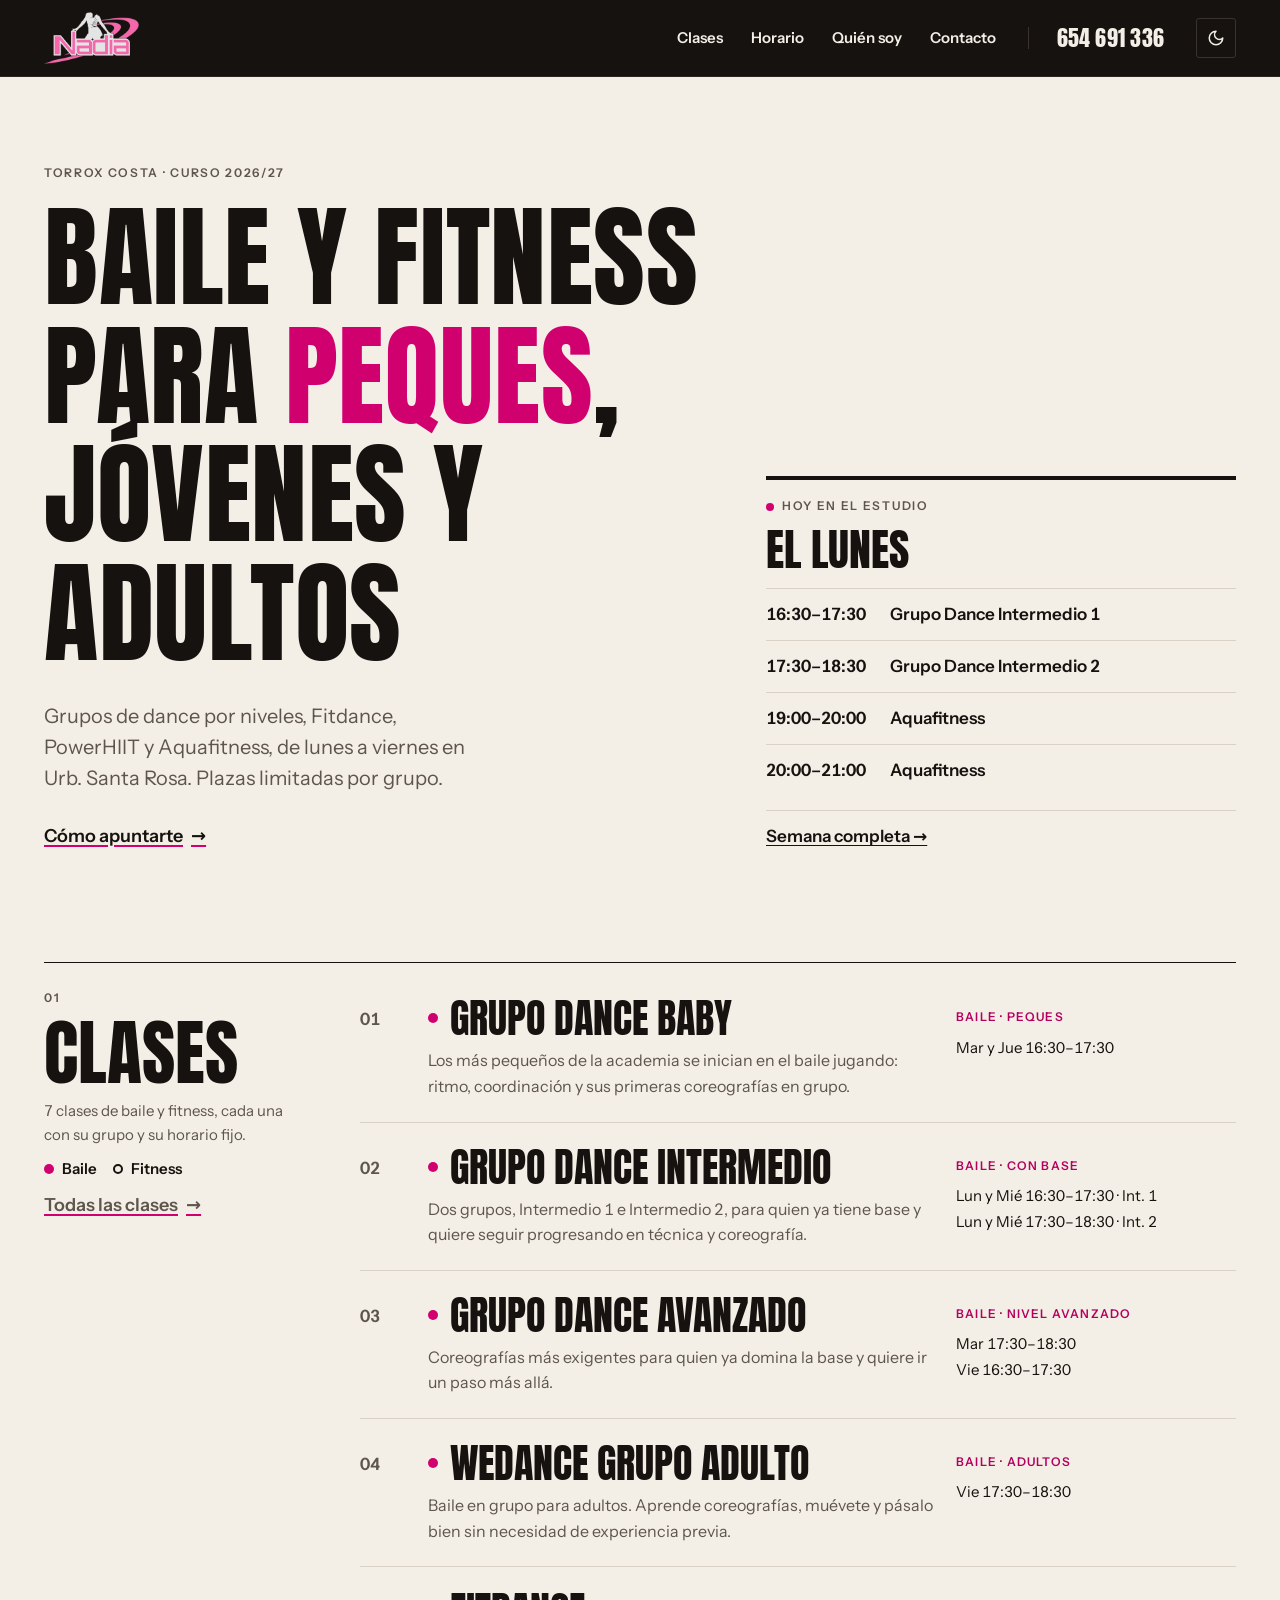
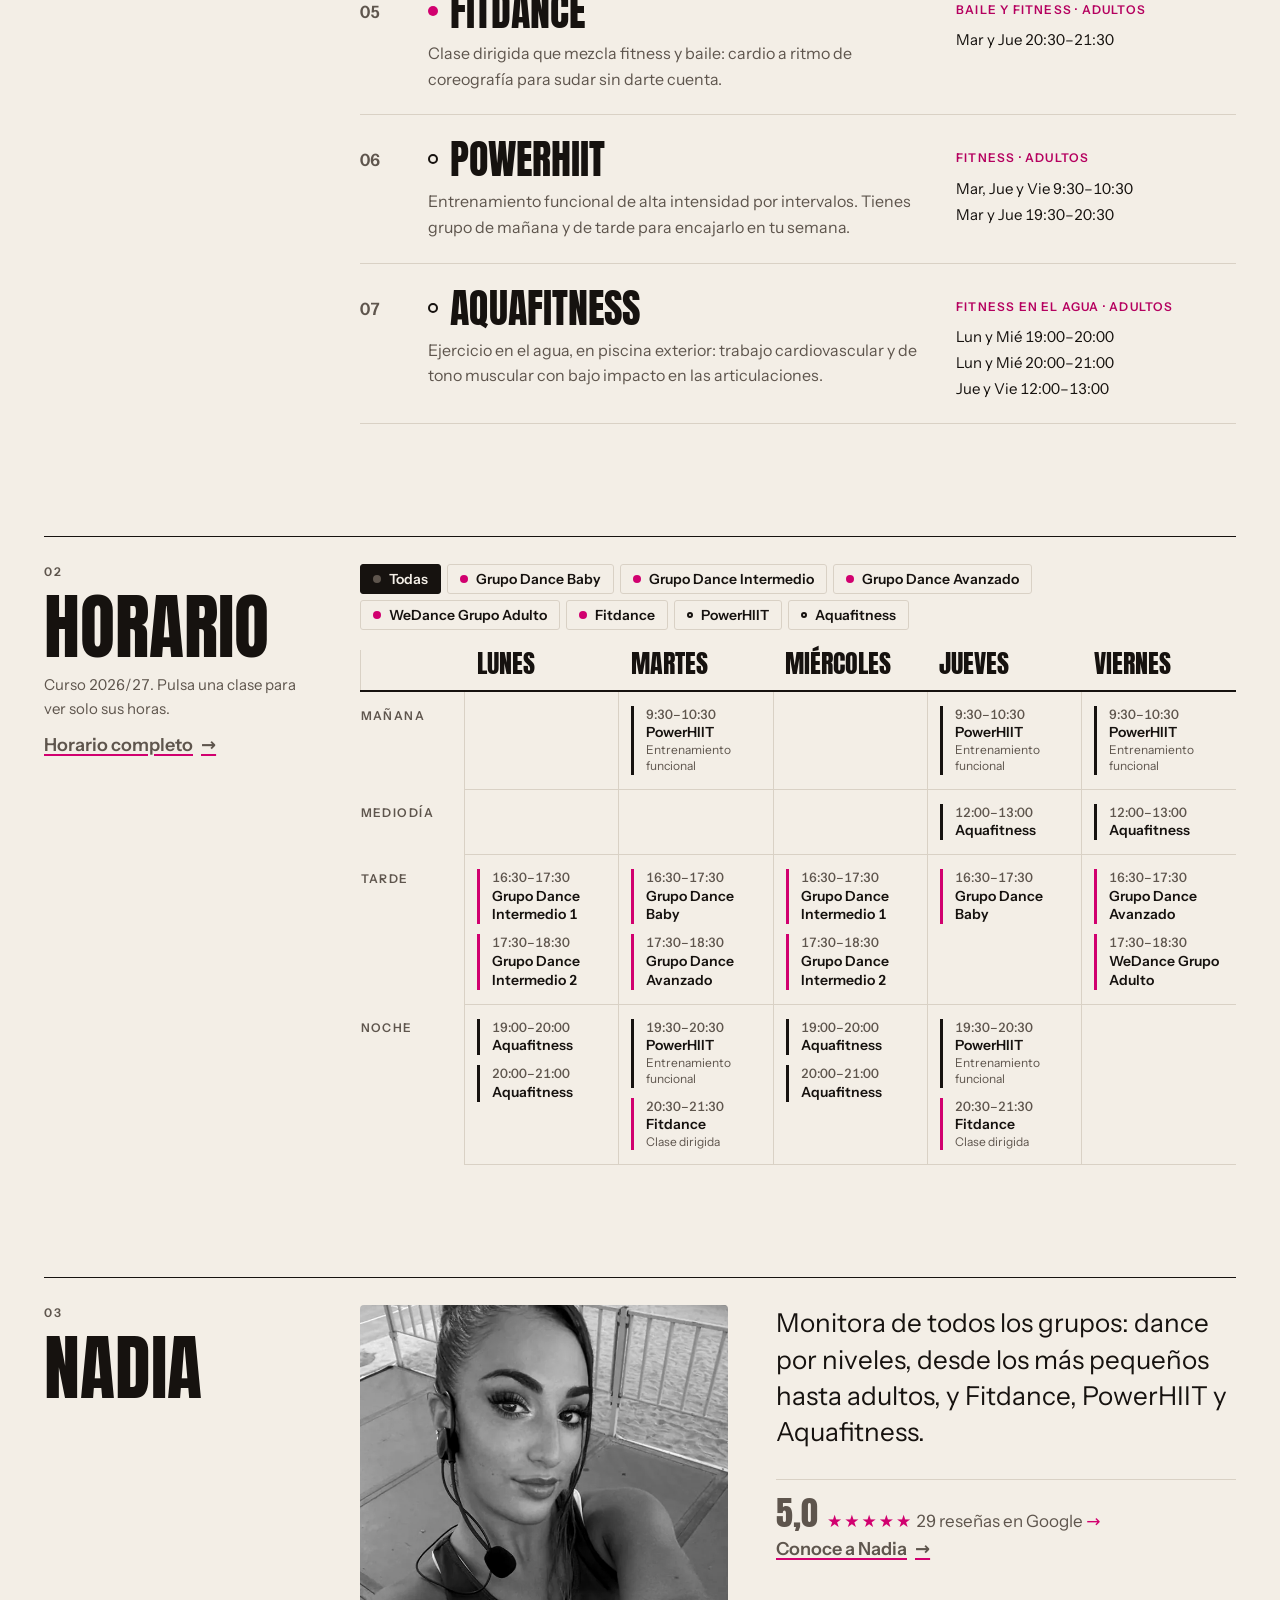
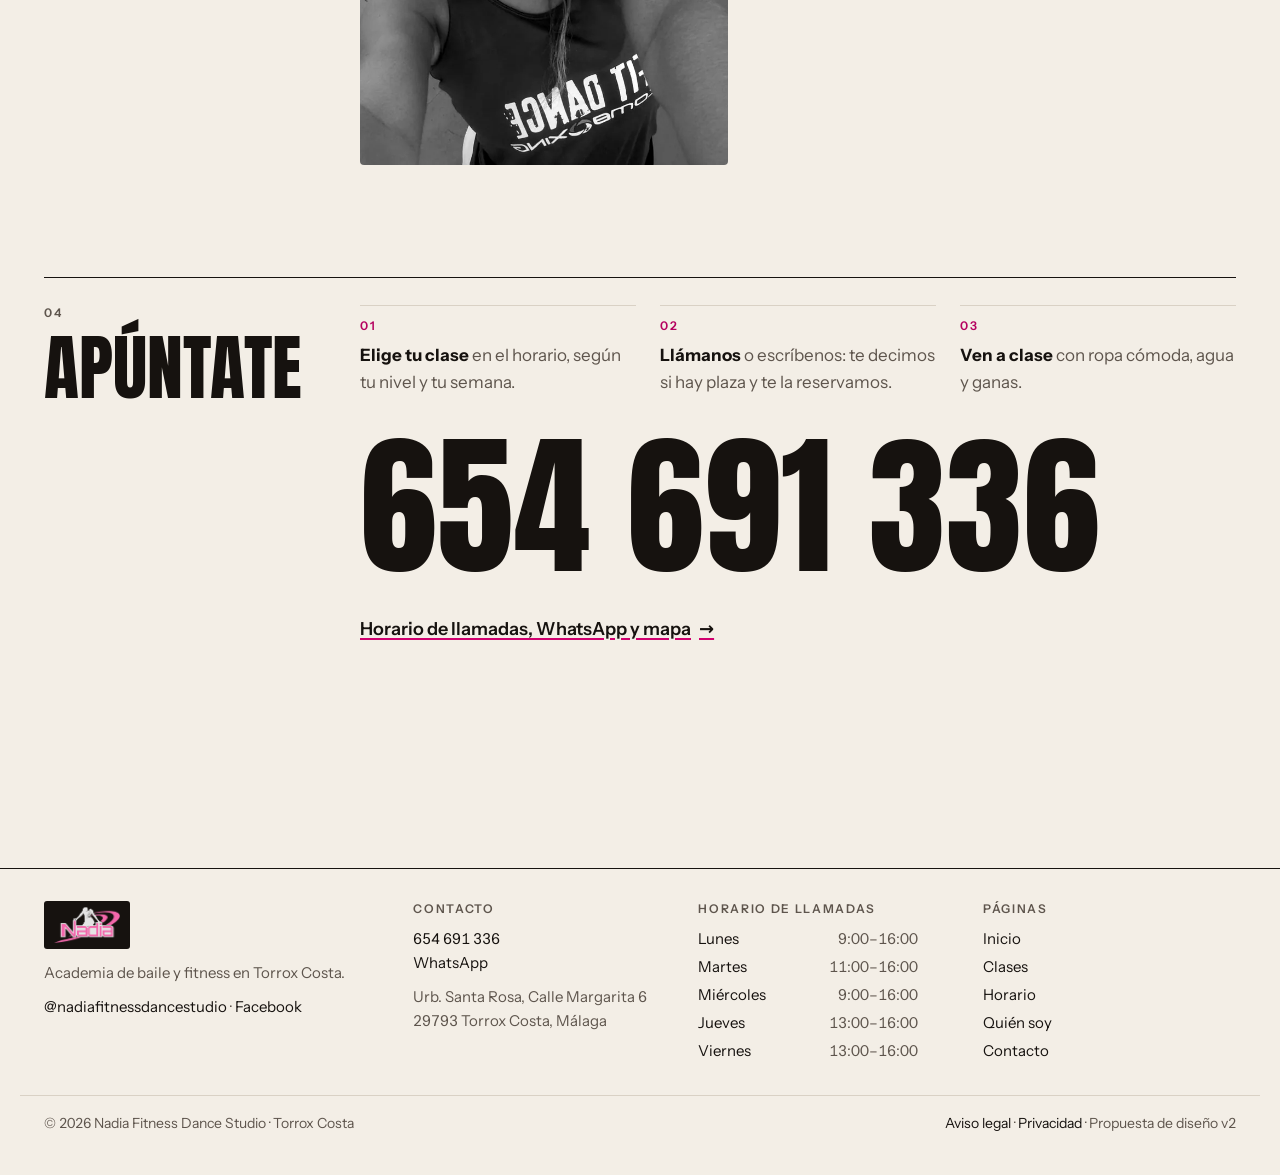
==== index.html @ d89edd84 "Center the N in the favicon Drawn as a path instead of text: it was 5px right of centre and depended" ====
<!doctype html>
<html lang="es">
<head>
<meta charset="utf-8">
<meta name="viewport" content="width=device-width, initial-scale=1">
<title>Nadia Fitness Dance Studio · Baile y fitness en Torrox Costa</title>
<meta name="description" content="Academia de baile y fitness en Torrox Costa (Málaga): grupos de dance por niveles para peques, jóvenes y adultos, Fitdance, PowerHIIT y Aquafitness, de lunes a viernes.">
<!-- Design proposal: remove this line when this site replaces the live one -->
<meta name="robots" content="noindex">
<link rel="canonical" href="https://negimaru.github.io/nadia-fitness-alt/">
<meta property="og:type" content="website">
<meta property="og:locale" content="es_ES">
<meta property="og:site_name" content="Nadia Fitness Dance Studio">
<meta property="og:title" content="Nadia Fitness Dance Studio · Baile y fitness en Torrox Costa">
<meta property="og:description" content="Academia de baile y fitness en Torrox Costa (Málaga): grupos de dance por niveles para peques, jóvenes y adultos, Fitdance, PowerHIIT y Aquafitness, de lunes a viernes.">
<meta property="og:url" content="https://negimaru.github.io/nadia-fitness-alt/">
<meta property="og:image" content="https://negimaru.github.io/nadia-fitness-alt/assets/img/og-nadia-fitness.jpg">
<meta property="og:image:width" content="1200">
<meta property="og:image:height" content="630">
<meta property="og:image:alt" content="Logotipo de Nadia Fitness Dance Studio sobre bailarines">
<meta name="twitter:card" content="summary_large_image">
<meta name="theme-color" content="#F3EEE6" media="(prefers-color-scheme: light)">
<meta name="theme-color" content="#16120F" media="(prefers-color-scheme: dark)">
<link rel="icon" href="assets/img/favicon.svg?v=2" type="image/svg+xml">
<link rel="apple-touch-icon" href="assets/img/apple-touch-icon.png">
<link rel="manifest" href="site.webmanifest">
<script>try{var t=localStorage.getItem("nf2-theme");if(t)document.documentElement.setAttribute("data-theme",t)}catch(e){}</script>
<link rel="preload" href="assets/fonts/anton-normal-latin.woff2" as="font" type="font/woff2" crossorigin>
<link rel="preload" href="assets/fonts/instrument-sans-normal-latin.woff2" as="font" type="font/woff2" crossorigin>
<link rel="stylesheet" href="assets/css/fonts.css?v=1">
<link rel="stylesheet" href="assets/css/site.css?v=4">
<script src="assets/js/data.js?v=1" defer></script>
<script src="assets/js/app.js?v=1" defer></script>
</head>
<body data-page="">
<a class="skip" href="#main">Saltar al contenido</a>
<header class="band" data-layout="header"></header>
<main id="main">
<section class="hero wrap">
<div class="hero-copy">
<p class="label">Torrox Costa · Curso <span data-bind="season"></span></p>
<h1>Baile y fitness para <em>peques</em>, jóvenes y adultos</h1>
<p class="lead">Grupos de dance por niveles, Fitdance, PowerHIIT y Aquafitness, de lunes a viernes en Urb. Santa Rosa. Plazas limitadas por grupo.</p>
<a class="link-cta" href="contacto/">Cómo apuntarte <span aria-hidden="true">→</span></a>
</div>
<aside class="today" data-render="today"></aside>
</section>
<section class="sec wrap" id="clases" aria-labelledby="clases-title">
<div class="sec-label"><span class="label">01</span><h2 id="clases-title">Clases</h2><p><span data-bind="classCount"></span> clases de baile y fitness, cada una con su grupo y su horario fijo.</p><p class="legend"><span><span class="dot dot-dance"></span>Baile</span><span><span class="dot dot-fit"></span>Fitness</span></p><p><a class="link-cta" href="clases/">Todas las clases <span aria-hidden="true">→</span></a></p></div>
<div class="sec-body">
<div data-render="class-list"></div>
</div>
</section>
<section class="sec wrap" id="horario" aria-labelledby="horario-title">
<div class="sec-label"><span class="label">02</span><h2 id="horario-title">Horario</h2><p>Curso <span data-bind="season"></span>. Pulsa una clase para ver solo sus horas.</p><p><a class="link-cta" href="horario/">Horario completo <span aria-hidden="true">→</span></a></p></div>
<div class="sec-body">
<div class="timetable" data-render="timetable" data-filters></div>
</div>
</section>
<section class="sec wrap" id="nadia" aria-labelledby="nadia-title">
<div class="sec-label"><span class="label">03</span><h2 id="nadia-title">Nadia</h2></div>
<div class="sec-body">
<div class="nadia">
<img class="nadia-photo" src="assets/img/monitora-fitdance.webp" alt="Nadia, monitora de Nadia Fitness Dance Studio, con micrófono antes de una clase" width="840" height="840" loading="lazy">
<div>
<p class="big">Monitora de todos los grupos: dance por niveles, desde los más pequeños hasta adultos, y Fitdance, PowerHIIT y Aquafitness.</p>
<p class="rating" data-render="rating"></p>
<p><a class="link-cta" href="quien-soy/">Conoce a Nadia <span aria-hidden="true">→</span></a></p>
</div>
</div>
</div>
</section>
<section class="sec wrap" id="apuntate" aria-labelledby="apuntate-title">
<div class="sec-label"><span class="label">04</span><h2 id="apuntate-title">Apúntate</h2></div>
<div class="sec-body">
<ol class="steps">
<li><b>Elige tu clase</b> en el horario, según tu nivel y tu semana.</li>
<li><b>Llámanos</b> o escríbenos: te decimos si hay plaza y te la reservamos.</li>
<li><b>Ven a clase</b> con ropa cómoda, agua y ganas.</li>
</ol>
<a class="phone-xl" data-href="tel" href="#"><span data-bind="phone"></span></a>
<p><a class="link-cta" href="contacto/">Horario de llamadas, WhatsApp y mapa <span aria-hidden="true">→</span></a></p>
</div>
</section>
</main>
<footer class="foot" data-layout="footer"></footer>
</body>
</html>
---- assets/css/fonts.css ----
/* Self-hosted Google Fonts (SIL Open Font License 1.1): Anton, Instrument Sans. Subsets: latin, latin-ext. */
/* latin-ext */
@font-face {
  font-family: 'Anton';
  font-style: normal;
  font-weight: 400;
  font-display: swap;
  src: url(../fonts/anton-normal-latin-ext.woff2) format('woff2');
  unicode-range: U+0100-02BA, U+02BD-02C5, U+02C7-02CC, U+02CE-02D7, U+02DD-02FF, U+0304, U+0308, U+0329, U+1D00-1DBF, U+1E00-1E9F, U+1EF2-1EFF, U+2020, U+20A0-20AB, U+20AD-20C4, U+2113, U+2C60-2C7F, U+A720-A7FF;
}
/* latin */
@font-face {
  font-family: 'Anton';
  font-style: normal;
  font-weight: 400;
  font-display: swap;
  src: url(../fonts/anton-normal-latin.woff2) format('woff2');
  unicode-range: U+0000-00FF, U+0131, U+0152-0153, U+02BB-02BC, U+02C6, U+02DA, U+02DC, U+0304, U+0308, U+0329, U+2000-206F, U+20AC, U+2122, U+2191, U+2193, U+2212, U+2215, U+FEFF, U+FFFD;
}
/* latin-ext */
@font-face {
  font-family: 'Instrument Sans';
  font-style: italic;
  font-weight: 400 700;
  font-stretch: 100%;
  font-display: swap;
  src: url(../fonts/instrument-sans-italic-latin-ext.woff2) format('woff2');
  unicode-range: U+0100-02BA, U+02BD-02C5, U+02C7-02CC, U+02CE-02D7, U+02DD-02FF, U+0304, U+0308, U+0329, U+1D00-1DBF, U+1E00-1E9F, U+1EF2-1EFF, U+2020, U+20A0-20AB, U+20AD-20C4, U+2113, U+2C60-2C7F, U+A720-A7FF;
}
/* latin */
@font-face {
  font-family: 'Instrument Sans';
  font-style: italic;
  font-weight: 400 700;
  font-stretch: 100%;
  font-display: swap;
  src: url(../fonts/instrument-sans-italic-latin.woff2) format('woff2');
  unicode-range: U+0000-00FF, U+0131, U+0152-0153, U+02BB-02BC, U+02C6, U+02DA, U+02DC, U+0304, U+0308, U+0329, U+2000-206F, U+20AC, U+2122, U+2191, U+2193, U+2212, U+2215, U+FEFF, U+FFFD;
}
/* latin-ext */
@font-face {
  font-family: 'Instrument Sans';
  font-style: normal;
  font-weight: 400 700;
  font-stretch: 100%;
  font-display: swap;
  src: url(../fonts/instrument-sans-normal-latin-ext.woff2) format('woff2');
  unicode-range: U+0100-02BA, U+02BD-02C5, U+02C7-02CC, U+02CE-02D7, U+02DD-02FF, U+0304, U+0308, U+0329, U+1D00-1DBF, U+1E00-1E9F, U+1EF2-1EFF, U+2020, U+20A0-20AB, U+20AD-20C4, U+2113, U+2C60-2C7F, U+A720-A7FF;
}
/* latin */
@font-face {
  font-family: 'Instrument Sans';
  font-style: normal;
  font-weight: 400 700;
  font-stretch: 100%;
  font-display: swap;
  src: url(../fonts/instrument-sans-normal-latin.woff2) format('woff2');
  unicode-range: U+0000-00FF, U+0131, U+0152-0153, U+02BB-02BC, U+02C6, U+02DA, U+02DC, U+0304, U+0308, U+0329, U+2000-206F, U+20AC, U+2122, U+2191, U+2193, U+2212, U+2215, U+FEFF, U+FFFD;
}
---- assets/css/site.css ----
/* Nadia Fitness Dance Studio — alternative proposal. Rules live in DESIGN.md. */

:root {
  --paper: #F3EEE6; --ink: #16120F; --muted: #5E554D; --rule: #D9D1C5;
  --pink: #D1006F; --pink-text: #B5005F; --on-pink: #FFFFFF;
  --band: #16120F; --band-ink: #F3EEE6;
  --display: "Anton", "Arial Narrow", sans-serif;
  --text: "Instrument Sans", system-ui, sans-serif;
  --wrap: 1240px; --gutter: 24px; --sec: 112px;
  color-scheme: light;
}
/* Dark: follows the OS unless light was chosen with the toggle, or when dark is chosen */
@media (prefers-color-scheme: dark) {
  :root:not([data-theme="light"]) {
    --paper: #16120F; --ink: #F3EEE6; --muted: #A89E93; --rule: #3A322C;
    --pink: #FF4FA3; --pink-text: #FF4FA3; --on-pink: #16120F;
    color-scheme: dark;
  }
}
:root[data-theme="dark"] {
  --paper: #16120F; --ink: #F3EEE6; --muted: #A89E93; --rule: #3A322C;
  --pink: #FF4FA3; --pink-text: #FF4FA3; --on-pink: #16120F;
  color-scheme: dark;
}

/* ---------- Base ---------- */
*, *::before, *::after { box-sizing: border-box; }
html { scroll-behavior: smooth; scroll-padding-top: 88px; }
body { margin: 0; background: var(--paper); color: var(--ink); font: 400 17px/1.6 var(--text); font-variant-numeric: tabular-nums; -webkit-font-smoothing: antialiased; }
img { max-width: 100%; height: auto; display: block; }
a { color: inherit; text-decoration-thickness: 1px; text-underline-offset: 3px; }
a:hover { color: var(--pink-text); }
:focus-visible { outline: 2px solid var(--pink); outline-offset: 3px; }
h1, h2, h3 { margin: 0; font-weight: 400; }
p { margin: 0; }
.sr-only { position: absolute; width: 1px; height: 1px; overflow: hidden; clip: rect(0 0 0 0); white-space: nowrap; }
.skip { position: absolute; left: -9999px; }
.skip:focus { left: 16px; top: 16px; z-index: 50; background: var(--pink); color: var(--on-pink); padding: 10px 14px; }
@media (prefers-reduced-motion: reduce) { html { scroll-behavior: auto; } .live { animation: none !important; } }

.wrap { max-width: var(--wrap); margin: 0 auto; padding: 0 var(--gutter); }
.label { font: 600 12px/1.4 var(--text); letter-spacing: .14em; text-transform: uppercase; color: var(--muted); }
.dot { display: inline-block; width: 10px; height: 10px; border-radius: 50%; flex: none; }
.dot-dance { background: var(--pink); }
.dot-fit { border: 2px solid var(--ink); }
.link-cta { display: inline-flex; gap: 8px; font-weight: 600; font-size: 18px; text-decoration: underline; text-decoration-color: var(--pink); text-decoration-thickness: 2px; }

/* ---------- Header band (always dark: the logo is drawn for black) ---------- */
.band { position: sticky; top: 0; z-index: 20; min-height: 77px; background: var(--band); color: var(--band-ink); border-bottom: 1px solid #2b241f; } /* min-height reserves space before app.js fills it */
.band-in { display: flex; align-items: center; gap: 32px; height: 76px; }
.brand img { height: 52px; width: auto; }
.band nav { margin-left: auto; }
.band .n, .menu-phone, .burger { display: none; }
.band ul { display: flex; gap: 28px; list-style: none; margin: 0; padding: 0; }
.band nav a, .band-phone { color: var(--band-ink); text-decoration: none; font-weight: 600; font-size: 15px; }
.band nav a:hover { color: #FF4FA3; }
.band-phone { font: 400 22px/1 var(--display); letter-spacing: .01em; padding-left: 28px; border-left: 1px solid #3a322c; }
.band-phone:hover { color: #FF4FA3; }
.band nav a[aria-current="page"] { color: #FF4FA3; }
.theme { width: 40px; height: 40px; display: grid; place-items: center; flex: none; background: transparent; color: var(--band-ink); border: 1px solid #3a322c; border-radius: 3px; cursor: pointer; }
.theme:hover { border-color: var(--band-ink); }
.theme svg { width: 18px; height: 18px; display: block; }
.theme .i-sun, [data-theme="dark"] .theme .i-moon { display: none; }
[data-theme="dark"] .theme .i-sun { display: block; }

/* ---------- Hero: headline left, live board right ---------- */
.hero { display: grid; grid-template-columns: minmax(0, 7fr) minmax(0, 5fr); gap: 64px; align-items: end; padding-top: 88px; padding-bottom: var(--sec); }
.hero h1 { font: 400 112px/1.06 var(--display); text-transform: uppercase; margin: 16px 0 28px; letter-spacing: .005em; }
.hero h1 em { font-style: normal; color: var(--pink); }
.lead { font-size: 20px; line-height: 1.55; color: var(--muted); max-width: 34ch; margin-bottom: 28px; }

.today { border-top: 4px solid var(--ink); padding-top: 18px; }
.today .label { display: flex; align-items: center; gap: 8px; }
.live { width: 8px; height: 8px; border-radius: 50%; background: var(--pink); animation: pulse 2s ease-in-out infinite; }
@keyframes pulse { 50% { opacity: .25; } }
.today-date { font: 400 44px/1.1 var(--display); text-transform: uppercase; margin: 10px 0 14px; }
.today-list { list-style: none; margin: 0; padding: 0; }
.today-list li { display: grid; grid-template-columns: 112px 1fr auto; gap: 12px; align-items: baseline; padding: 12px 0; border-top: 1px solid var(--rule); }
.today-list time { font-weight: 600; white-space: nowrap; }
.today-list .t-name { font-weight: 600; }
.today-list .t-note { display: block; font-size: 14px; color: var(--muted); font-weight: 400; }
.today-list .t-state { font: 600 11px/1 var(--text); letter-spacing: .12em; text-transform: uppercase; padding: 5px 8px; border: 1px solid var(--ink); border-radius: 3px; }
.today-list li.is-now .t-state { background: var(--pink); border-color: var(--pink); color: var(--on-pink); }
.today-list li.is-past { color: var(--muted); }
.today-list li.is-past .t-state { border-color: var(--rule); }
.today-list .today-fallback { display: block; color: var(--muted); }
.today-foot { margin-top: 14px; border-top: 1px solid var(--rule); padding-top: 12px; font-weight: 600; }

/* ---------- Numbered sections ---------- */
.sec { display: grid; grid-template-columns: minmax(0, 3fr) minmax(0, 9fr); gap: var(--gutter); padding-top: 28px; padding-bottom: var(--sec); position: relative; }
.sec::before { content: ""; position: absolute; left: var(--gutter); right: var(--gutter); top: 0; border-top: 1px solid var(--ink); }
.sec-label { position: sticky; top: 104px; align-self: start; display: grid; gap: 10px; padding-right: 24px; }
.sec-label h2 { font: 400 72px/1 var(--display); text-transform: uppercase; }
.sec-label p { color: var(--muted); font-size: 15px; max-width: 26ch; }
.sec-label .legend { display: flex; gap: 16px; font-weight: 600; color: var(--ink); }
.sec-label .legend > span { display: inline-flex; align-items: center; gap: 8px; }

/* Classes: ruled list */
.cl-list { list-style: none; margin: 0; padding: 0; }
.cl-row { display: grid; grid-template-columns: 48px minmax(0, 1fr) minmax(0, 280px); gap: 20px; align-items: start; padding: 22px 0; border-bottom: 1px solid var(--rule); }
.cl-row:first-child { padding-top: 6px; }
.cl-num { font-weight: 600; color: var(--muted); padding-top: 10px; }
.cl-name { font: 400 40px/1.1 var(--display); text-transform: uppercase; display: flex; align-items: center; gap: 12px; transition: color .15s; }
.cl-row:hover .cl-name { color: var(--pink-text); }
.cl-desc { color: var(--muted); margin-top: 8px; max-width: 52ch; font-size: 16px; }
.cl-meta { padding-top: 6px; }
.cl-aud { font: 600 12px/1.4 var(--text); letter-spacing: .1em; text-transform: uppercase; color: var(--pink-text); }
.cl-when { display: grid; gap: 2px; margin-top: 6px; font-size: 15px; }
.cl-when b { font-weight: 600; }
.cl-name a { text-decoration: none; }

/* Timetable */
.tt { width: 100%; border-collapse: collapse; table-layout: fixed; }
.tt thead th { font: 400 26px/1 var(--display); text-transform: uppercase; text-align: left; padding: 0 12px 14px; border-bottom: 2px solid var(--ink); }
.tt thead td { width: 104px; border-bottom: 2px solid var(--ink); }
.tt tbody th { text-align: left; vertical-align: top; font: 600 12px/1.4 var(--text); letter-spacing: .12em; text-transform: uppercase; color: var(--muted); padding: 16px 12px 16px 0; }
.tt td { vertical-align: top; padding: 14px 12px; border-bottom: 1px solid var(--rule); border-left: 1px solid var(--rule); }
.tt ul, .tt-day ul { list-style: none; margin: 0; padding: 0; display: grid; gap: 10px; }
.tt-item { font-size: 14px; line-height: 1.35; font-weight: 600; padding-left: 12px; border-left: 3px solid var(--pink); }
.tt-item.tt-fit { border-left-color: var(--ink); }
.tt-item time { display: block; font-weight: 500; color: var(--muted); font-size: 13px; }
.tt-item small { display: block; font-weight: 400; color: var(--muted); font-size: 12px; }
.tt-days { display: none; }

/* Nadia */
.nadia { display: grid; grid-template-columns: minmax(0, 4fr) minmax(0, 5fr); gap: 48px; align-items: start; }
.nadia-photo { border-radius: 4px; filter: grayscale(1) contrast(1.05); aspect-ratio: 4 / 5; object-fit: cover; object-position: 50% 20%; width: 100%; }
.nadia .big { font-size: 26px; line-height: 1.4; margin-bottom: 18px; }
.nadia p:not(.big) { color: var(--muted); }
.rating { margin-top: 28px; padding-top: 16px; border-top: 1px solid var(--rule); font-size: 17px; }
.rating a { text-decoration: none; }
.rating b { font: 400 34px/1 var(--display); margin-right: 6px; }
.rating span[aria-hidden] { color: var(--pink); letter-spacing: 2px; }

/* Join */
.steps { list-style: none; counter-reset: s; margin: 0 0 40px; padding: 0; display: grid; grid-template-columns: repeat(3, minmax(0, 1fr)); gap: 24px; }
.steps li { counter-increment: s; border-top: 1px solid var(--rule); padding-top: 14px; color: var(--muted); }
.steps li::before { content: "0" counter(s); display: block; font: 600 12px/1 var(--text); letter-spacing: .14em; color: var(--pink-text); margin-bottom: 10px; }
.steps b { color: var(--ink); }
.phone-xl { display: block; font: 400 clamp(64px, 12vw, 168px)/.9 var(--display); letter-spacing: .005em; text-decoration: none; color: var(--ink); margin: 0 0 40px; }
.phone-xl:hover { color: var(--pink); }
.join-grid { display: grid; grid-template-columns: 1fr 1fr; gap: 48px; margin-bottom: 40px; }
.join-grid .label { margin: 0 0 10px; }
.join-grid .label:not(:first-child) { margin-top: 24px; }
.calls { border-collapse: collapse; width: 100%; max-width: 360px; }
.calls th, .calls td { text-align: left; padding: 8px 0; border-bottom: 1px solid var(--rule); font-weight: 400; }
.calls th { font-weight: 600; }
address { font-style: normal; }
.map { position: relative; margin: 0; aspect-ratio: 16 / 7; border-radius: 4px; overflow: hidden; border: 1px solid var(--rule); }
.map a { position: absolute; inset: 0; text-decoration: none; }
.map img { width: 100%; height: 100%; object-fit: cover; filter: grayscale(1) contrast(1.05); }
.map-pin { position: absolute; left: 50%; top: 50%; width: 22px; height: 22px; margin: -22px 0 0 -11px; background: var(--pink); border: 3px solid #fff; border-radius: 50% 50% 50% 0; transform: rotate(-45deg); }
.map-go { position: absolute; right: 16px; bottom: 16px; background: var(--band); color: var(--band-ink); padding: 8px 14px; font-weight: 600; border-radius: 3px; }
.map figcaption { position: absolute; left: 0; bottom: 0; font-size: 11px; padding: 2px 8px; background: rgba(255,255,255,.8); color: #333; }

/* Footer */
.foot { border-top: 1px solid var(--ink); margin-top: var(--sec); font-size: 15px; color: var(--muted); }
.foot-grid { display: grid; grid-template-columns: minmax(0, 4fr) repeat(3, minmax(0, 3fr)); gap: 32px; padding-top: 32px; padding-bottom: 32px; }
.foot-grid .label { margin-bottom: 10px; }
.foot-grid p + p { margin-top: 10px; }
.foot-logo { height: 48px; width: auto; background: var(--band); padding: 6px 10px; border-radius: 3px; margin-bottom: 12px; }
.foot-calls, .foot-pages { list-style: none; margin: 0; padding: 0; display: grid; gap: 4px; }
.foot-calls li { display: flex; justify-content: space-between; gap: 12px; max-width: 220px; }
.foot-calls li span:first-child { color: var(--ink); }
.foot a { color: var(--ink); text-decoration: none; }
.foot a:hover { color: var(--pink-text); }
.foot-legal { display: flex; flex-wrap: wrap; justify-content: space-between; gap: 8px 24px; padding-top: 16px; padding-bottom: 40px; border-top: 1px solid var(--rule); font-size: 14px; }

/* ---------- Inner pages ---------- */
.page-hero { padding-top: 72px; padding-bottom: 48px; border-bottom: 1px solid var(--ink); }
.page-hero h1 { font: 400 96px/1.06 var(--display); text-transform: uppercase; margin: 14px 0 20px; max-width: 14ch; }
.page-hero h1 em { font-style: normal; color: var(--pink); }
.page-hero .lead { max-width: 52ch; }
.page-hero .legend { display: flex; gap: 16px; font-weight: 600; }
.page-hero .legend > span { display: inline-flex; align-items: center; gap: 8px; }
.page-hero-split { display: grid; grid-template-columns: minmax(0, 7fr) minmax(0, 5fr); gap: 64px; align-items: end; }
.sec-plain { padding-top: 48px; }
.link-quiet { text-decoration-color: var(--rule); }

/* Class detail */
.cd-list { padding-top: 8px; }
.cd { display: grid; grid-template-columns: 48px minmax(0, 1fr) minmax(0, 420px); gap: 28px; align-items: start; padding: 40px 0; border-bottom: 1px solid var(--rule); scroll-margin-top: 96px; }
.cd-num { font-weight: 600; color: var(--muted); padding-top: 6px; }
.cd-name { font: 400 56px/1.06 var(--display); text-transform: uppercase; display: flex; align-items: center; gap: 14px; margin: 8px 0 14px; }
.cd-desc { color: var(--muted); max-width: 56ch; }
.cd-when { list-style: none; margin: 18px 0 0; padding: 0; display: grid; gap: 4px; font-weight: 600; }
.cd-actions { display: flex; flex-wrap: wrap; gap: 24px; margin-top: 22px; }
.cd-photo { width: 100%; aspect-ratio: 8 / 5; object-fit: cover; object-position: 50% 25%; border-radius: 4px; filter: grayscale(1) contrast(1.05); }
.cd-photo.is-placeholder { filter: none; border: 1px solid var(--rule); }

/* About: plain list */
.nadia-sub { margin-top: 36px; }
.plain-list { list-style: none; margin: 10px 0 0; padding: 0; }
.plain-list li { display: flex; justify-content: space-between; gap: 16px; padding: 10px 0; border-top: 1px solid var(--rule); }
.plain-list a { font-weight: 600; text-decoration: none; }
.plain-list span { color: var(--muted); font-size: 15px; text-align: right; }

/* Timetable filters */
.filters { display: flex; flex-wrap: wrap; gap: 6px; margin-bottom: 20px; }
.filter { appearance: none; cursor: pointer; display: inline-flex; align-items: center; gap: 8px; padding: 7px 12px; background: transparent; color: var(--ink); border: 1px solid var(--rule); border-radius: 3px; font: 600 14px/1 var(--text); }
.filter::before { content: ""; width: 8px; height: 8px; border-radius: 50%; background: var(--muted); }
.filter.f-dance::before { background: var(--pink); }
.filter.f-fit::before { background: transparent; border: 2px solid var(--ink); width: 6px; height: 6px; }
.filter:hover { border-color: var(--ink); }
.filter[aria-pressed="true"] { background: var(--ink); color: var(--paper); border-color: var(--ink); }
.filter[aria-pressed="true"].f-fit::before { border-color: var(--paper); }
.timetable .tt-item { transition: opacity .15s; }
.timetable.is-filtering .tt-item:not(.is-on) { opacity: .2; }

/* Contact */
.join-grid > div .label, .form .label { margin-bottom: 12px; }
.form { display: grid; gap: 14px; align-content: start; }
.field { display: grid; gap: 4px; }
.field label { font-weight: 600; font-size: 15px; }
.opt { font-weight: 400; color: var(--muted); }
.field input, .field select, .field textarea { min-height: 44px; padding: 8px 12px; background: transparent; color: var(--ink); border: 1px solid var(--muted); border-radius: 3px; font: 400 16px/1.4 var(--text); }
.field select option { color: #16120F; }
.field input:focus, .field select:focus, .field textarea:focus { border-color: var(--ink); outline: 2px solid var(--pink); outline-offset: 1px; }
.btn { justify-self: start; display: inline-flex; align-items: center; min-height: 46px; padding: 0 20px; background: var(--ink); color: var(--paper); border: 0; border-radius: 3px; font: 400 20px/1 var(--display); text-transform: uppercase; letter-spacing: .02em; cursor: pointer; }
.btn:hover { background: var(--pink); color: var(--on-pink); }
.note { font-size: 14px; color: var(--muted); }
.where { display: grid; grid-template-columns: minmax(0, 3fr) minmax(0, 9fr); gap: 32px; margin-bottom: 48px; padding-top: 24px; border-top: 1px solid var(--rule); }
.where .label { margin-bottom: 10px; }

/* Legal */
.prose > * { max-width: 68ch; }
.prose h2 { font: 400 32px/1.1 var(--display); text-transform: uppercase; margin: 40px 0 10px; }
.prose h2:first-child { margin-top: 0; }
.prose p, .prose li { color: var(--muted); }
.prose p + p { margin-top: 10px; }
.prose b { color: var(--ink); }
.prose ul { padding-left: 20px; display: grid; gap: 6px; margin: 10px 0 0; }
.prose .small { margin-top: 40px; font-size: 14px; }
.ph-mark { background: transparent; color: var(--pink-text); border: 1px dashed var(--pink); border-radius: 3px; padding: 0 6px; font-weight: 600; }

/* Mobile call bar: the only pink fill on the page */
.callbar { display: none; }

/* ---------- Mobile ---------- */
@media (max-width: 860px) {
  :root { --gutter: 16px; --sec: 64px; }
  html { scroll-padding-top: 72px; }
  .band-in { height: 64px; gap: 10px; }
  .brand img { height: 42px; }
  .band-phone { display: none; }
  /* Burger menu: a full-width programme list under the band */
  .burger { display: grid; align-content: center; gap: 5px; width: 44px; height: 44px; padding: 0 11px; background: transparent; border: 1px solid #3a322c; border-radius: 3px; cursor: pointer; }
  .burger span { display: block; height: 2px; background: var(--band-ink); transition: transform .2s, opacity .2s; }
  .burger[aria-expanded="true"] span:nth-child(1) { transform: translateY(7px) rotate(45deg); }
  .burger[aria-expanded="true"] span:nth-child(2) { opacity: 0; }
  .burger[aria-expanded="true"] span:nth-child(3) { transform: translateY(-7px) rotate(-45deg); }
  .band ul { display: none; }
  .band ul.is-open { display: block; position: absolute; top: 64px; left: 0; right: 0; max-height: calc(100vh - 64px); overflow-y: auto; padding: 8px var(--gutter) 24px; background: var(--band); border-bottom: 1px solid #2b241f; }
  .band ul.is-open li { border-bottom: 1px solid #2b241f; }
  .band ul.is-open a { display: flex; align-items: baseline; gap: 14px; padding: 14px 0; font: 400 40px/1.1 var(--display); text-transform: uppercase; }
  .band ul.is-open .n { display: inline; font: 600 12px/1 var(--text); letter-spacing: .14em; color: #A89E93; }
  .band ul.is-open .menu-phone { display: block; border-bottom: 0; margin-top: 12px; }
  .band ul.is-open .menu-phone a { color: #FF4FA3; font-size: 44px; }
  .hero { grid-template-columns: 1fr; gap: 40px; padding-top: 40px; }
  .hero h1 { font-size: 60px; }
  .today-date { font-size: 36px; }
  .today-list li { grid-template-columns: 104px 1fr auto; gap: 8px; }
  .today-list time { font-size: 15px; }
  .sec { grid-template-columns: 1fr; gap: 20px; padding-top: 20px; }
  .sec-label { position: static; padding-right: 0; }
  .sec-label h2 { font-size: 44px; }
  .cl-row { grid-template-columns: 32px minmax(0, 1fr); gap: 4px 12px; }
  .cl-main, .cl-meta { grid-column: 2; }
  .cl-num { grid-row: 1; padding-top: 6px; }
  .cl-name { font-size: 30px; }
  .cl-photo { grid-column: 2; width: 100%; height: 180px; margin-top: 8px; }
  .tt { display: none; }
  .tt-days { display: grid; gap: 28px; }
  .tt-day h3 { font: 400 28px/1.1 var(--display); text-transform: uppercase; padding-bottom: 10px; margin-bottom: 12px; border-bottom: 2px solid var(--ink); }
  .tt-item { font-size: 16px; }
  .nadia { grid-template-columns: 1fr; gap: 24px; }
  .nadia .big { font-size: 21px; }
  .steps, .join-grid { grid-template-columns: 1fr; gap: 20px; }
  .map { aspect-ratio: 4 / 3; }
  .foot-grid { grid-template-columns: 1fr; gap: 24px; }
  .foot-legal { padding-bottom: calc(96px + env(safe-area-inset-bottom)); }
  .band { min-height: 65px; }
  .theme { width: 44px; height: 44px; }
  .band nav { margin-left: auto; }
  .page-hero { padding-top: 40px; padding-bottom: 32px; }
  .page-hero h1 { font-size: 56px; }
  .page-hero-split, .where { grid-template-columns: 1fr; gap: 32px; }
  .cd { grid-template-columns: 32px minmax(0, 1fr); gap: 4px 12px; padding: 32px 0; }
  .cd-main, .cd-photo { grid-column: 2; }
  .cd-photo { margin-top: 18px; }
  .cd-name { font-size: 36px; }
  .filters { flex-wrap: nowrap; overflow-x: auto; margin: 0 calc(var(--gutter) * -1) 16px; padding: 2px var(--gutter) 6px; scrollbar-width: none; }
  .filters::-webkit-scrollbar { display: none; }
  .filter { flex: none; }
  .callbar { display: grid; grid-template-columns: 1fr 1fr; gap: 8px; position: fixed; left: 0; right: 0; bottom: 0; z-index: 30; padding: 10px 16px calc(10px + env(safe-area-inset-bottom)); background: var(--band); }
  .callbar a { display: flex; align-items: center; justify-content: center; gap: 8px; height: 48px; border-radius: 3px; font: 400 20px/1 var(--display); text-transform: uppercase; letter-spacing: .02em; text-decoration: none; }
  .callbar svg { width: 18px; height: 18px; }
  .callbar-call { background: #D1006F; color: #fff; }
  .callbar-wa { border: 1px solid #F3EEE6; color: #F3EEE6; }
  .callbar a:hover { color: inherit; }
}
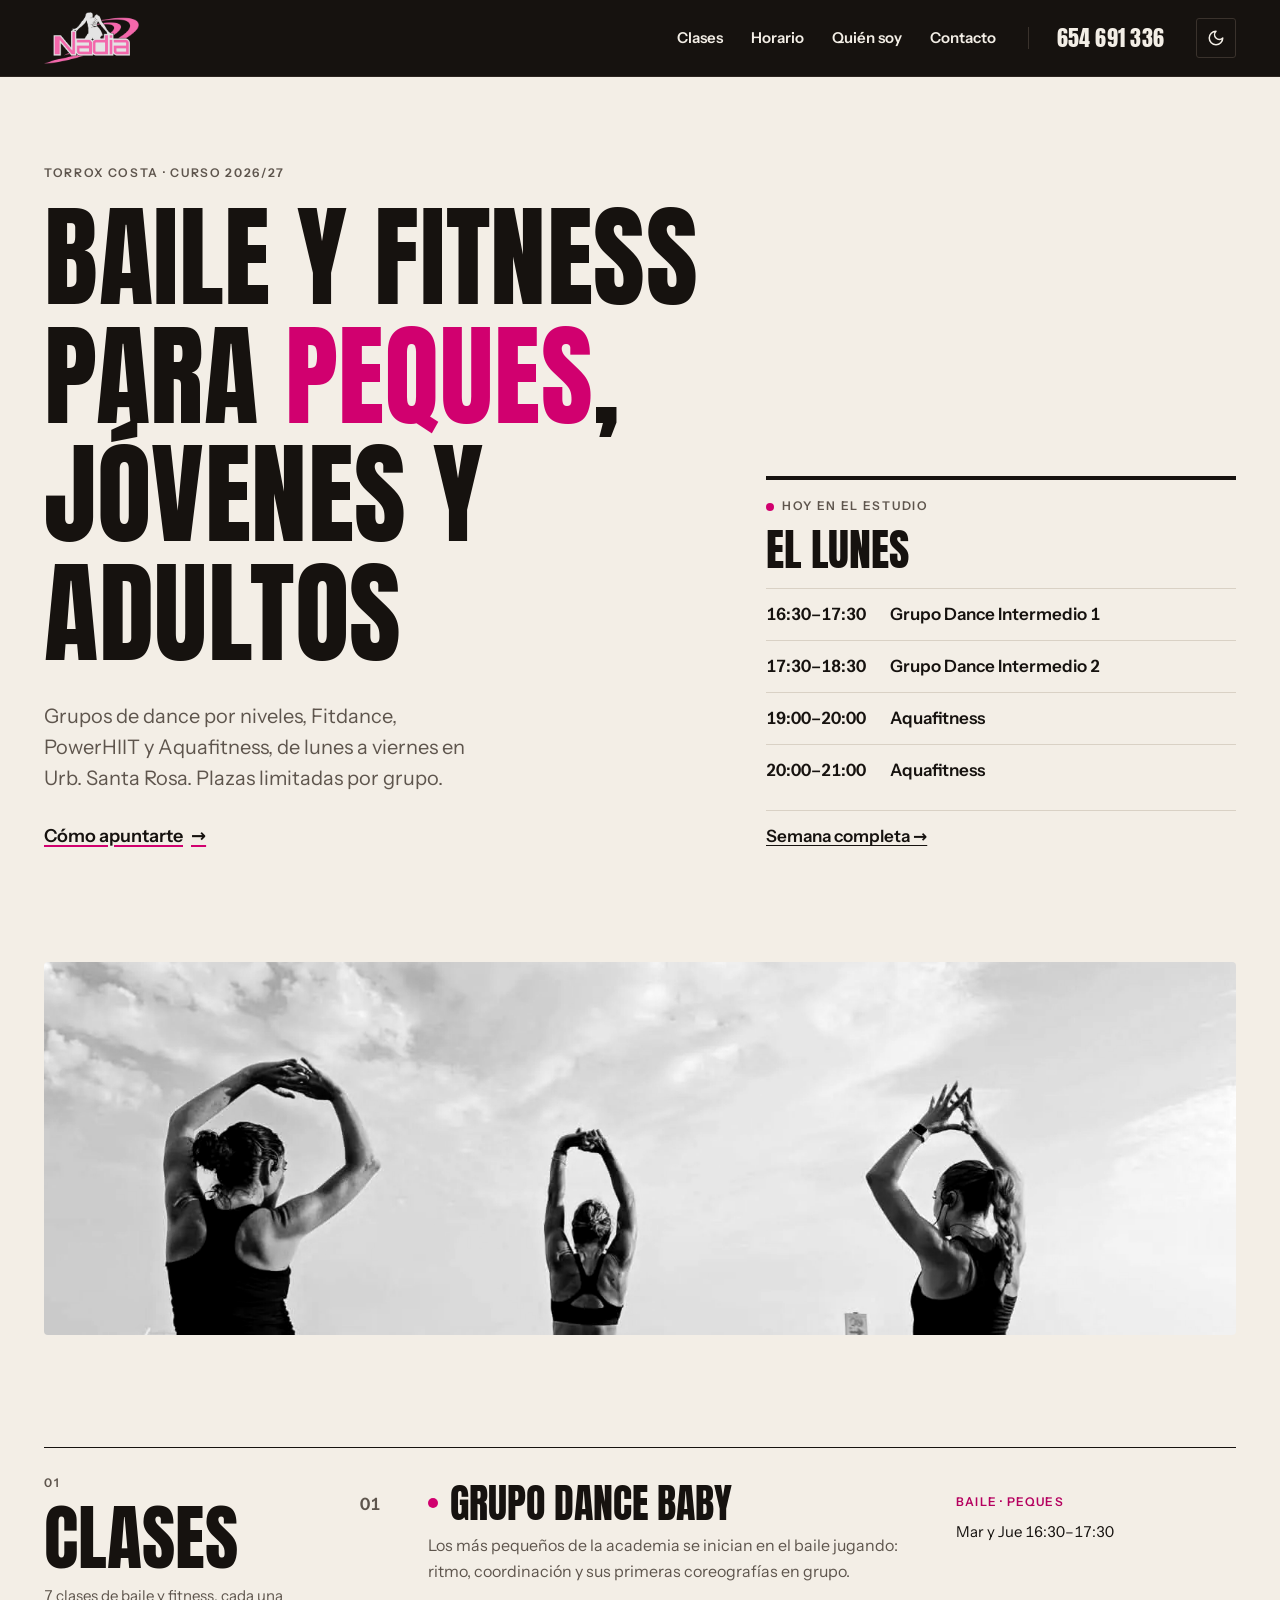
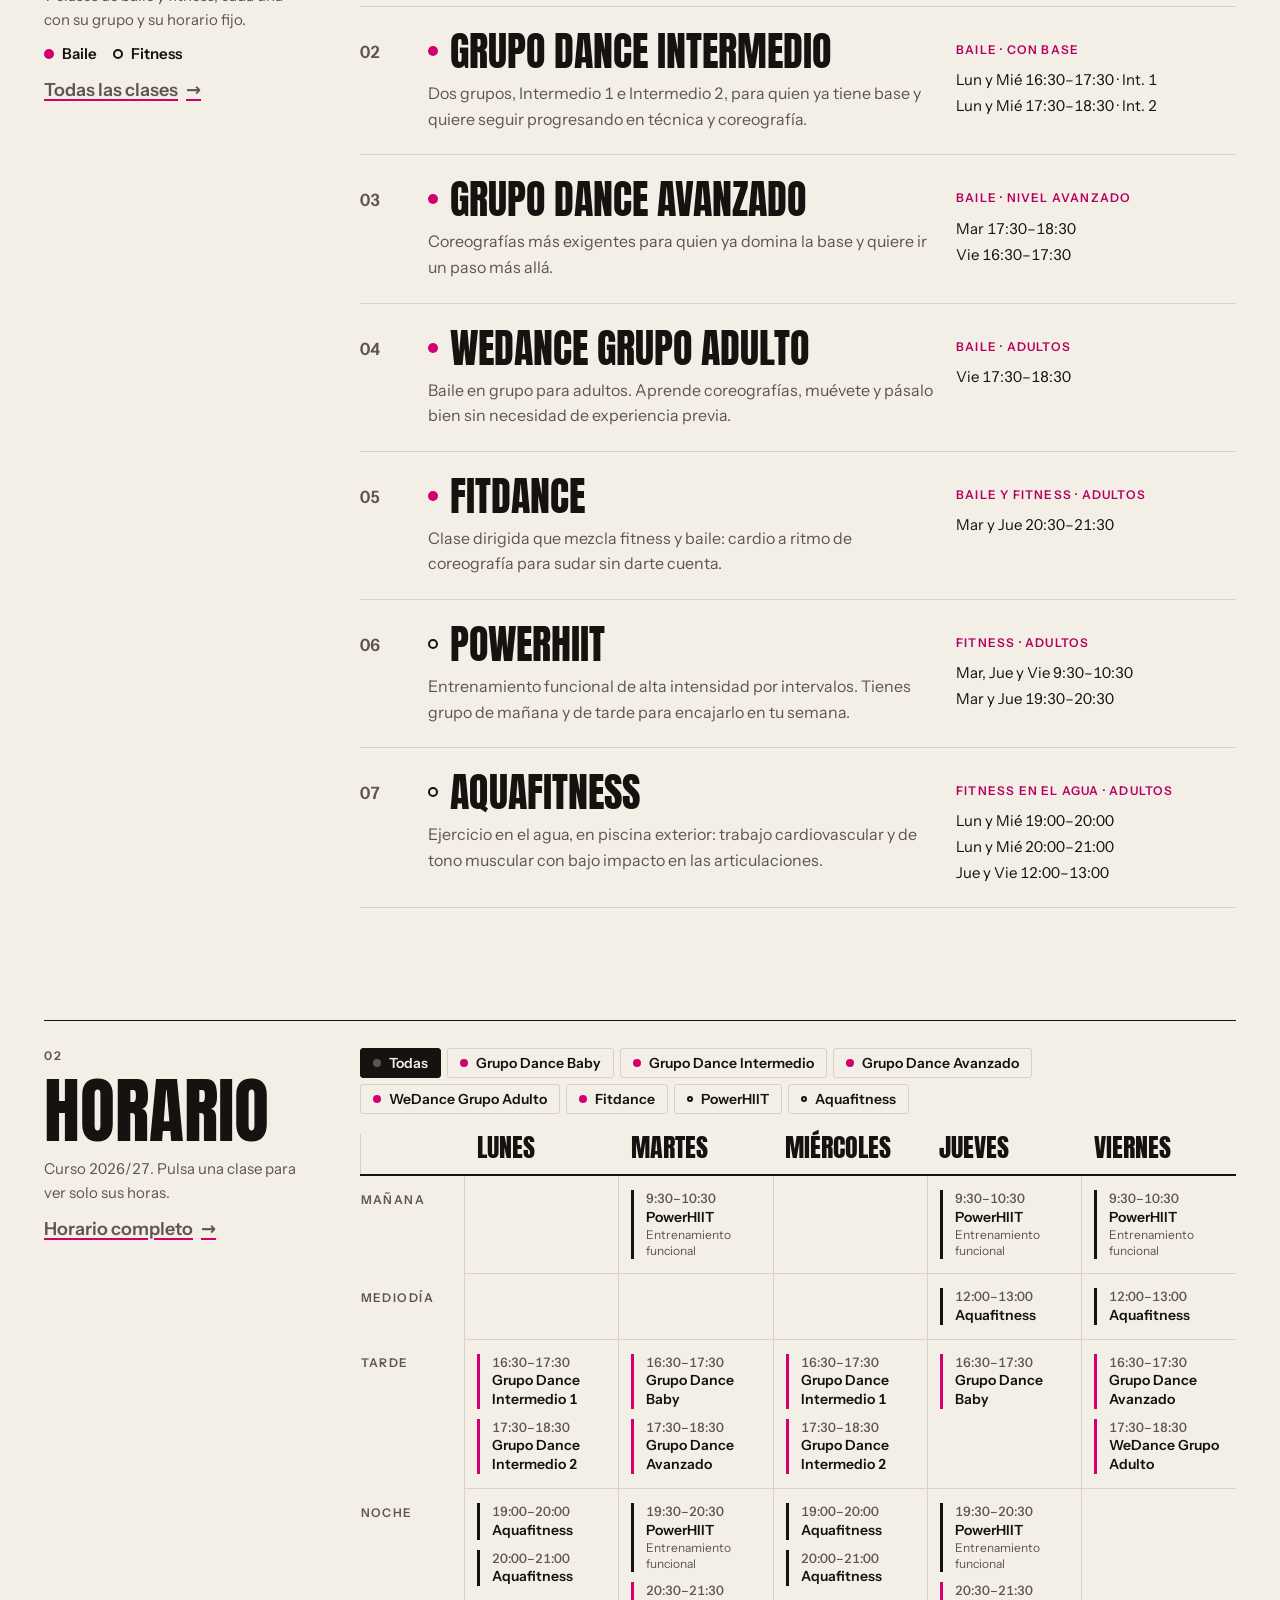
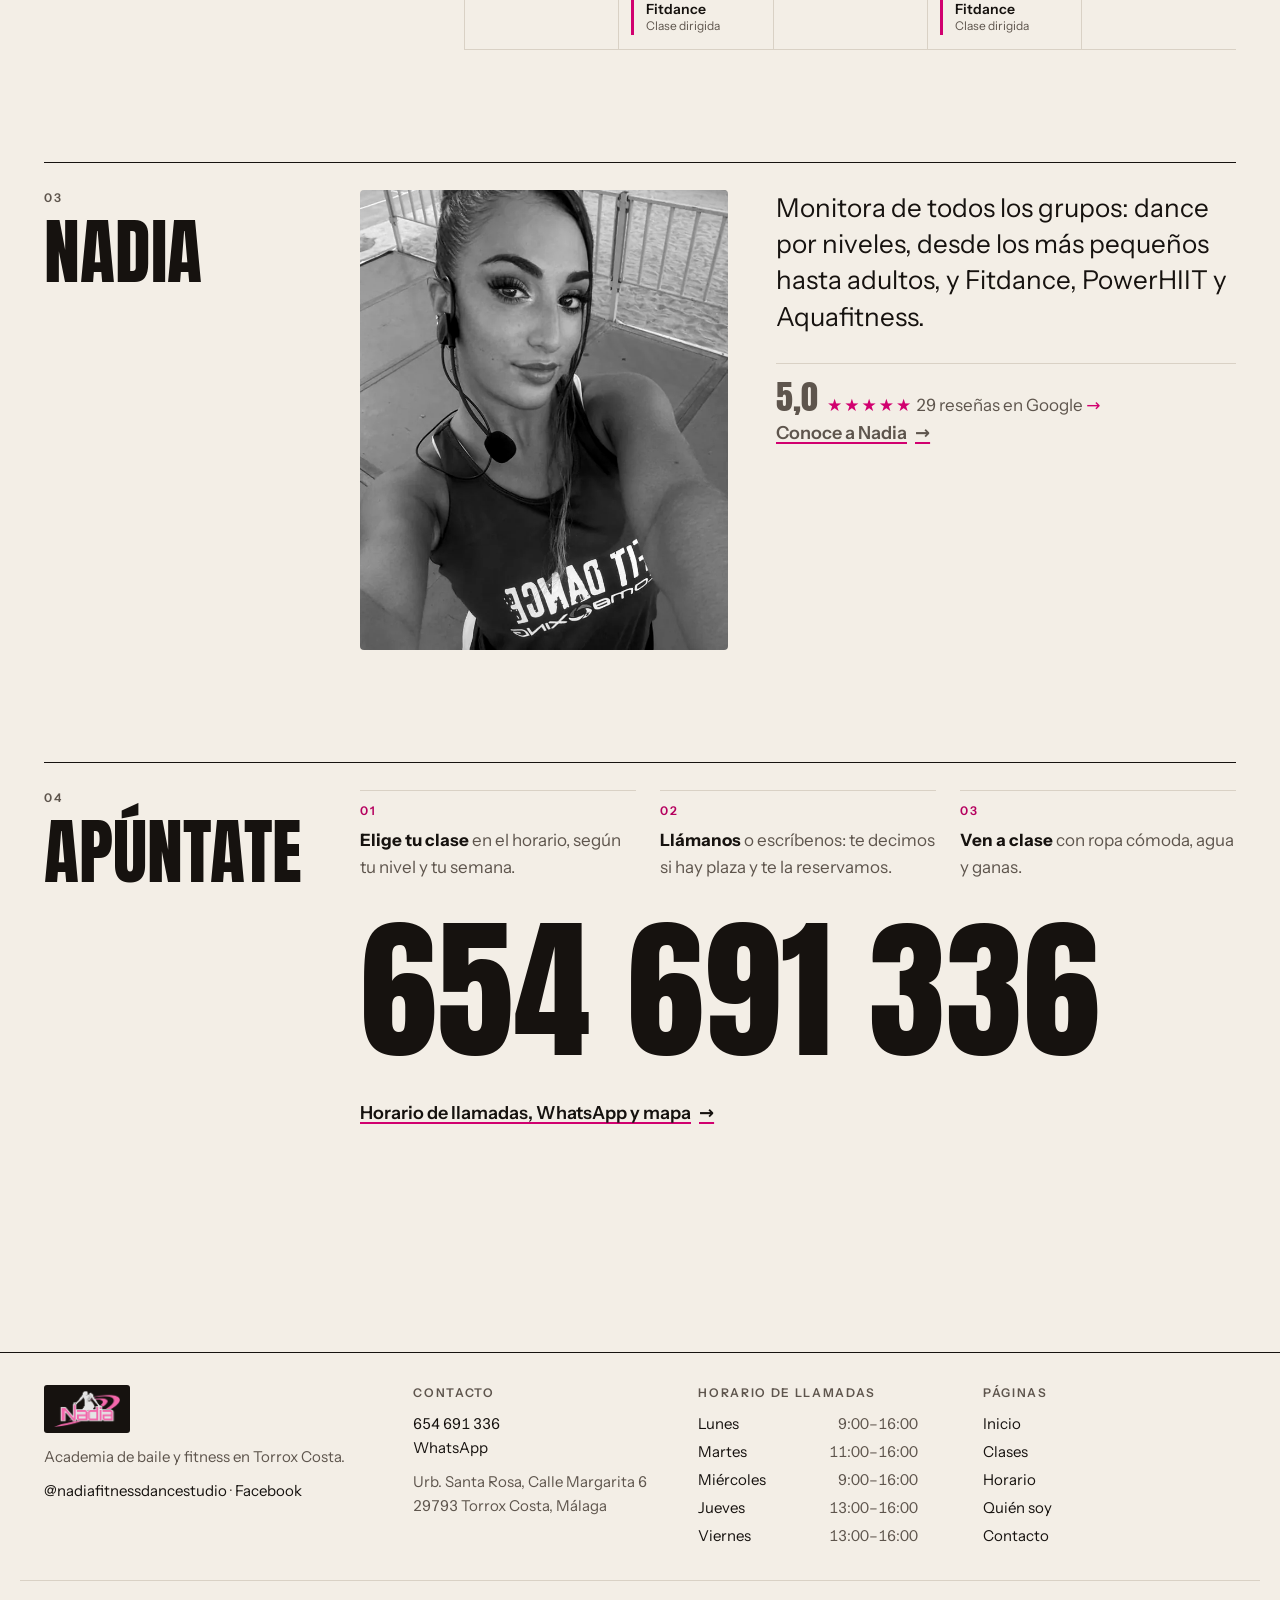
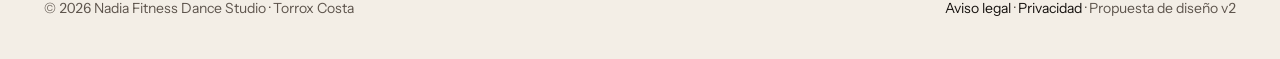
==== commit c38e7d8c: "Add outdoor class photos (cropped above the audience) Only the instructors, sky and sea: the origina" ====
--- a/index.html
+++ b/index.html
@@ -28,7 +28,7 @@
 <link rel="preload" href="assets/fonts/anton-normal-latin.woff2" as="font" type="font/woff2" crossorigin>
 <link rel="preload" href="assets/fonts/instrument-sans-normal-latin.woff2" as="font" type="font/woff2" crossorigin>
 <link rel="stylesheet" href="assets/css/fonts.css?v=1">
-<link rel="stylesheet" href="assets/css/site.css?v=4">
+<link rel="stylesheet" href="assets/css/site.css?v=5">
 <script src="assets/js/data.js?v=1" defer></script>
 <script src="assets/js/app.js?v=1" defer></script>
 </head>
@@ -45,6 +45,7 @@
 </div>
 <aside class="today" data-render="today"></aside>
 </section>
+<figure class="wrap banner"><img src="assets/img/clase-aire-libre-1.webp" alt="Tres monitoras de espaldas, con los brazos en alto, dirigen una clase de baile al aire libre junto al mar" width="1600" height="500" loading="lazy"></figure>
 <section class="sec wrap" id="clases" aria-labelledby="clases-title">
 <div class="sec-label"><span class="label">01</span><h2 id="clases-title">Clases</h2><p><span data-bind="classCount"></span> clases de baile y fitness, cada una con su grupo y su horario fijo.</p><p class="legend"><span><span class="dot dot-dance"></span>Baile</span><span><span class="dot dot-fit"></span>Fitness</span></p><p><a class="link-cta" href="clases/">Todas las clases <span aria-hidden="true">→</span></a></p></div>
 <div class="sec-body">
--- a/assets/css/site.css
+++ b/assets/css/site.css
@@ -85,6 +85,12 @@
 .today-list li.is-past .t-state { border-color: var(--rule); }
 .today-list .today-fallback { display: block; color: var(--muted); }
 .today-foot { margin-top: 14px; border-top: 1px solid var(--rule); padding-top: 12px; font-weight: 600; }
+
+/* Wide photo plate between sections (photos are grayscale, per DESIGN.md) */
+.banner { margin: 0 auto var(--sec); }
+.banner img { width: 100%; aspect-ratio: 16 / 5; object-fit: cover; object-position: 50% 40%; border-radius: 4px; filter: grayscale(1) contrast(1.05); }
+.banner-end { margin-top: var(--sec); margin-bottom: 0; }
+@media (max-width: 860px) { .banner img { aspect-ratio: auto; } }
 
 /* ---------- Numbered sections ---------- */
 .sec { display: grid; grid-template-columns: minmax(0, 3fr) minmax(0, 9fr); gap: var(--gutter); padding-top: 28px; padding-bottom: var(--sec); position: relative; }
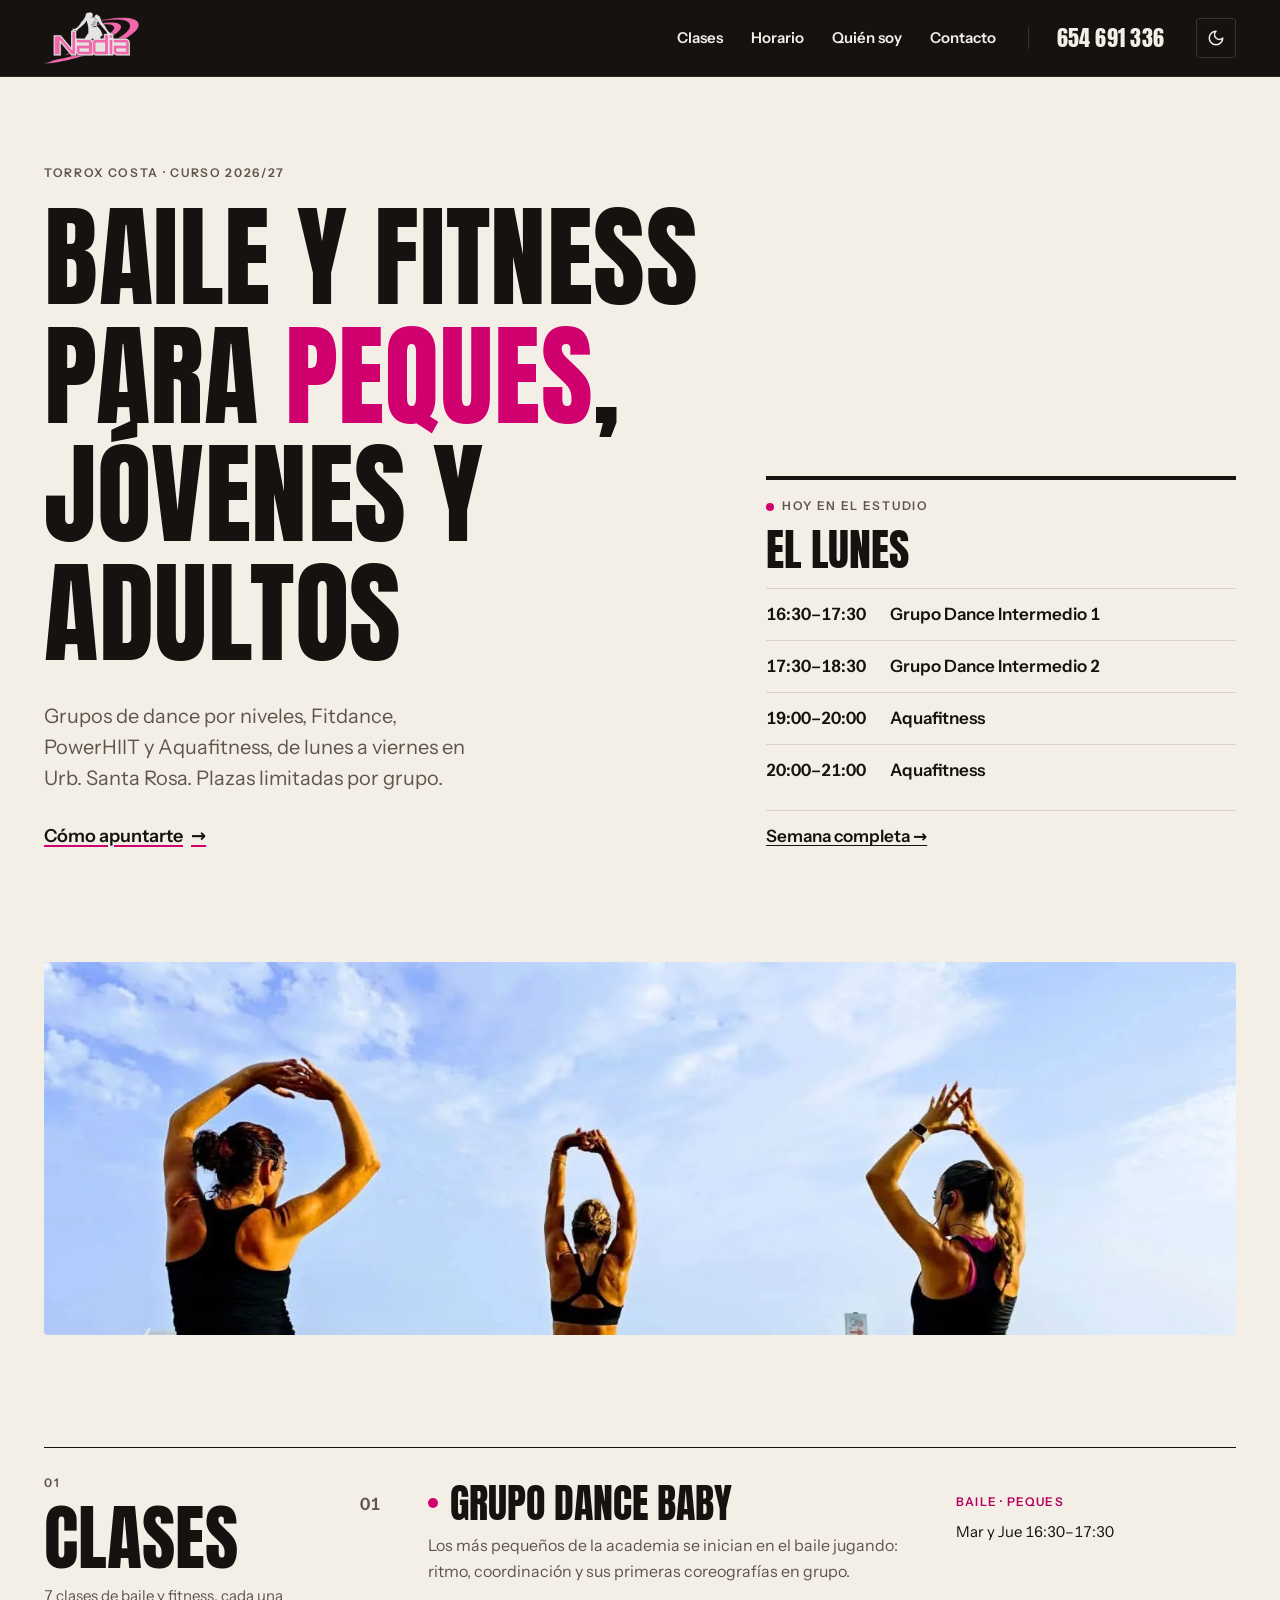
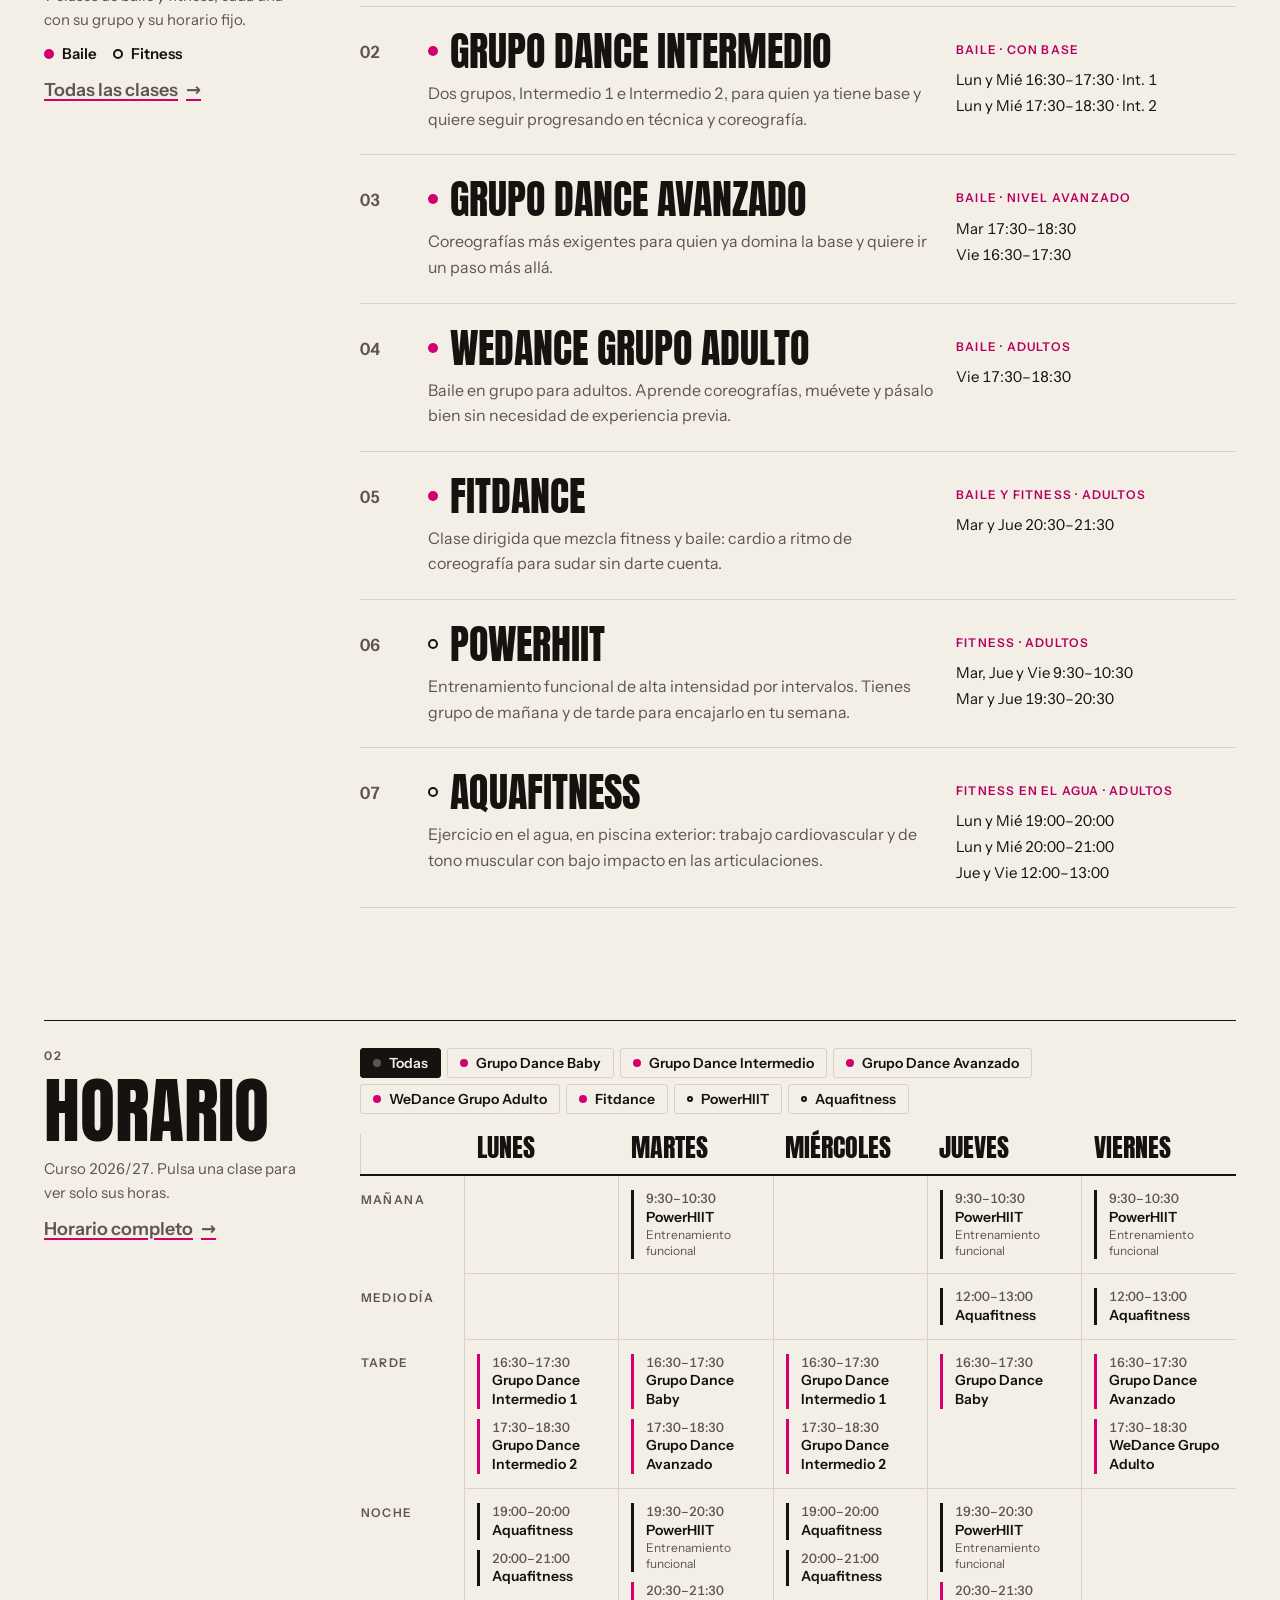
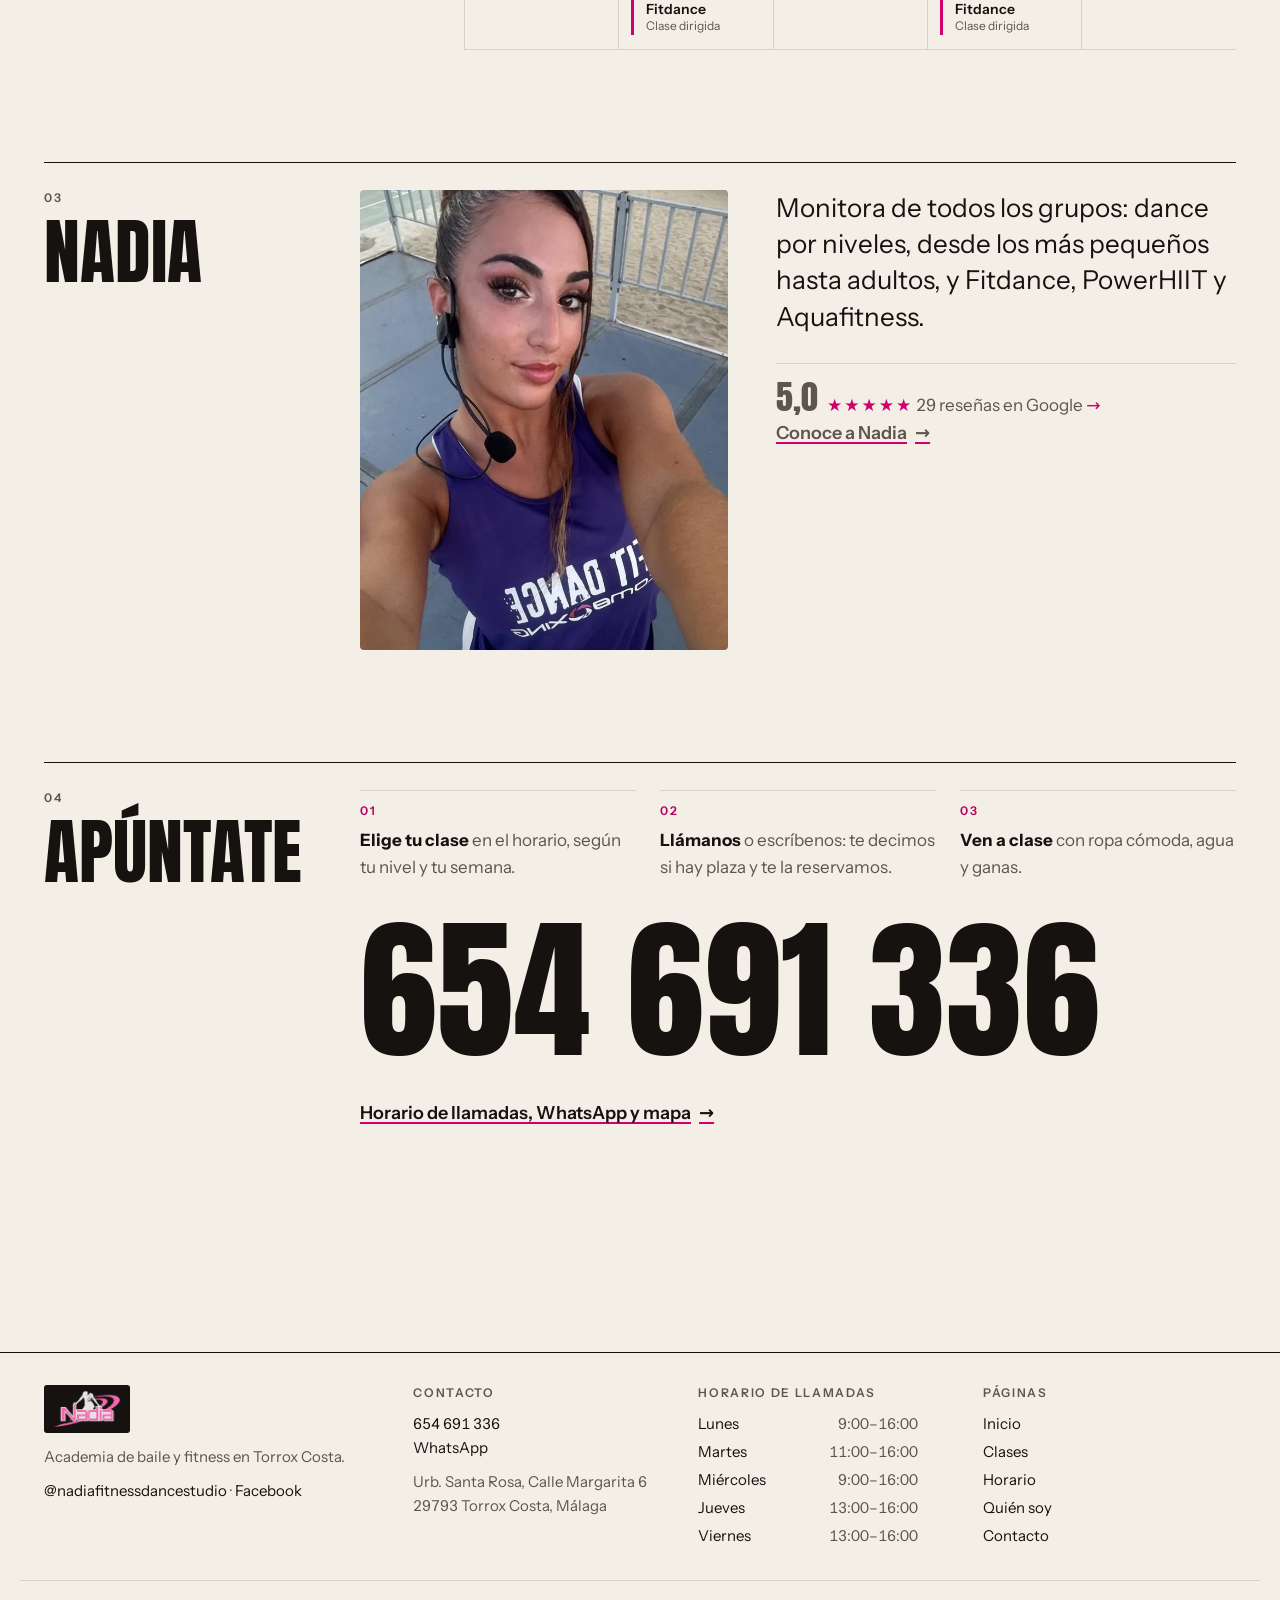
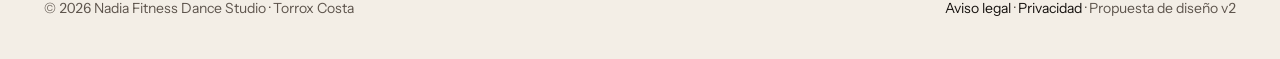
==== commit 85d47335: "Show photos in colour A grayscale portrait next to a big name read like an obituary (feedback). Only" ====
--- a/index.html
+++ b/index.html
@@ -28,7 +28,7 @@
 <link rel="preload" href="assets/fonts/anton-normal-latin.woff2" as="font" type="font/woff2" crossorigin>
 <link rel="preload" href="assets/fonts/instrument-sans-normal-latin.woff2" as="font" type="font/woff2" crossorigin>
 <link rel="stylesheet" href="assets/css/fonts.css?v=1">
-<link rel="stylesheet" href="assets/css/site.css?v=5">
+<link rel="stylesheet" href="assets/css/site.css?v=6">
 <script src="assets/js/data.js?v=1" defer></script>
 <script src="assets/js/app.js?v=1" defer></script>
 </head>
--- a/assets/css/site.css
+++ b/assets/css/site.css
@@ -86,9 +86,9 @@
 .today-list .today-fallback { display: block; color: var(--muted); }
 .today-foot { margin-top: 14px; border-top: 1px solid var(--rule); padding-top: 12px; font-weight: 600; }
 
-/* Wide photo plate between sections (photos are grayscale, per DESIGN.md) */
+/* Wide photo plate between sections */
 .banner { margin: 0 auto var(--sec); }
-.banner img { width: 100%; aspect-ratio: 16 / 5; object-fit: cover; object-position: 50% 40%; border-radius: 4px; filter: grayscale(1) contrast(1.05); }
+.banner img { width: 100%; aspect-ratio: 16 / 5; object-fit: cover; object-position: 50% 40%; border-radius: 4px; }
 .banner-end { margin-top: var(--sec); margin-bottom: 0; }
 @media (max-width: 860px) { .banner img { aspect-ratio: auto; } }
 
@@ -130,7 +130,7 @@
 
 /* Nadia */
 .nadia { display: grid; grid-template-columns: minmax(0, 4fr) minmax(0, 5fr); gap: 48px; align-items: start; }
-.nadia-photo { border-radius: 4px; filter: grayscale(1) contrast(1.05); aspect-ratio: 4 / 5; object-fit: cover; object-position: 50% 20%; width: 100%; }
+.nadia-photo { border-radius: 4px; aspect-ratio: 4 / 5; object-fit: cover; object-position: 50% 20%; width: 100%; }
 .nadia .big { font-size: 26px; line-height: 1.4; margin-bottom: 18px; }
 .nadia p:not(.big) { color: var(--muted); }
 .rating { margin-top: 28px; padding-top: 16px; border-top: 1px solid var(--rule); font-size: 17px; }
@@ -191,7 +191,7 @@
 .cd-desc { color: var(--muted); max-width: 56ch; }
 .cd-when { list-style: none; margin: 18px 0 0; padding: 0; display: grid; gap: 4px; font-weight: 600; }
 .cd-actions { display: flex; flex-wrap: wrap; gap: 24px; margin-top: 22px; }
-.cd-photo { width: 100%; aspect-ratio: 8 / 5; object-fit: cover; object-position: 50% 25%; border-radius: 4px; filter: grayscale(1) contrast(1.05); }
+.cd-photo { width: 100%; aspect-ratio: 8 / 5; object-fit: cover; object-position: 50% 25%; border-radius: 4px; }
 .cd-photo.is-placeholder { filter: none; border: 1px solid var(--rule); }
 
 /* About: plain list */
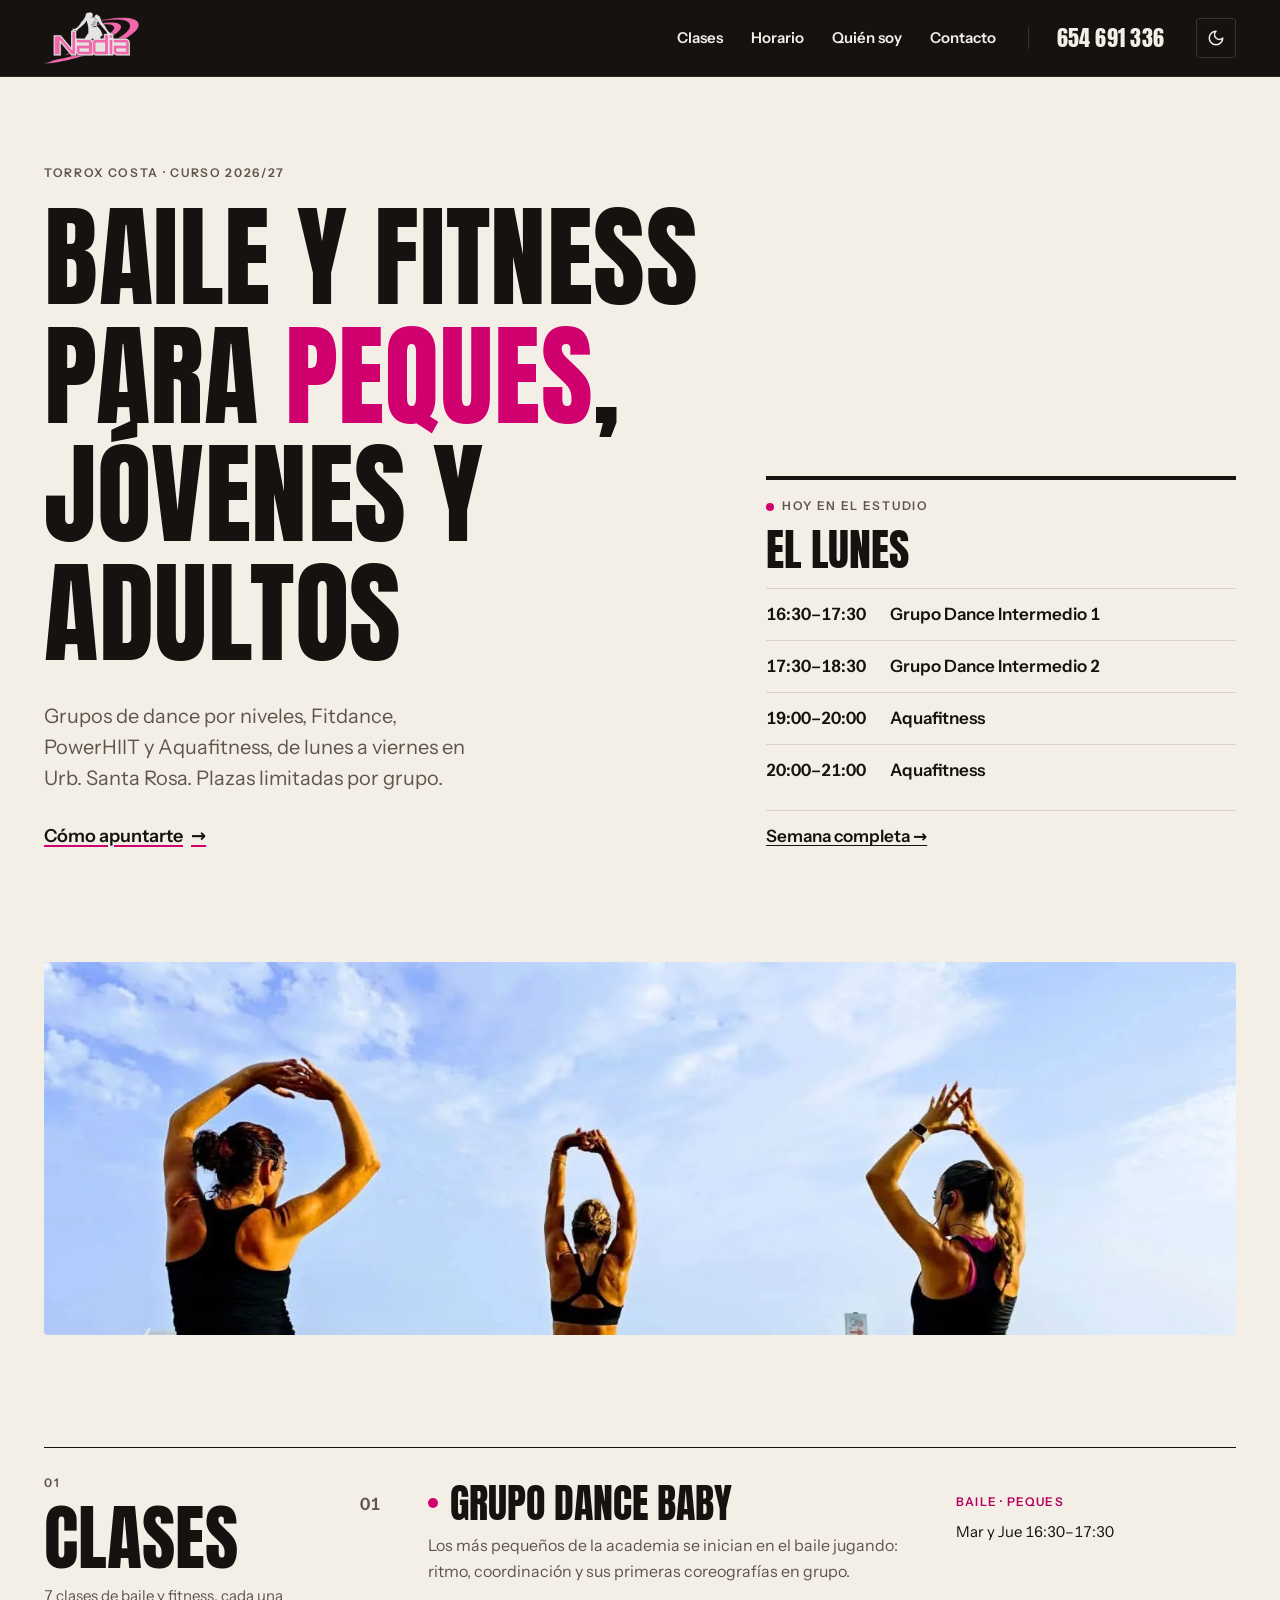
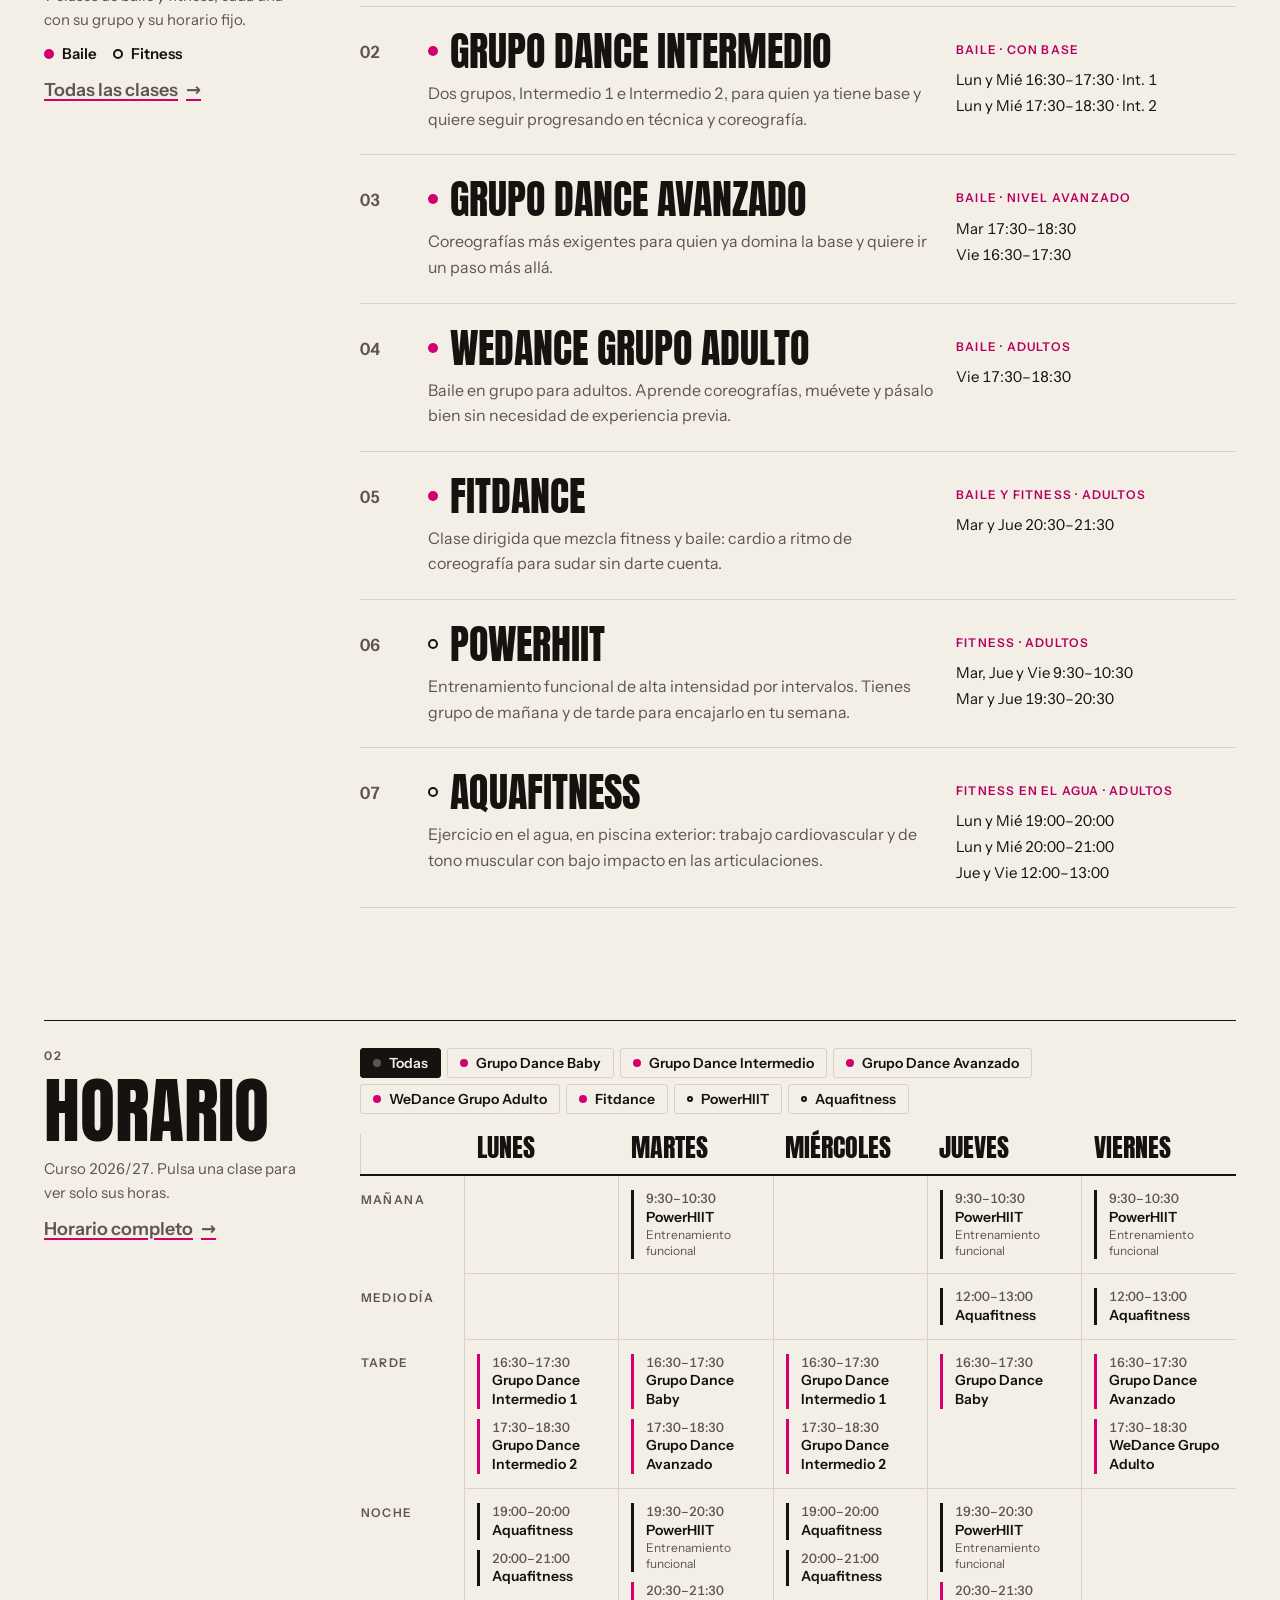
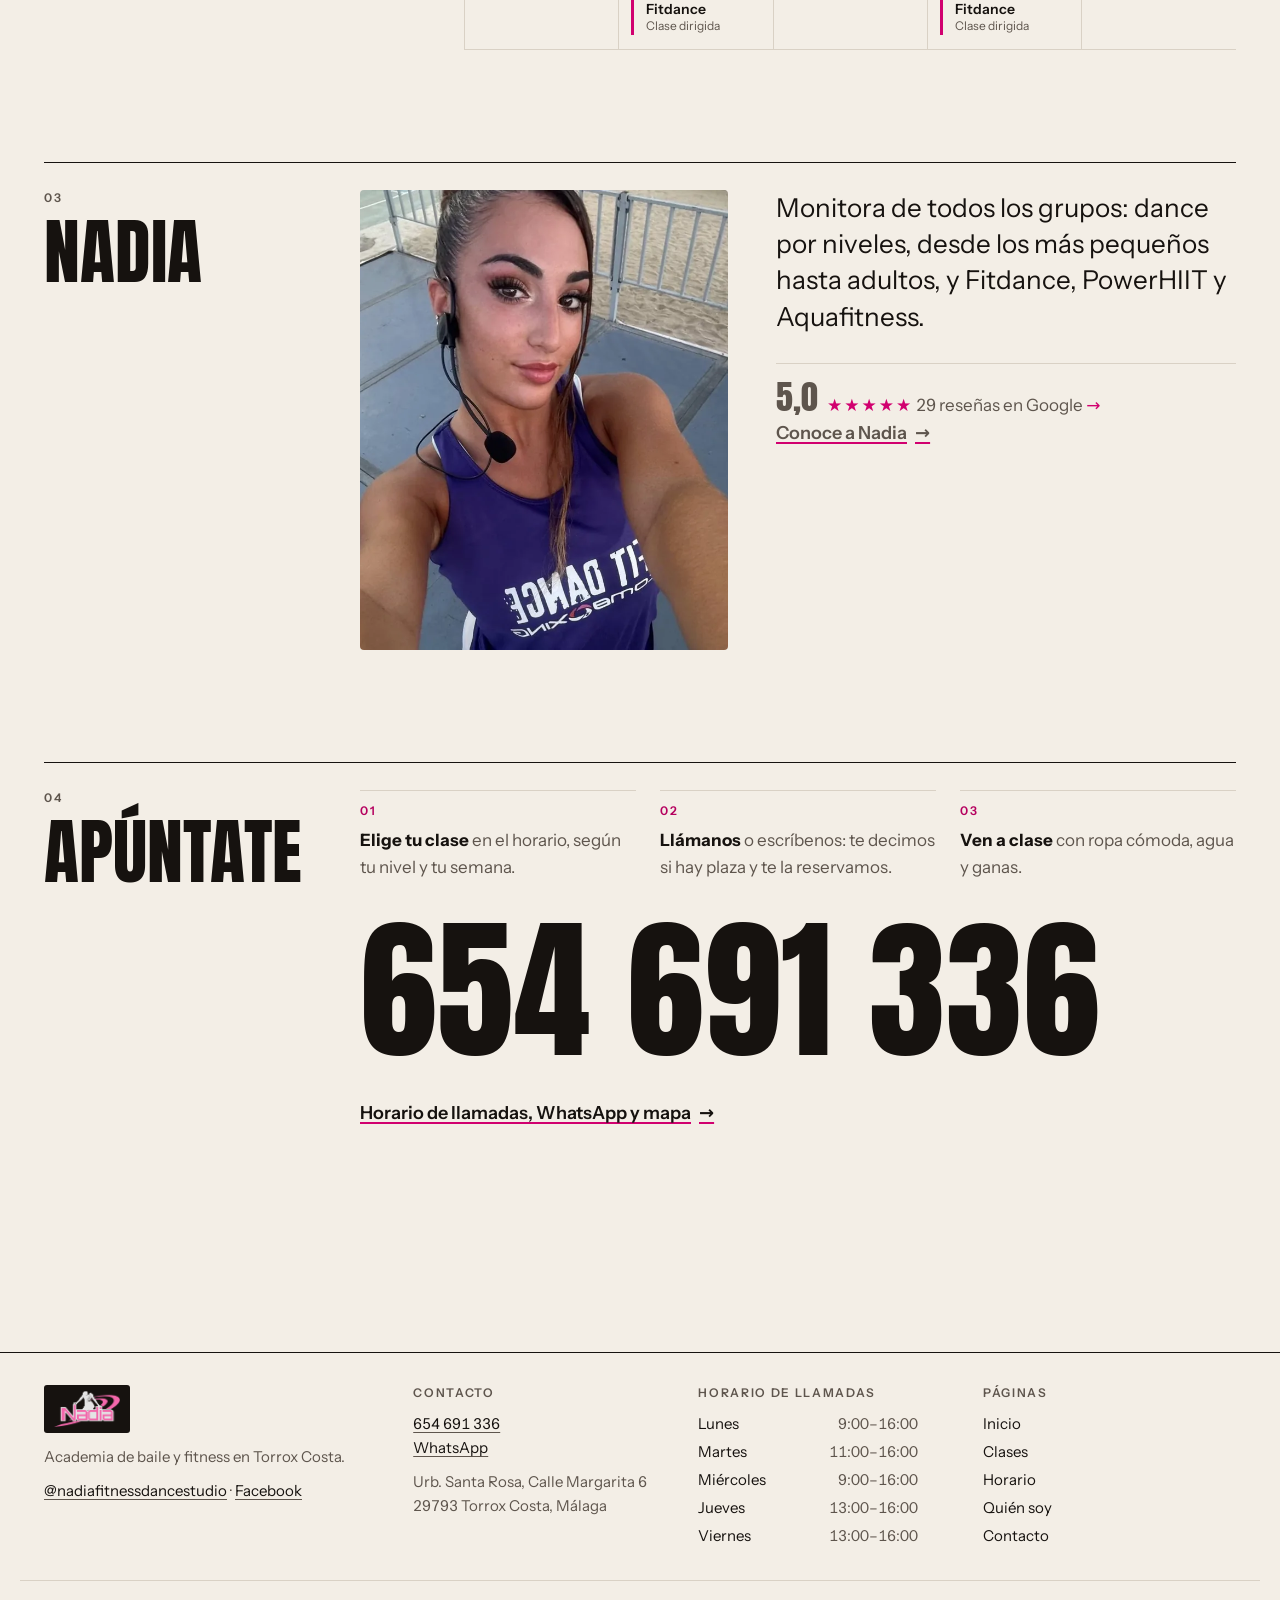
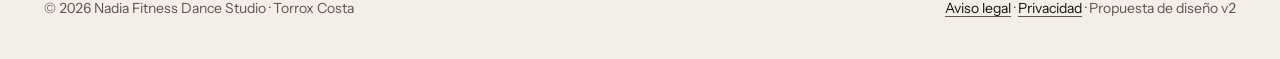
==== commit 167231a4: "Accessibility fixes (WCAG 2.2 AA review) - Focused elements are no longer hidden under the fixed mob" ====
--- a/index.html
+++ b/index.html
@@ -28,13 +28,13 @@
 <link rel="preload" href="assets/fonts/anton-normal-latin.woff2" as="font" type="font/woff2" crossorigin>
 <link rel="preload" href="assets/fonts/instrument-sans-normal-latin.woff2" as="font" type="font/woff2" crossorigin>
 <link rel="stylesheet" href="assets/css/fonts.css?v=1">
-<link rel="stylesheet" href="assets/css/site.css?v=6">
+<link rel="stylesheet" href="assets/css/site.css?v=8">
 <script src="assets/js/data.js?v=1" defer></script>
-<script src="assets/js/app.js?v=1" defer></script>
+<script src="assets/js/app.js?v=3" defer></script>
 </head>
 <body data-page="">
 <a class="skip" href="#main">Saltar al contenido</a>
-<header class="band" data-layout="header"></header>
+<header class="band" data-layout="header"><div class="wrap band-in"><a class="brand" href="./"><img src="assets/img/logo.png" alt="Nadia Fitness Dance Studio, inicio" width="110" height="60"></a><nav class="nav-fallback" aria-label="Principal"><a href="clases/">Clases</a><a href="horario/">Horario</a><a href="quien-soy/">Quién soy</a><a href="contacto/">Contacto</a></nav></div></header>
 <main id="main">
 <section class="hero wrap">
 <div class="hero-copy">
@@ -84,6 +84,6 @@
 </div>
 </section>
 </main>
-<footer class="foot" data-layout="footer"></footer>
+<footer class="foot" data-layout="footer"><div class="wrap foot-fallback"><p><a href="contacto/">Contacto</a> · <a href="aviso-legal/">Aviso legal</a> · <a href="privacidad/">Privacidad</a></p></div></footer>
 </body>
 </html>
--- a/assets/css/site.css
+++ b/assets/css/site.css
@@ -71,7 +71,7 @@
 
 .today { border-top: 4px solid var(--ink); padding-top: 18px; }
 .today .label { display: flex; align-items: center; gap: 8px; }
-.live { width: 8px; height: 8px; border-radius: 50%; background: var(--pink); animation: pulse 2s ease-in-out infinite; }
+.live { width: 8px; height: 8px; border-radius: 50%; background: var(--pink); animation: pulse 2s ease-in-out 2; } /* stops after 4s (WCAG 2.2.2) */
 @keyframes pulse { 50% { opacity: .25; } }
 .today-date { font: 400 44px/1.1 var(--display); text-transform: uppercase; margin: 10px 0 14px; }
 .today-list { list-style: none; margin: 0; padding: 0; }
@@ -169,6 +169,7 @@
 .foot-calls li { display: flex; justify-content: space-between; gap: 12px; max-width: 220px; }
 .foot-calls li span:first-child { color: var(--ink); }
 .foot a { color: var(--ink); text-decoration: none; }
+.foot p a { text-decoration: underline; text-decoration-color: var(--muted); text-underline-offset: 3px; } /* links inside text must not rely on colour */
 .foot a:hover { color: var(--pink-text); }
 .foot-legal { display: flex; flex-wrap: wrap; justify-content: space-between; gap: 8px 24px; padding-top: 16px; padding-bottom: 40px; border-top: 1px solid var(--rule); font-size: 14px; }
 
@@ -218,6 +219,12 @@
 .form { display: grid; gap: 14px; align-content: start; }
 .field { display: grid; gap: 4px; }
 .field label { font-weight: 600; font-size: 15px; }
+.field-error { margin: 0; font-weight: 600; font-size: 14px; color: var(--pink-text); }
+.field input[aria-invalid="true"] { border-color: var(--pink); border-width: 2px; }
+/* Fallback header/footer shown until (or if) app.js renders the real ones */
+.nav-fallback { margin-left: auto; display: flex; flex-wrap: wrap; gap: 6px 18px; }
+.nav-fallback a { color: var(--band-ink); font-weight: 600; }
+.foot-fallback { padding-top: 24px; padding-bottom: 40px; }
 .opt { font-weight: 400; color: var(--muted); }
 .field input, .field select, .field textarea { min-height: 44px; padding: 8px 12px; background: transparent; color: var(--ink); border: 1px solid var(--muted); border-radius: 3px; font: 400 16px/1.4 var(--text); }
 .field select option { color: #16120F; }
@@ -229,6 +236,9 @@
 .where .label { margin-bottom: 10px; }
 
 /* Legal */
+.back { margin: 0 0 18px; }
+.back-end { margin: 48px 0 0; padding-top: 20px; border-top: 1px solid var(--rule); max-width: none; }
+.back-link { display: inline-flex; gap: 8px; font-weight: 600; text-decoration: underline; text-decoration-color: var(--pink); text-decoration-thickness: 2px; }
 .prose > * { max-width: 68ch; }
 .prose h2 { font: 400 32px/1.1 var(--display); text-transform: uppercase; margin: 40px 0 10px; }
 .prose h2:first-child { margin-top: 0; }
@@ -245,7 +255,7 @@
 /* ---------- Mobile ---------- */
 @media (max-width: 860px) {
   :root { --gutter: 16px; --sec: 64px; }
-  html { scroll-padding-top: 72px; }
+  html { scroll-padding-top: 72px; scroll-padding-bottom: calc(84px + env(safe-area-inset-bottom)); }
   .band-in { height: 64px; gap: 10px; }
   .brand img { height: 42px; }
   .band-phone { display: none; }
@@ -267,7 +277,7 @@
   .today-date { font-size: 36px; }
   .today-list li { grid-template-columns: 104px 1fr auto; gap: 8px; }
   .today-list time { font-size: 15px; }
-  .sec { grid-template-columns: 1fr; gap: 20px; padding-top: 20px; }
+  .sec { grid-template-columns: minmax(0, 1fr); gap: 20px; padding-top: 20px; }
   .sec-label { position: static; padding-right: 0; }
   .sec-label h2 { font-size: 44px; }
   .cl-row { grid-template-columns: 32px minmax(0, 1fr); gap: 4px 12px; }
@@ -281,7 +291,7 @@
   .tt-item { font-size: 16px; }
   .nadia { grid-template-columns: 1fr; gap: 24px; }
   .nadia .big { font-size: 21px; }
-  .steps, .join-grid { grid-template-columns: 1fr; gap: 20px; }
+  .steps, .join-grid { grid-template-columns: minmax(0, 1fr); gap: 20px; }
   .map { aspect-ratio: 4 / 3; }
   .foot-grid { grid-template-columns: 1fr; gap: 24px; }
   .foot-legal { padding-bottom: calc(96px + env(safe-area-inset-bottom)); }
@@ -290,7 +300,7 @@
   .band nav { margin-left: auto; }
   .page-hero { padding-top: 40px; padding-bottom: 32px; }
   .page-hero h1 { font-size: 56px; }
-  .page-hero-split, .where { grid-template-columns: 1fr; gap: 32px; }
+  .page-hero-split, .where { grid-template-columns: minmax(0, 1fr); gap: 32px; }
   .cd { grid-template-columns: 32px minmax(0, 1fr); gap: 4px 12px; padding: 32px 0; }
   .cd-main, .cd-photo { grid-column: 2; }
   .cd-photo { margin-top: 18px; }
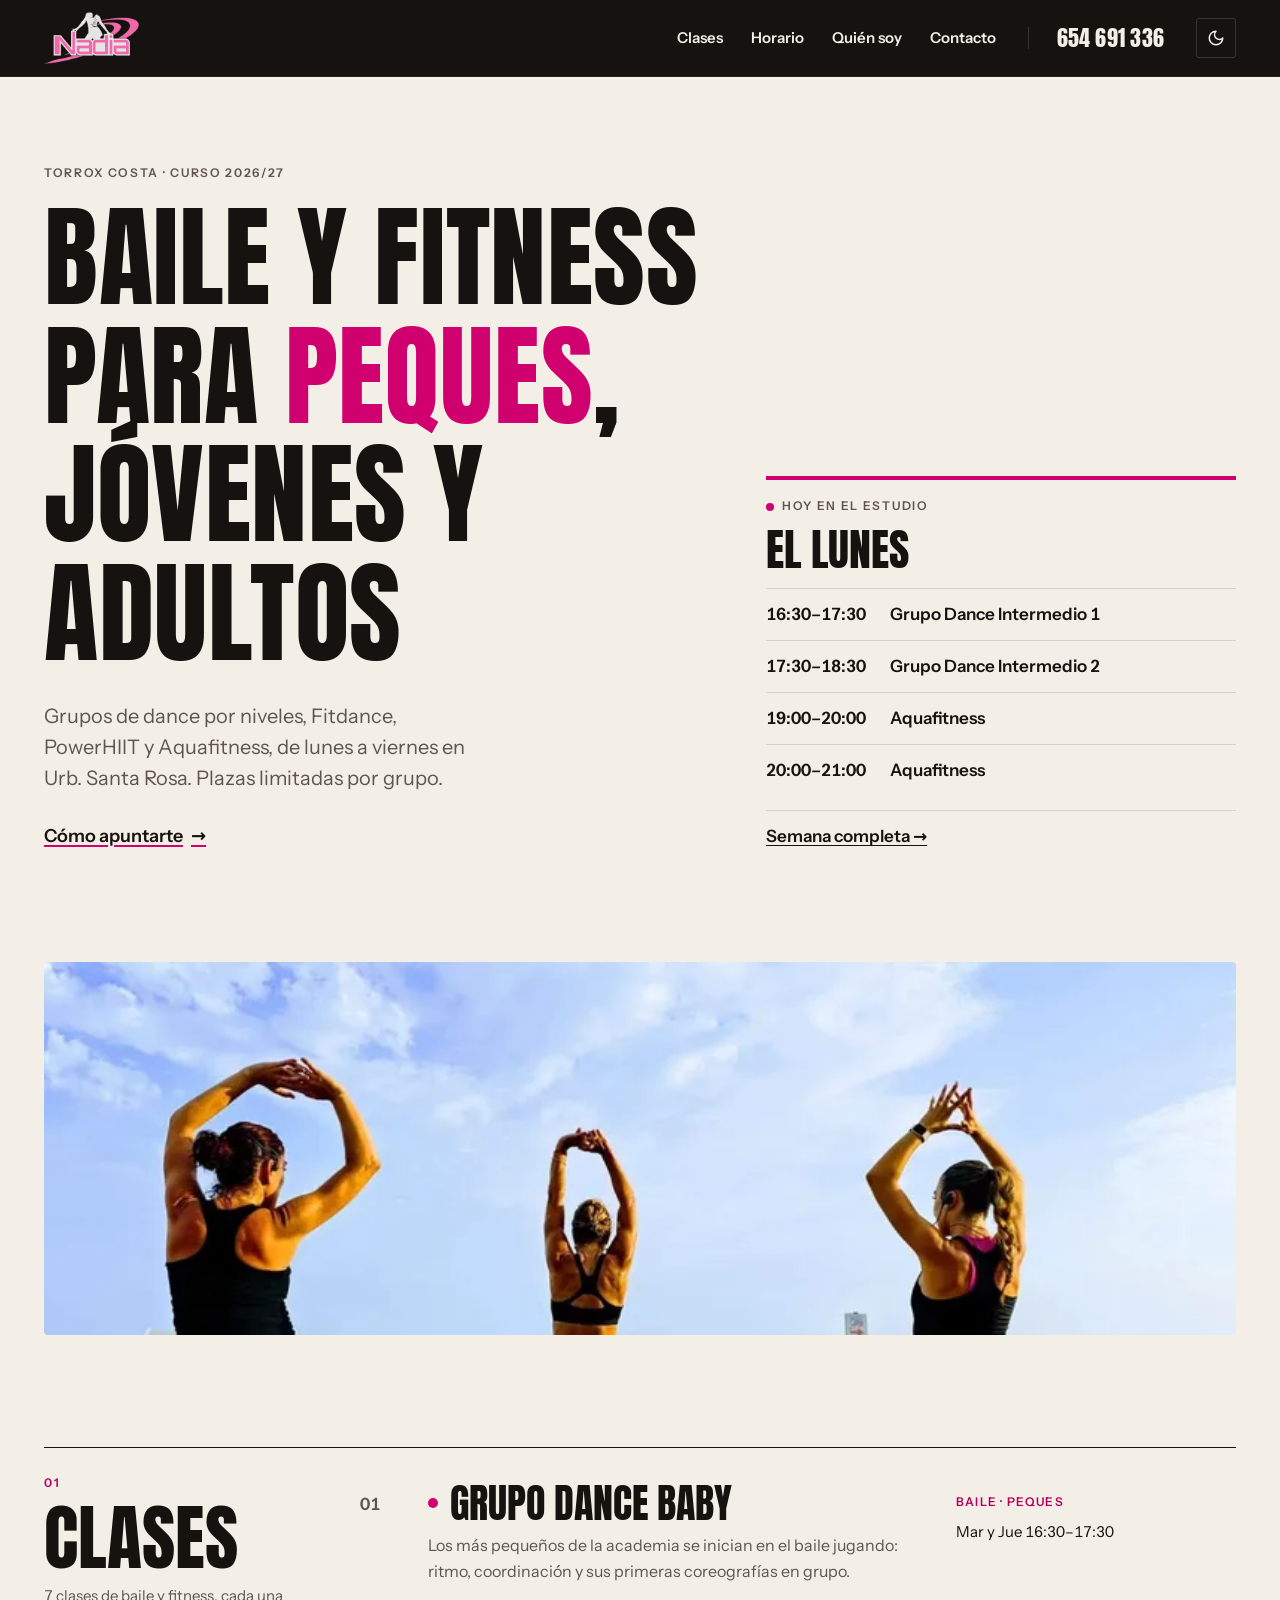
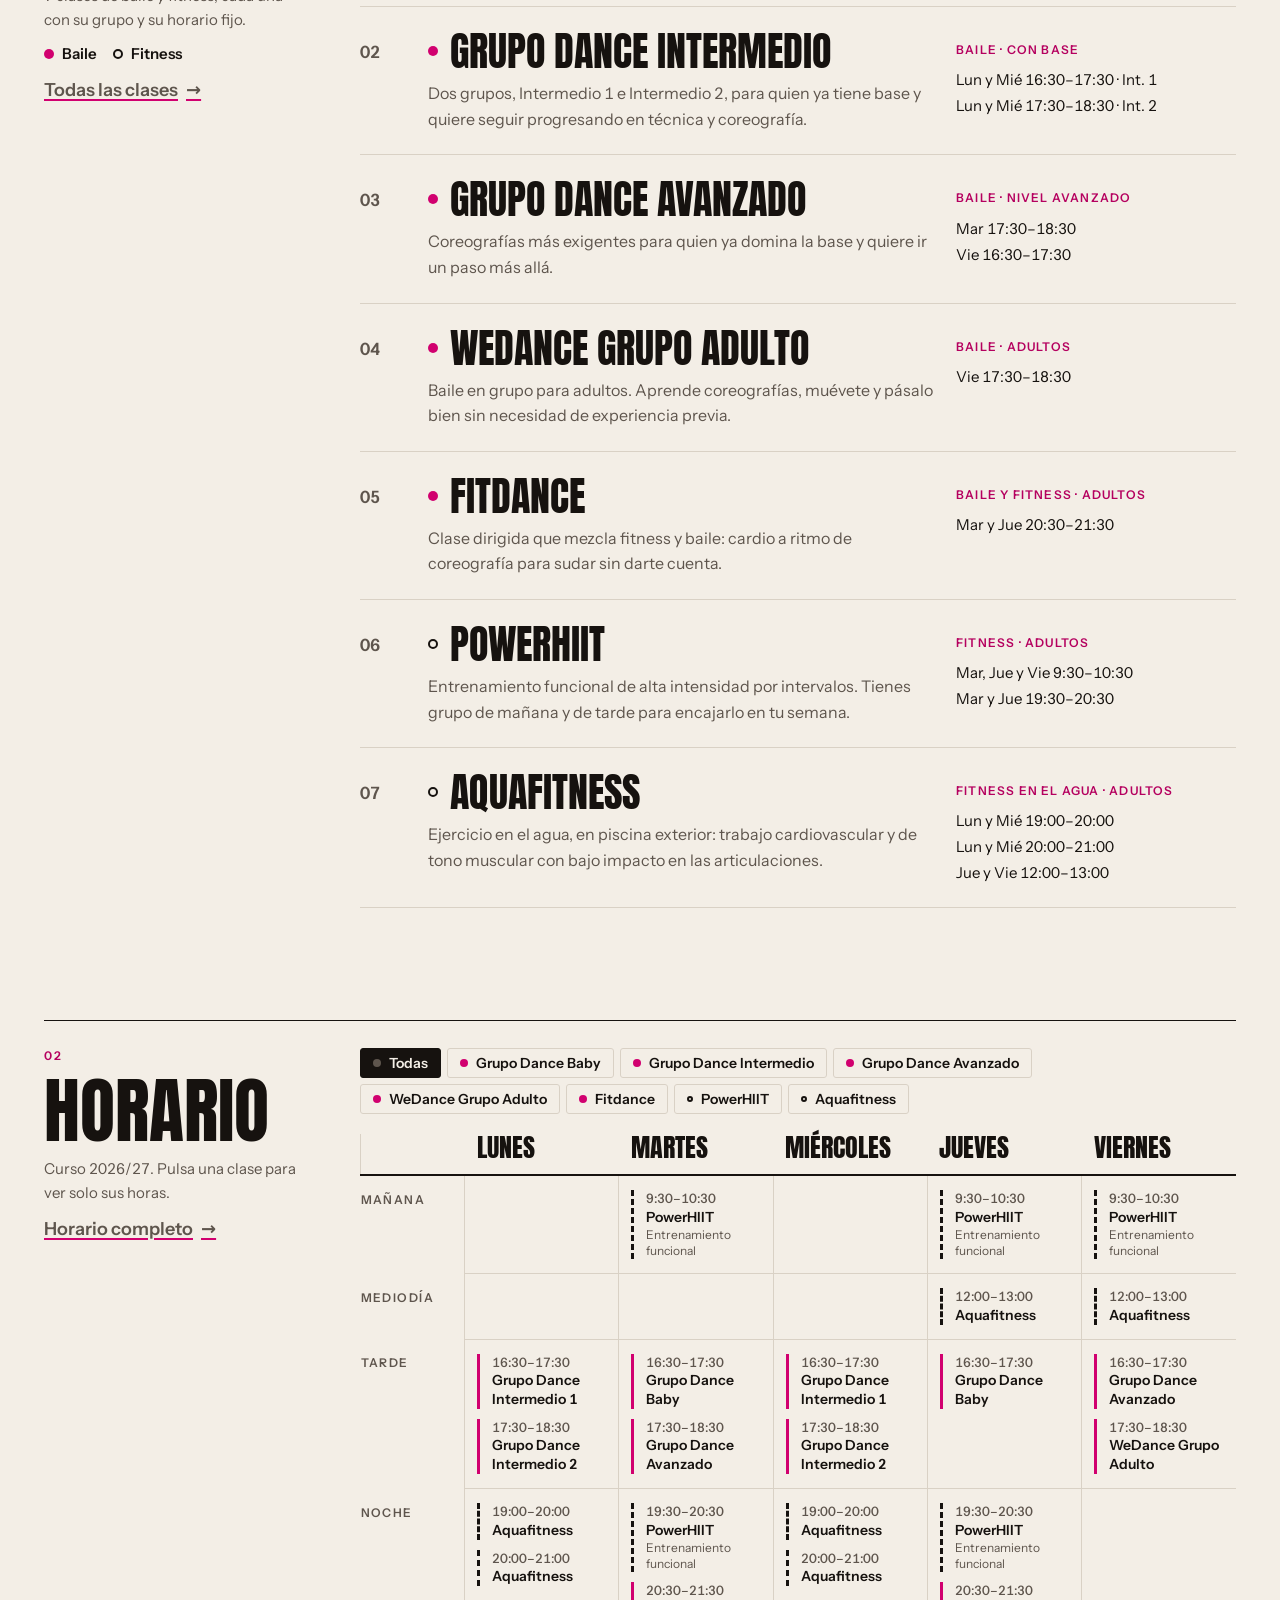
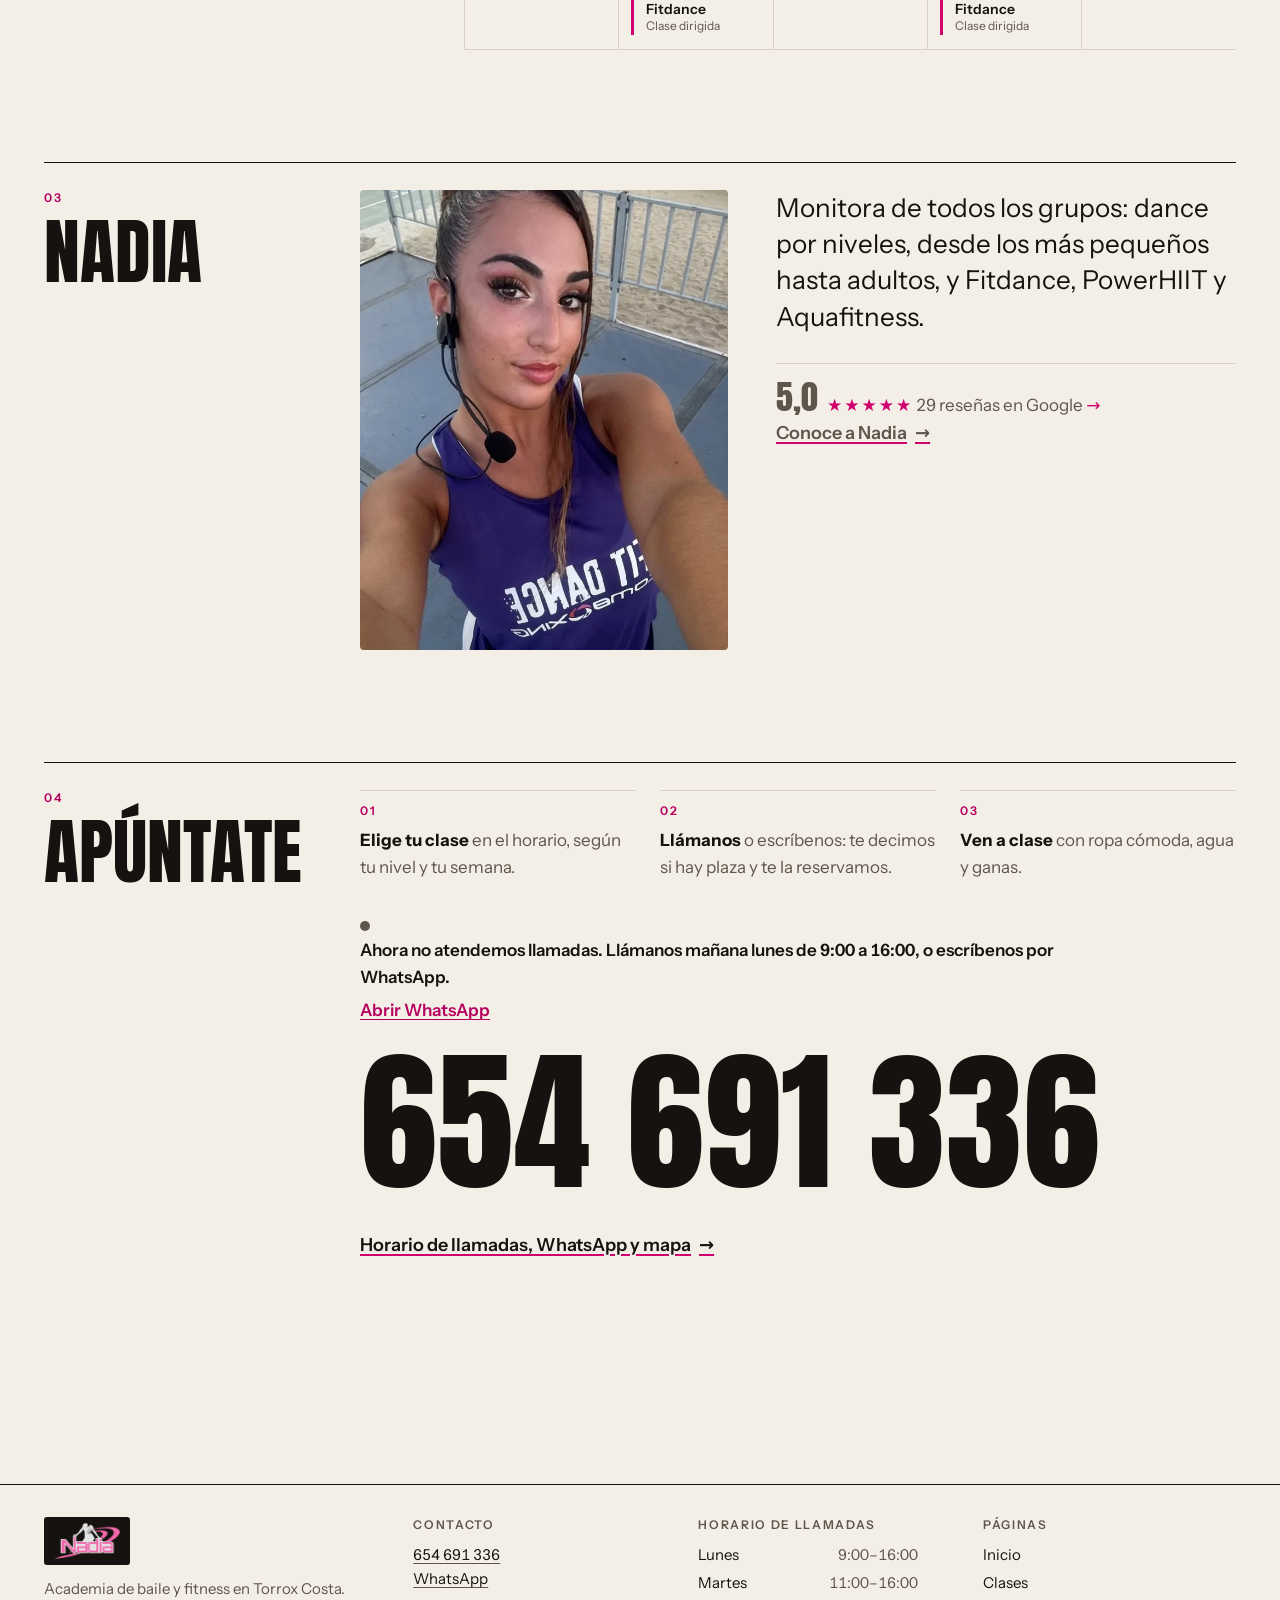
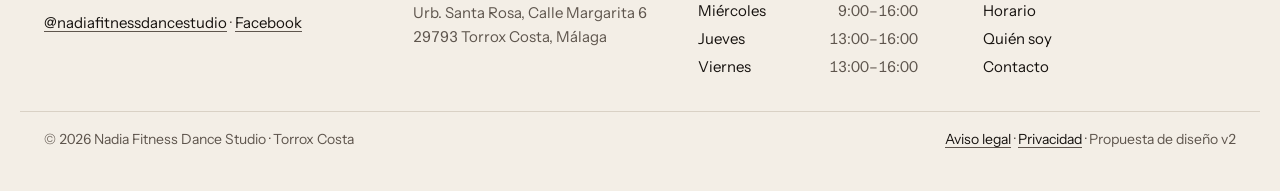
==== commit f9c63f7f: "Usability, design and performance round - Call status next to the phone (is it answered now? otherwi" ====
--- a/index.html
+++ b/index.html
@@ -1,6 +1,5 @@
 <!doctype html>
-<html lang="es">
-<head>
+<html lang="es"><head>
 <meta charset="utf-8">
 <meta name="viewport" content="width=device-width, initial-scale=1">
 <title>Nadia Fitness Dance Studio · Baile y fitness en Torrox Costa</title>
@@ -24,48 +23,48 @@
 <link rel="icon" href="assets/img/favicon.svg?v=2" type="image/svg+xml">
 <link rel="apple-touch-icon" href="assets/img/apple-touch-icon.png">
 <link rel="manifest" href="site.webmanifest">
-<script>try{var t=localStorage.getItem("nf2-theme");if(t)document.documentElement.setAttribute("data-theme",t)}catch(e){}</script>
-<link rel="preload" href="assets/fonts/anton-normal-latin.woff2" as="font" type="font/woff2" crossorigin>
-<link rel="preload" href="assets/fonts/instrument-sans-normal-latin.woff2" as="font" type="font/woff2" crossorigin>
+<script>document.documentElement.classList.add("js");try{var t=localStorage.getItem("nf2-theme");if(t)document.documentElement.setAttribute("data-theme",t)}catch(e){}</script>
+<link rel="preload" href="assets/fonts/anton-normal-latin.woff2" as="font" type="font/woff2" crossorigin="">
+<link rel="preload" href="assets/fonts/instrument-sans-normal-latin.woff2" as="font" type="font/woff2" crossorigin="">
 <link rel="stylesheet" href="assets/css/fonts.css?v=1">
-<link rel="stylesheet" href="assets/css/site.css?v=8">
-<script src="assets/js/data.js?v=1" defer></script>
-<script src="assets/js/app.js?v=3" defer></script>
-</head>
+<link rel="stylesheet" href="assets/css/site.css?v=10">
+<script src="assets/js/data.js?v=1" defer=""></script>
+<script src="assets/js/app.js?v=4" defer=""></script>
+<script type="application/ld+json">{"@context":"https://schema.org","@type":"SportsActivityLocation","name":"Nadia Fitness Dance Studio","description":"Academia de baile y fitness en Torrox Costa: grupos de dance por niveles, Fitdance, PowerHIIT y Aquafitness.","url":"https://negimaru.github.io/nadia-fitness-alt/","telephone":"+34654691336","image":"https://negimaru.github.io/nadia-fitness-alt/assets/img/og-nadia-fitness.jpg","address":{"@type":"PostalAddress","streetAddress":"Urb. Santa Rosa, Calle Margarita 6","postalCode":"29793","addressLocality":"Torrox Costa","addressRegion":"Málaga","addressCountry":"ES"},"geo":{"@type":"GeoCoordinates","latitude":36.734952643097586,"longitude":-3.973681796403784},"hasMap":"https://maps.app.goo.gl/jp69zpacG6Zni4Du5","areaServed":["Torrox","Torrox Costa","Nerja","Algarrobo"],"sameAs":["https://www.instagram.com/nadiafitnessdancestudio/","https://www.facebook.com/profile.php?id=61571423443783"],"openingHoursSpecification":[{"@type":"OpeningHoursSpecification","dayOfWeek":["Monday","Tuesday","Wednesday","Thursday","Friday"],"opens":"09:30","closes":"21:30"}],"makesOffer":[{"@type":"Offer","itemOffered":{"@type":"Service","name":"Grupo Dance Baby","description":"Los más pequeños de la academia se inician en el baile jugando: ritmo, coordinación y sus primeras coreografías en grupo."}},{"@type":"Offer","itemOffered":{"@type":"Service","name":"Grupo Dance Intermedio","description":"Dos grupos, Intermedio 1 e Intermedio 2, para quien ya tiene base y quiere seguir progresando en técnica y coreografía."}},{"@type":"Offer","itemOffered":{"@type":"Service","name":"Grupo Dance Avanzado","description":"Coreografías más exigentes para quien ya domina la base y quiere ir un paso más allá."}},{"@type":"Offer","itemOffered":{"@type":"Service","name":"WeDance Grupo Adulto","description":"Baile en grupo para adultos. Aprende coreografías, muévete y pásalo bien sin necesidad de experiencia previa."}},{"@type":"Offer","itemOffered":{"@type":"Service","name":"Fitdance","description":"Clase dirigida que mezcla fitness y baile: cardio a ritmo de coreografía para sudar sin darte cuenta."}},{"@type":"Offer","itemOffered":{"@type":"Service","name":"PowerHIIT","description":"Entrenamiento funcional de alta intensidad por intervalos. Tienes grupo de mañana y de tarde para encajarlo en tu semana."}},{"@type":"Offer","itemOffered":{"@type":"Service","name":"Aquafitness","description":"Ejercicio en el agua, en piscina exterior: trabajo cardiovascular y de tono muscular con bajo impacto en las articulaciones."}}]}</script></head>
 <body data-page="">
 <a class="skip" href="#main">Saltar al contenido</a>
-<header class="band" data-layout="header"><div class="wrap band-in"><a class="brand" href="./"><img src="assets/img/logo.png" alt="Nadia Fitness Dance Studio, inicio" width="110" height="60"></a><nav class="nav-fallback" aria-label="Principal"><a href="clases/">Clases</a><a href="horario/">Horario</a><a href="quien-soy/">Quién soy</a><a href="contacto/">Contacto</a></nav></div></header>
+<header class="band" data-layout="header"><div class="wrap band-in"><a class="brand" href="./"><img src="./assets/img/logo.png" alt="Nadia Fitness Dance Studio, inicio" width="110" height="60"></a><nav class="nav" aria-label="Principal"><button class="burger" type="button" aria-expanded="false" aria-controls="menu" aria-label="Abrir menú"><span></span><span></span><span></span></button><ul id="menu"><li><a href="./clases/"><span class="n" aria-hidden="true">01</span>Clases</a></li><li><a href="./horario/"><span class="n" aria-hidden="true">02</span>Horario</a></li><li><a href="./quien-soy/"><span class="n" aria-hidden="true">03</span>Quién soy</a></li><li><a href="./contacto/"><span class="n" aria-hidden="true">04</span>Contacto</a></li><li class="menu-phone"><a href="tel:+34654691336">654 691 336</a></li></ul></nav><a class="band-phone" href="tel:+34654691336">654 691 336</a><button class="theme" type="button" aria-label="Cambiar a modo oscuro"><span class="i-moon"><svg viewBox="0 0 24 24" fill="none" stroke="currentColor" stroke-width="2" stroke-linecap="round" stroke-linejoin="round" aria-hidden="true"><path d="M12 3a6 6 0 0 0 9 9 9 9 0 1 1-9-9Z"></path></svg></span><span class="i-sun"><svg viewBox="0 0 24 24" fill="none" stroke="currentColor" stroke-width="2" stroke-linecap="round" stroke-linejoin="round" aria-hidden="true"><circle cx="12" cy="12" r="4"></circle><path d="M12 2v2M12 20v2M4.93 4.93l1.41 1.41M17.66 17.66l1.41 1.41M2 12h2M20 12h2M6.34 17.66l-1.41 1.41M19.07 4.93l-1.41 1.41"></path></svg></span></button></div></header>
 <main id="main">
 <section class="hero wrap">
 <div class="hero-copy">
-<p class="label">Torrox Costa · Curso <span data-bind="season"></span></p>
+<p class="label">Torrox Costa · Curso <span data-bind="season">2026/27</span></p>
 <h1>Baile y fitness para <em>peques</em>, jóvenes y adultos</h1>
 <p class="lead">Grupos de dance por niveles, Fitdance, PowerHIIT y Aquafitness, de lunes a viernes en Urb. Santa Rosa. Plazas limitadas por grupo.</p>
 <a class="link-cta" href="contacto/">Cómo apuntarte <span aria-hidden="true">→</span></a>
 </div>
 <aside class="today" data-render="today"></aside>
 </section>
-<figure class="wrap banner"><img src="assets/img/clase-aire-libre-1.webp" alt="Tres monitoras de espaldas, con los brazos en alto, dirigen una clase de baile al aire libre junto al mar" width="1600" height="500" loading="lazy"></figure>
+<figure class="wrap banner"><img src="assets/img/clase-aire-libre-1.webp" srcset="assets/img/clase-aire-libre-1-800.webp 800w, assets/img/clase-aire-libre-1.webp 1600w" sizes="(max-width: 860px) 100vw, 50vw" alt="Tres monitoras de espaldas, con los brazos en alto, dirigen una clase de baile al aire libre junto al mar" width="1600" height="500" loading="lazy"></figure>
 <section class="sec wrap" id="clases" aria-labelledby="clases-title">
-<div class="sec-label"><span class="label">01</span><h2 id="clases-title">Clases</h2><p><span data-bind="classCount"></span> clases de baile y fitness, cada una con su grupo y su horario fijo.</p><p class="legend"><span><span class="dot dot-dance"></span>Baile</span><span><span class="dot dot-fit"></span>Fitness</span></p><p><a class="link-cta" href="clases/">Todas las clases <span aria-hidden="true">→</span></a></p></div>
+<div class="sec-label"><span class="label">01</span><h2 id="clases-title">Clases</h2><p><span data-bind="classCount">7</span> clases de baile y fitness, cada una con su grupo y su horario fijo.</p><p class="legend"><span><span class="dot dot-dance"></span>Baile</span><span><span class="dot dot-fit"></span>Fitness</span></p><p><a class="link-cta" href="clases/">Todas las clases <span aria-hidden="true">→</span></a></p></div>
 <div class="sec-body">
-<div data-render="class-list"></div>
+<div data-render="class-list"><ol class="cl-list"><li class="cl-row"><span class="cl-num">01</span><div class="cl-main"><h3 class="cl-name"><span class="dot dot-dance" aria-hidden="true"></span><a href="./clases/#dance-baby">Grupo Dance Baby</a></h3><p class="cl-desc">Los más pequeños de la academia se inician en el baile jugando: ritmo, coordinación y sus primeras coreografías en grupo.</p></div><div class="cl-meta"><span class="cl-aud">Baile · Peques</span><p class="cl-when"><span>Mar y Jue 16:30–17:30</span></p></div></li><li class="cl-row"><span class="cl-num">02</span><div class="cl-main"><h3 class="cl-name"><span class="dot dot-dance" aria-hidden="true"></span><a href="./clases/#dance-intermedio">Grupo Dance Intermedio</a></h3><p class="cl-desc">Dos grupos, Intermedio 1 e Intermedio 2, para quien ya tiene base y quiere seguir progresando en técnica y coreografía.</p></div><div class="cl-meta"><span class="cl-aud">Baile · Con base</span><p class="cl-when"><span>Lun y Mié 16:30–17:30 · Int. 1</span><span>Lun y Mié 17:30–18:30 · Int. 2</span></p></div></li><li class="cl-row"><span class="cl-num">03</span><div class="cl-main"><h3 class="cl-name"><span class="dot dot-dance" aria-hidden="true"></span><a href="./clases/#dance-avanzado">Grupo Dance Avanzado</a></h3><p class="cl-desc">Coreografías más exigentes para quien ya domina la base y quiere ir un paso más allá.</p></div><div class="cl-meta"><span class="cl-aud">Baile · Nivel avanzado</span><p class="cl-when"><span>Mar 17:30–18:30</span><span>Vie 16:30–17:30</span></p></div></li><li class="cl-row"><span class="cl-num">04</span><div class="cl-main"><h3 class="cl-name"><span class="dot dot-dance" aria-hidden="true"></span><a href="./clases/#wedance-adultos">WeDance Grupo Adulto</a></h3><p class="cl-desc">Baile en grupo para adultos. Aprende coreografías, muévete y pásalo bien sin necesidad de experiencia previa.</p></div><div class="cl-meta"><span class="cl-aud">Baile · Adultos</span><p class="cl-when"><span>Vie 17:30–18:30</span></p></div></li><li class="cl-row"><span class="cl-num">05</span><div class="cl-main"><h3 class="cl-name"><span class="dot dot-dance" aria-hidden="true"></span><a href="./clases/#fitdance">Fitdance</a></h3><p class="cl-desc">Clase dirigida que mezcla fitness y baile: cardio a ritmo de coreografía para sudar sin darte cuenta.</p></div><div class="cl-meta"><span class="cl-aud">Baile y fitness · Adultos</span><p class="cl-when"><span>Mar y Jue 20:30–21:30</span></p></div></li><li class="cl-row"><span class="cl-num">06</span><div class="cl-main"><h3 class="cl-name"><span class="dot dot-fit" aria-hidden="true"></span><a href="./clases/#powerhiit">PowerHIIT</a></h3><p class="cl-desc">Entrenamiento funcional de alta intensidad por intervalos. Tienes grupo de mañana y de tarde para encajarlo en tu semana.</p></div><div class="cl-meta"><span class="cl-aud">Fitness · Adultos</span><p class="cl-when"><span>Mar, Jue y Vie 9:30–10:30</span><span>Mar y Jue 19:30–20:30</span></p></div></li><li class="cl-row"><span class="cl-num">07</span><div class="cl-main"><h3 class="cl-name"><span class="dot dot-fit" aria-hidden="true"></span><a href="./clases/#aquafitness">Aquafitness</a></h3><p class="cl-desc">Ejercicio en el agua, en piscina exterior: trabajo cardiovascular y de tono muscular con bajo impacto en las articulaciones.</p></div><div class="cl-meta"><span class="cl-aud">Fitness en el agua · Adultos</span><p class="cl-when"><span>Lun y Mié 19:00–20:00</span><span>Lun y Mié 20:00–21:00</span><span>Jue y Vie 12:00–13:00</span></p></div></li></ol></div>
 </div>
 </section>
 <section class="sec wrap" id="horario" aria-labelledby="horario-title">
-<div class="sec-label"><span class="label">02</span><h2 id="horario-title">Horario</h2><p>Curso <span data-bind="season"></span>. Pulsa una clase para ver solo sus horas.</p><p><a class="link-cta" href="horario/">Horario completo <span aria-hidden="true">→</span></a></p></div>
+<div class="sec-label"><span class="label">02</span><h2 id="horario-title">Horario</h2><p>Curso <span data-bind="season">2026/27</span>. Pulsa una clase para ver solo sus horas.</p><p><a class="link-cta" href="horario/">Horario completo <span aria-hidden="true">→</span></a></p></div>
 <div class="sec-body">
-<div class="timetable" data-render="timetable" data-filters></div>
+<div class="timetable" data-render="timetable" data-filters=""><div class="filters" role="group" aria-label="Filtrar el horario por clase"><button type="button" class="filter" data-class="" aria-pressed="true">Todas</button><button type="button" class="filter f-dance" data-class="dance-baby" aria-pressed="false">Grupo Dance Baby</button><button type="button" class="filter f-dance" data-class="dance-intermedio" aria-pressed="false">Grupo Dance Intermedio</button><button type="button" class="filter f-dance" data-class="dance-avanzado" aria-pressed="false">Grupo Dance Avanzado</button><button type="button" class="filter f-dance" data-class="wedance-adultos" aria-pressed="false">WeDance Grupo Adulto</button><button type="button" class="filter f-dance" data-class="fitdance" aria-pressed="false">Fitdance</button><button type="button" class="filter f-fit" data-class="powerhiit" aria-pressed="false">PowerHIIT</button><button type="button" class="filter f-fit" data-class="aquafitness" aria-pressed="false">Aquafitness</button></div><p class="sr-only" aria-live="polite"></p><table class="tt"><caption class="sr-only">Horario semanal de clases, de lunes a viernes</caption><thead><tr><td></td><th scope="col">Lunes</th><th scope="col">Martes</th><th scope="col">Miércoles</th><th scope="col">Jueves</th><th scope="col">Viernes</th></tr></thead><tbody><tr><th scope="row">Mañana</th><td></td><td><ul><li class="tt-item tt-fit" data-class="powerhiit"><time>9:30–10:30</time>PowerHIIT<small>Entrenamiento funcional</small></li></ul></td><td></td><td><ul><li class="tt-item tt-fit" data-class="powerhiit"><time>9:30–10:30</time>PowerHIIT<small>Entrenamiento funcional</small></li></ul></td><td><ul><li class="tt-item tt-fit" data-class="powerhiit"><time>9:30–10:30</time>PowerHIIT<small>Entrenamiento funcional</small></li></ul></td></tr><tr><th scope="row">Mediodía</th><td></td><td></td><td></td><td><ul><li class="tt-item tt-fit" data-class="aquafitness"><time>12:00–13:00</time>Aquafitness</li></ul></td><td><ul><li class="tt-item tt-fit" data-class="aquafitness"><time>12:00–13:00</time>Aquafitness</li></ul></td></tr><tr><th scope="row">Tarde</th><td><ul><li class="tt-item tt-dance" data-class="dance-intermedio"><time>16:30–17:30</time>Grupo Dance Intermedio 1</li><li class="tt-item tt-dance" data-class="dance-intermedio"><time>17:30–18:30</time>Grupo Dance Intermedio 2</li></ul></td><td><ul><li class="tt-item tt-dance" data-class="dance-baby"><time>16:30–17:30</time>Grupo Dance Baby</li><li class="tt-item tt-dance" data-class="dance-avanzado"><time>17:30–18:30</time>Grupo Dance Avanzado</li></ul></td><td><ul><li class="tt-item tt-dance" data-class="dance-intermedio"><time>16:30–17:30</time>Grupo Dance Intermedio 1</li><li class="tt-item tt-dance" data-class="dance-intermedio"><time>17:30–18:30</time>Grupo Dance Intermedio 2</li></ul></td><td><ul><li class="tt-item tt-dance" data-class="dance-baby"><time>16:30–17:30</time>Grupo Dance Baby</li></ul></td><td><ul><li class="tt-item tt-dance" data-class="dance-avanzado"><time>16:30–17:30</time>Grupo Dance Avanzado</li><li class="tt-item tt-dance" data-class="wedance-adultos"><time>17:30–18:30</time>WeDance Grupo Adulto</li></ul></td></tr><tr><th scope="row">Noche</th><td><ul><li class="tt-item tt-fit" data-class="aquafitness"><time>19:00–20:00</time>Aquafitness</li><li class="tt-item tt-fit" data-class="aquafitness"><time>20:00–21:00</time>Aquafitness</li></ul></td><td><ul><li class="tt-item tt-fit" data-class="powerhiit"><time>19:30–20:30</time>PowerHIIT<small>Entrenamiento funcional</small></li><li class="tt-item tt-dance" data-class="fitdance"><time>20:30–21:30</time>Fitdance<small>Clase dirigida</small></li></ul></td><td><ul><li class="tt-item tt-fit" data-class="aquafitness"><time>19:00–20:00</time>Aquafitness</li><li class="tt-item tt-fit" data-class="aquafitness"><time>20:00–21:00</time>Aquafitness</li></ul></td><td><ul><li class="tt-item tt-fit" data-class="powerhiit"><time>19:30–20:30</time>PowerHIIT<small>Entrenamiento funcional</small></li><li class="tt-item tt-dance" data-class="fitdance"><time>20:30–21:30</time>Fitdance<small>Clase dirigida</small></li></ul></td><td></td></tr></tbody></table><div class="tt-tabs" role="tablist" aria-label="Día de la semana"><button type="button" role="tab" id="tt1-t0" aria-controls="tt1-p0" class="tt-tab" aria-selected="false" tabindex="-1"><b>Lun</b><span>4 clases</span></button><button type="button" role="tab" id="tt1-t1" aria-controls="tt1-p1" class="tt-tab" aria-selected="true" tabindex="0"><b>Mar</b><span>Hoy</span></button><button type="button" role="tab" id="tt1-t2" aria-controls="tt1-p2" class="tt-tab" aria-selected="false" tabindex="-1"><b>Mié</b><span>4 clases</span></button><button type="button" role="tab" id="tt1-t3" aria-controls="tt1-p3" class="tt-tab" aria-selected="false" tabindex="-1"><b>Jue</b><span>5 clases</span></button><button type="button" role="tab" id="tt1-t4" aria-controls="tt1-p4" class="tt-tab" aria-selected="false" tabindex="-1"><b>Vie</b><span>4 clases</span></button></div><div class="tt-days"><div class="tt-day" id="tt1-p0" role="tabpanel" aria-labelledby="tt1-t0"><h3>Lunes</h3><ul><li class="tt-item tt-dance" data-class="dance-intermedio"><time>16:30–17:30</time>Grupo Dance Intermedio 1</li><li class="tt-item tt-dance" data-class="dance-intermedio"><time>17:30–18:30</time>Grupo Dance Intermedio 2</li><li class="tt-item tt-fit" data-class="aquafitness"><time>19:00–20:00</time>Aquafitness</li><li class="tt-item tt-fit" data-class="aquafitness"><time>20:00–21:00</time>Aquafitness</li></ul></div><div class="tt-day" id="tt1-p1" role="tabpanel" aria-labelledby="tt1-t1"><h3>Martes</h3><ul><li class="tt-item tt-fit" data-class="powerhiit"><time>9:30–10:30</time>PowerHIIT<small>Entrenamiento funcional</small></li><li class="tt-item tt-dance" data-class="dance-baby"><time>16:30–17:30</time>Grupo Dance Baby</li><li class="tt-item tt-dance" data-class="dance-avanzado"><time>17:30–18:30</time>Grupo Dance Avanzado</li><li class="tt-item tt-fit" data-class="powerhiit"><time>19:30–20:30</time>PowerHIIT<small>Entrenamiento funcional</small></li><li class="tt-item tt-dance" data-class="fitdance"><time>20:30–21:30</time>Fitdance<small>Clase dirigida</small></li></ul></div><div class="tt-day" id="tt1-p2" role="tabpanel" aria-labelledby="tt1-t2"><h3>Miércoles</h3><ul><li class="tt-item tt-dance" data-class="dance-intermedio"><time>16:30–17:30</time>Grupo Dance Intermedio 1</li><li class="tt-item tt-dance" data-class="dance-intermedio"><time>17:30–18:30</time>Grupo Dance Intermedio 2</li><li class="tt-item tt-fit" data-class="aquafitness"><time>19:00–20:00</time>Aquafitness</li><li class="tt-item tt-fit" data-class="aquafitness"><time>20:00–21:00</time>Aquafitness</li></ul></div><div class="tt-day" id="tt1-p3" role="tabpanel" aria-labelledby="tt1-t3"><h3>Jueves</h3><ul><li class="tt-item tt-fit" data-class="powerhiit"><time>9:30–10:30</time>PowerHIIT<small>Entrenamiento funcional</small></li><li class="tt-item tt-fit" data-class="aquafitness"><time>12:00–13:00</time>Aquafitness</li><li class="tt-item tt-dance" data-class="dance-baby"><time>16:30–17:30</time>Grupo Dance Baby</li><li class="tt-item tt-fit" data-class="powerhiit"><time>19:30–20:30</time>PowerHIIT<small>Entrenamiento funcional</small></li><li class="tt-item tt-dance" data-class="fitdance"><time>20:30–21:30</time>Fitdance<small>Clase dirigida</small></li></ul></div><div class="tt-day" id="tt1-p4" role="tabpanel" aria-labelledby="tt1-t4"><h3>Viernes</h3><ul><li class="tt-item tt-fit" data-class="powerhiit"><time>9:30–10:30</time>PowerHIIT<small>Entrenamiento funcional</small></li><li class="tt-item tt-fit" data-class="aquafitness"><time>12:00–13:00</time>Aquafitness</li><li class="tt-item tt-dance" data-class="dance-avanzado"><time>16:30–17:30</time>Grupo Dance Avanzado</li><li class="tt-item tt-dance" data-class="wedance-adultos"><time>17:30–18:30</time>WeDance Grupo Adulto</li></ul></div></div></div>
 </div>
 </section>
 <section class="sec wrap" id="nadia" aria-labelledby="nadia-title">
 <div class="sec-label"><span class="label">03</span><h2 id="nadia-title">Nadia</h2></div>
 <div class="sec-body">
 <div class="nadia">
-<img class="nadia-photo" src="assets/img/monitora-fitdance.webp" alt="Nadia, monitora de Nadia Fitness Dance Studio, con micrófono antes de una clase" width="840" height="840" loading="lazy">
+<img class="nadia-photo" src="assets/img/monitora-fitdance.webp" srcset="assets/img/monitora-fitdance-480.webp 480w, assets/img/monitora-fitdance.webp 840w" sizes="(max-width: 860px) 100vw, 50vw" alt="Nadia, monitora de Nadia Fitness Dance Studio, con micrófono antes de una clase" width="840" height="840" loading="lazy">
 <div>
 <p class="big">Monitora de todos los grupos: dance por niveles, desde los más pequeños hasta adultos, y Fitdance, PowerHIIT y Aquafitness.</p>
-<p class="rating" data-render="rating"></p>
+<p class="rating" data-render="rating"><a href="https://www.google.com/maps/search/?api=1&amp;query=Nadia%20Fitness%20Dance%20Studio%20Torrox" target="_blank" rel="noopener"><b>5,0</b> <span aria-hidden="true">★★★★★</span> 29 reseñas en Google <span aria-hidden="true">→</span><span class="sr-only"> (se abre en otra pestaña)</span></a></p>
 <p><a class="link-cta" href="quien-soy/">Conoce a Nadia <span aria-hidden="true">→</span></a></p>
 </div>
 </div>
@@ -79,11 +78,11 @@
 <li><b>Llámanos</b> o escríbenos: te decimos si hay plaza y te la reservamos.</li>
 <li><b>Ven a clase</b> con ropa cómoda, agua y ganas.</li>
 </ol>
-<a class="phone-xl" data-href="tel" href="#"><span data-bind="phone"></span></a>
+<p data-render="call-status" class="call-status"><span class="call-dot" aria-hidden="true"></span>Ahora atendemos llamadas, hasta las 16:00.</p>
+<a class="phone-xl" data-href="tel" href="tel:+34654691336"><span data-bind="phone">654 691 336</span></a>
 <p><a class="link-cta" href="contacto/">Horario de llamadas, WhatsApp y mapa <span aria-hidden="true">→</span></a></p>
 </div>
 </section>
 </main>
-<footer class="foot" data-layout="footer"><div class="wrap foot-fallback"><p><a href="contacto/">Contacto</a> · <a href="aviso-legal/">Aviso legal</a> · <a href="privacidad/">Privacidad</a></p></div></footer>
-</body>
-</html>
+<footer class="foot" data-layout="footer"><div class="wrap foot-grid"><div><img class="foot-logo" src="./assets/img/logo.png" alt="" width="110" height="60" loading="lazy"><p>Academia de baile y fitness en Torrox Costa.</p><p><a href="https://www.instagram.com/nadiafitnessdancestudio/" rel="noopener">@nadiafitnessdancestudio</a> · <a href="https://www.facebook.com/profile.php?id=61571423443783" rel="noopener">Facebook</a></p></div><div><h2 class="label">Contacto</h2><p><a href="tel:+34654691336">654 691 336</a><br><a href="https://wa.me/34654691336?text=%C2%A1Hola!%20Quiero%20informaci%C3%B3n%20sobre%20las%20clases." target="_blank" rel="noopener">WhatsApp<span class="sr-only"> (se abre en otra pestaña)</span></a></p><p>Urb. Santa Rosa, Calle Margarita 6<br>29793 Torrox Costa, Málaga</p></div><div><h2 class="label">Horario de llamadas</h2><ul class="foot-calls"><li><span>Lunes</span><span>9:00–16:00</span></li><li><span>Martes</span><span>11:00–16:00</span></li><li><span>Miércoles</span><span>9:00–16:00</span></li><li><span>Jueves</span><span>13:00–16:00</span></li><li><span>Viernes</span><span>13:00–16:00</span></li></ul></div><div><h2 class="label">Páginas</h2><ul class="foot-pages"><li><a href="./">Inicio</a></li><li><a href="./clases/">Clases</a></li><li><a href="./horario/">Horario</a></li><li><a href="./quien-soy/">Quién soy</a></li><li><a href="./contacto/">Contacto</a></li></ul></div></div><div class="wrap foot-legal"><p>© <span>2026</span> Nadia Fitness Dance Studio · Torrox Costa</p><p><a href="./aviso-legal/">Aviso legal</a> · <a href="./privacidad/">Privacidad</a> · Propuesta de diseño v2</p></div></footer><nav class="callbar" aria-label="Contacto rápido"><a class="callbar-call" href="tel:+34654691336"><svg viewBox="0 0 24 24" fill="none" stroke="currentColor" stroke-width="2" stroke-linecap="round" stroke-linejoin="round" aria-hidden="true"><path d="M22 16.92v3a2 2 0 0 1-2.18 2 19.79 19.79 0 0 1-8.63-3.07 19.5 19.5 0 0 1-6-6 19.79 19.79 0 0 1-3.07-8.67A2 2 0 0 1 4.11 2h3a2 2 0 0 1 2 1.72 12.84 12.84 0 0 0 .7 2.81 2 2 0 0 1-.45 2.11L8.09 9.91a16 16 0 0 0 6 6l1.27-1.27a2 2 0 0 1 2.11-.45 12.84 12.84 0 0 0 2.81.7A2 2 0 0 1 22 16.92z"></path></svg>Llamar</a><a class="callbar-wa" href="https://wa.me/34654691336?text=%C2%A1Hola!%20Quiero%20informaci%C3%B3n%20sobre%20las%20clases." target="_blank" rel="noopener">WhatsApp<span class="sr-only"> (se abre en otra pestaña)</span></a></nav>
+</body></html>
--- a/assets/css/site.css
+++ b/assets/css/site.css
@@ -3,7 +3,7 @@
 :root {
   --paper: #F3EEE6; --ink: #16120F; --muted: #5E554D; --rule: #D9D1C5;
   --pink: #D1006F; --pink-text: #B5005F; --on-pink: #FFFFFF;
-  --band: #16120F; --band-ink: #F3EEE6;
+  --band: #16120F; --band-ink: #F3EEE6; --ok: #2F8F4E;
   --display: "Anton", "Arial Narrow", sans-serif;
   --text: "Instrument Sans", system-ui, sans-serif;
   --wrap: 1240px; --gutter: 24px; --sec: 112px;
@@ -57,6 +57,7 @@
 .band-phone { font: 400 22px/1 var(--display); letter-spacing: .01em; padding-left: 28px; border-left: 1px solid #3a322c; }
 .band-phone:hover { color: #FF4FA3; }
 .band nav a[aria-current="page"] { color: #FF4FA3; }
+html:not(.js) .theme { display: none; }
 .theme { width: 40px; height: 40px; display: grid; place-items: center; flex: none; background: transparent; color: var(--band-ink); border: 1px solid #3a322c; border-radius: 3px; cursor: pointer; }
 .theme:hover { border-color: var(--band-ink); }
 .theme svg { width: 18px; height: 18px; display: block; }
@@ -69,7 +70,7 @@
 .hero h1 em { font-style: normal; color: var(--pink); }
 .lead { font-size: 20px; line-height: 1.55; color: var(--muted); max-width: 34ch; margin-bottom: 28px; }
 
-.today { border-top: 4px solid var(--ink); padding-top: 18px; }
+.today { border-top: 4px solid var(--pink); padding-top: 18px; }
 .today .label { display: flex; align-items: center; gap: 8px; }
 .live { width: 8px; height: 8px; border-radius: 50%; background: var(--pink); animation: pulse 2s ease-in-out 2; } /* stops after 4s (WCAG 2.2.2) */
 @keyframes pulse { 50% { opacity: .25; } }
@@ -98,6 +99,7 @@
 .sec-label { position: sticky; top: 104px; align-self: start; display: grid; gap: 10px; padding-right: 24px; }
 .sec-label h2 { font: 400 72px/1 var(--display); text-transform: uppercase; }
 .sec-label p { color: var(--muted); font-size: 15px; max-width: 26ch; }
+.sec-label > .label:first-child, .page-hero > .label:first-child, .page-hero-split .label:first-child { color: var(--pink-text); }
 .sec-label .legend { display: flex; gap: 16px; font-weight: 600; color: var(--ink); }
 .sec-label .legend > span { display: inline-flex; align-items: center; gap: 8px; }
 
@@ -123,7 +125,7 @@
 .tt td { vertical-align: top; padding: 14px 12px; border-bottom: 1px solid var(--rule); border-left: 1px solid var(--rule); }
 .tt ul, .tt-day ul { list-style: none; margin: 0; padding: 0; display: grid; gap: 10px; }
 .tt-item { font-size: 14px; line-height: 1.35; font-weight: 600; padding-left: 12px; border-left: 3px solid var(--pink); }
-.tt-item.tt-fit { border-left-color: var(--ink); }
+.tt-item.tt-fit { border-left-color: var(--ink); border-left-style: dashed; } /* fitness: shape, not only colour */
 .tt-item time { display: block; font-weight: 500; color: var(--muted); font-size: 13px; }
 .tt-item small { display: block; font-weight: 400; color: var(--muted); font-size: 12px; }
 .tt-days { display: none; }
@@ -197,6 +199,7 @@
 
 /* About: plain list */
 .nadia-sub { margin-top: 36px; }
+.notfound-links { max-width: 560px; margin-top: 24px; }
 .plain-list { list-style: none; margin: 10px 0 0; padding: 0; }
 .plain-list li { display: flex; justify-content: space-between; gap: 16px; padding: 10px 0; border-top: 1px solid var(--rule); }
 .plain-list a { font-weight: 600; text-decoration: none; }
@@ -213,6 +216,18 @@
 .filter[aria-pressed="true"].f-fit::before { border-color: var(--paper); }
 .timetable .tt-item { transition: opacity .15s; }
 .timetable.is-filtering .tt-item:not(.is-on) { opacity: .2; }
+
+/* Call status: is the phone attended right now? */
+.call-status { display: flex; flex-wrap: wrap; align-items: center; gap: 6px 10px; margin: 0 0 28px; font-weight: 600; max-width: 62ch; }
+.call-dot { width: 10px; height: 10px; border-radius: 50%; background: var(--muted); flex: none; }
+.call-status.is-open .call-dot { background: var(--ok); }
+.call-status a { color: var(--pink-text); text-decoration: underline; }
+
+/* Timetable day tabs (mobile, JS only) */
+.tt-tabs { display: none; }
+.print-btn { display: none; }
+.js .print-btn { display: inline-flex; }
+.print-only { display: none; }
 
 /* Contact */
 .join-grid > div .label, .form .label { margin-bottom: 12px; }
@@ -266,6 +281,10 @@
   .burger[aria-expanded="true"] span:nth-child(2) { opacity: 0; }
   .burger[aria-expanded="true"] span:nth-child(3) { transform: translateY(-7px) rotate(-45deg); }
   .band ul { display: none; }
+  /* Without JS (pre-rendered page) the burger cannot open: show the links instead */
+  html:not(.js) .burger, html:not(.js) .theme { display: none; }
+  html:not(.js) .band ul { display: flex; flex-wrap: wrap; gap: 4px 14px; margin-left: auto; font-size: 14px; }
+  html:not(.js) .band-in { height: auto; min-height: 64px; padding-top: 8px; padding-bottom: 8px; }
   .band ul.is-open { display: block; position: absolute; top: 64px; left: 0; right: 0; max-height: calc(100vh - 64px); overflow-y: auto; padding: 8px var(--gutter) 24px; background: var(--band); border-bottom: 1px solid #2b241f; }
   .band ul.is-open li { border-bottom: 1px solid #2b241f; }
   .band ul.is-open a { display: flex; align-items: baseline; gap: 14px; padding: 14px 0; font: 400 40px/1.1 var(--display); text-transform: uppercase; }
@@ -287,6 +306,18 @@
   .cl-photo { grid-column: 2; width: 100%; height: 180px; margin-top: 8px; }
   .tt { display: none; }
   .tt-days { display: grid; gap: 28px; }
+  .js .tt-tabs { display: grid; grid-template-columns: repeat(5, minmax(0, 1fr)); gap: 4px; position: sticky; top: 64px; z-index: 5; background: var(--paper); padding: 8px 0; margin-bottom: 16px; border-bottom: 2px solid var(--ink); }
+  .tt-tab { appearance: none; cursor: pointer; display: grid; justify-items: center; gap: 2px; padding: 8px 2px; background: transparent; color: var(--ink); border: 1px solid var(--rule); border-radius: 3px; font-family: var(--text); }
+  .tt-tab b { font: 400 22px/1.1 var(--display); text-transform: uppercase; }
+  .tt-tab span { font-size: 11px; color: var(--muted); }
+  .tt-tab[aria-selected="true"] { background: var(--ink); color: var(--paper); border-color: var(--ink); }
+  .tt-tab[aria-selected="true"] span { color: var(--paper); }
+  .js .tt-day { display: none; }
+  .js .tt-day.is-active { display: block; }
+  .js .timetable.is-filtering .tt-tabs { display: none; }
+  .js .timetable.is-filtering .tt-day { display: none; }
+  .js .timetable.is-filtering .tt-day.has-on { display: block; }
+  .timetable.is-filtering .tt-days .tt-item:not(.is-on) { display: none; }
   .tt-day h3 { font: 400 28px/1.1 var(--display); text-transform: uppercase; padding-bottom: 10px; margin-bottom: 12px; border-bottom: 2px solid var(--ink); }
   .tt-item { font-size: 16px; }
   .nadia { grid-template-columns: 1fr; gap: 24px; }
@@ -315,3 +346,22 @@
   .callbar-wa { border: 1px solid #F3EEE6; color: #F3EEE6; }
   .callbar a:hover { color: inherit; }
 }
+
+/* ---------- Print: the timetable on one A4 sheet ---------- */
+@media print {
+  @page { size: A4 landscape; margin: 12mm; }
+  html, body { background: #fff !important; color: #000 !important; }
+  .band, .foot, .callbar, .filters, .today, .tt-tabs, .tt-days, .skip, .print-btn, .legend, .banner, .sec-plain > .lead { display: none !important; }
+  .print-only { display: block !important; }
+  .page-hero, .page-hero-split { display: block; padding: 0 0 6mm; border-bottom: 2px solid #000; }
+  .page-hero h1 { font-size: 30pt; margin: 2mm 0; }
+  .page-hero .lead { color: #000; max-width: none; margin: 0; font-size: 11pt; }
+  .sec-plain { padding-top: 6mm; }
+  .tt { display: table !important; font-size: 9pt; }
+  .tt thead th { font-size: 14pt; }
+  .tt-item { opacity: 1 !important; font-size: 9pt; break-inside: avoid; }
+  .tt-item.tt-dance { border-left-color: #000; }
+  .tt-item.tt-fit { border-left-style: dashed; }
+  .print-contact { margin-top: 6mm; font-size: 11pt; }
+  a { color: #000 !important; text-decoration: none !important; }
+}
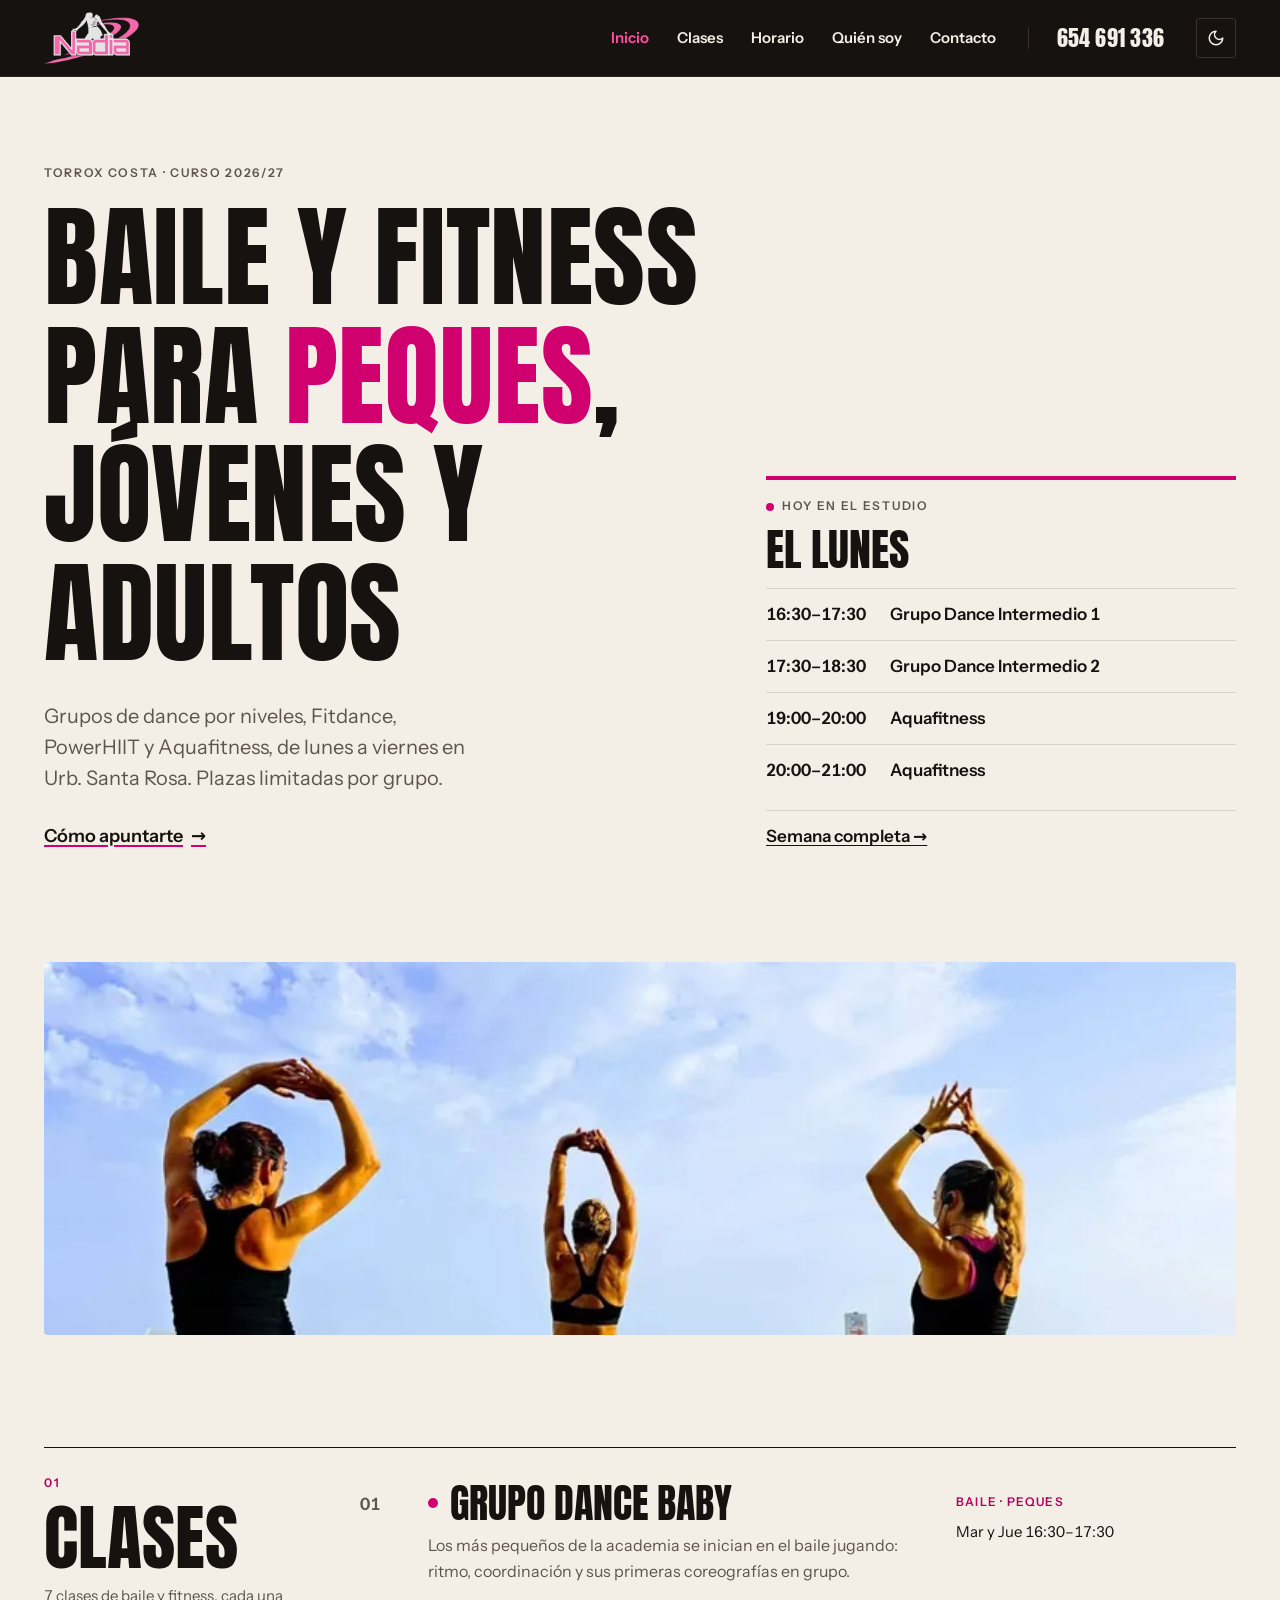
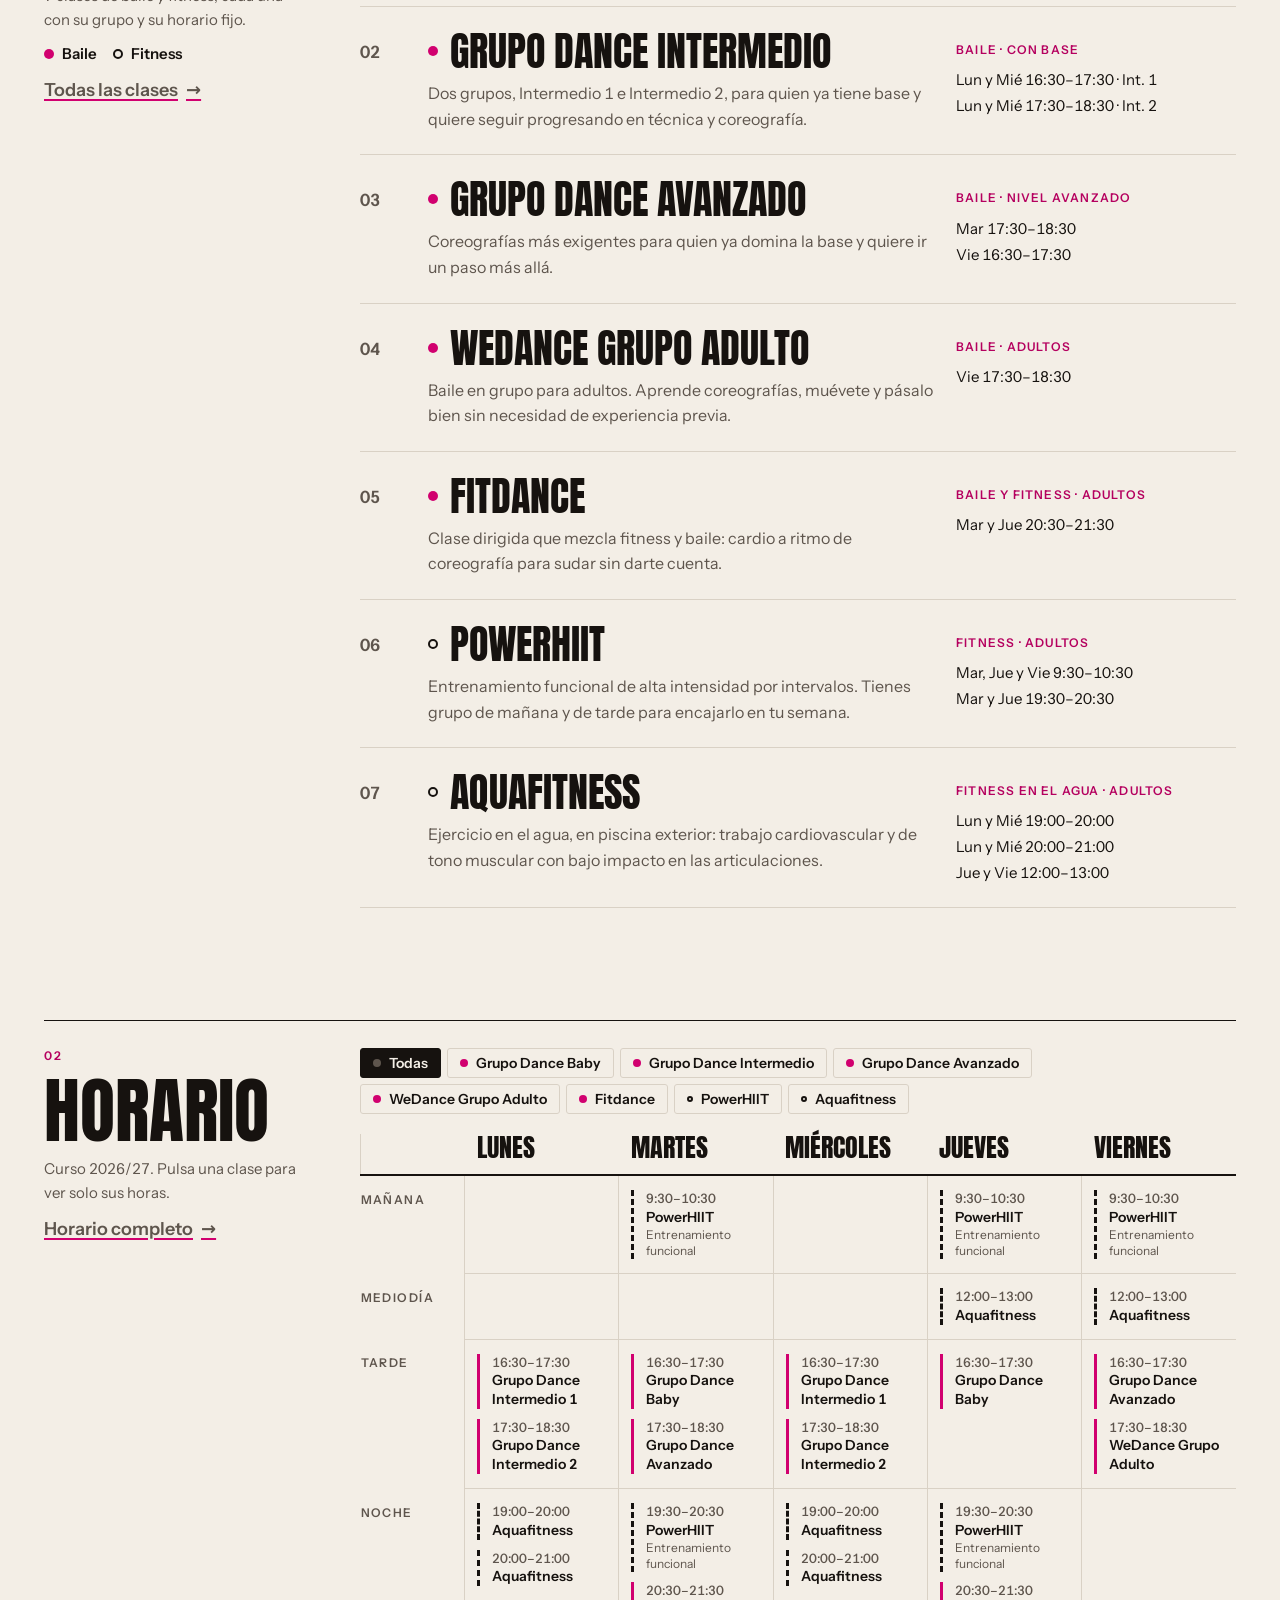
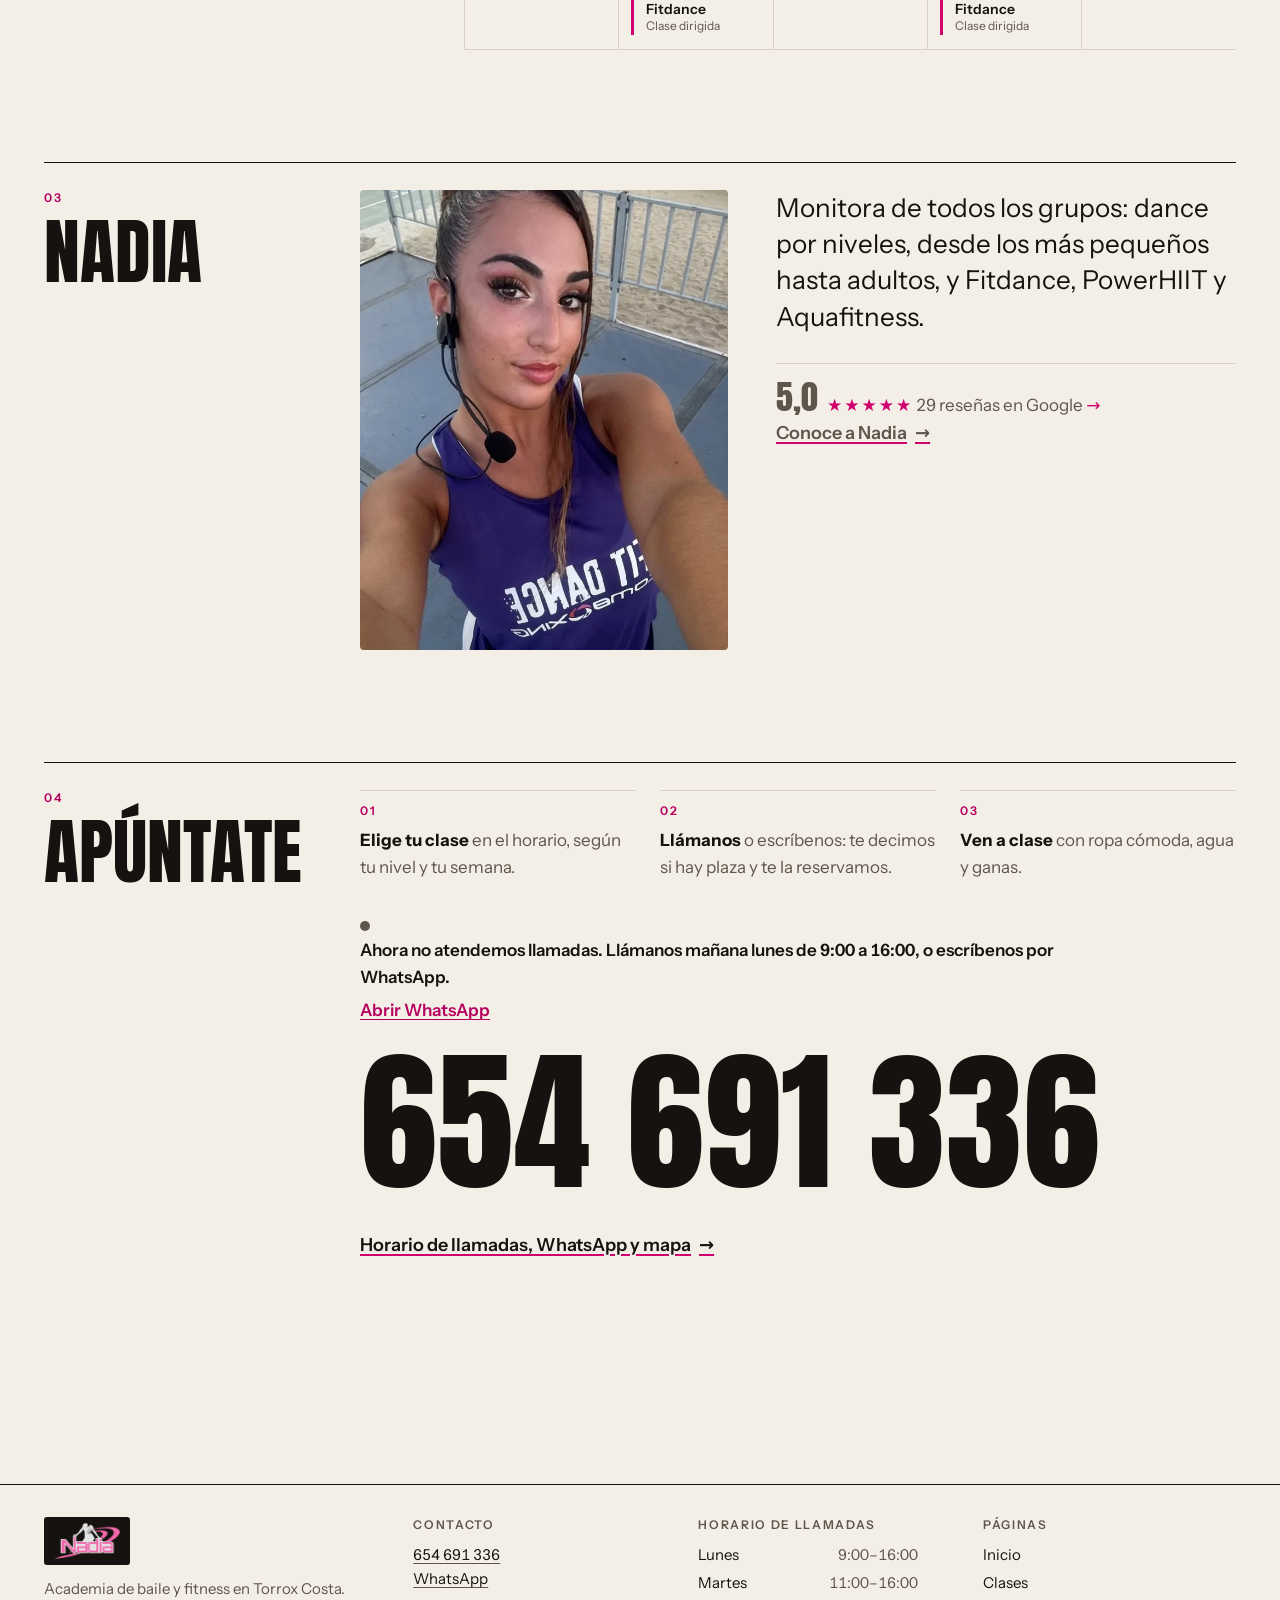
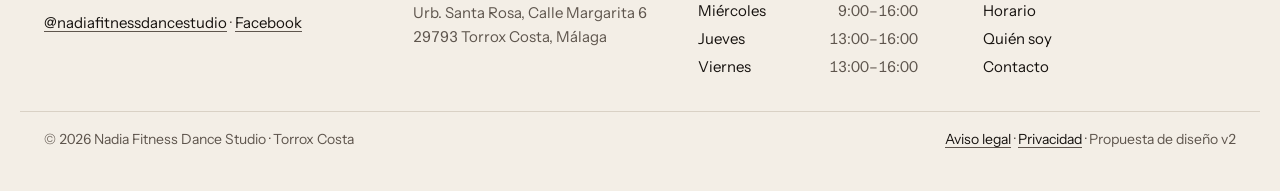
==== commit c16e8858: "Add Inicio to the main navigation Co-Authored-By: Claude Opus 5.5 <noreply@anthropic.com>" ====
--- a/index.html
+++ b/index.html
@@ -27,13 +27,13 @@
 <link rel="preload" href="assets/fonts/anton-normal-latin.woff2" as="font" type="font/woff2" crossorigin="">
 <link rel="preload" href="assets/fonts/instrument-sans-normal-latin.woff2" as="font" type="font/woff2" crossorigin="">
 <link rel="stylesheet" href="assets/css/fonts.css?v=1">
-<link rel="stylesheet" href="assets/css/site.css?v=10">
+<link rel="stylesheet" href="assets/css/site.css?v=11">
 <script src="assets/js/data.js?v=1" defer=""></script>
-<script src="assets/js/app.js?v=4" defer=""></script>
+<script src="assets/js/app.js?v=5" defer=""></script>
 <script type="application/ld+json">{"@context":"https://schema.org","@type":"SportsActivityLocation","name":"Nadia Fitness Dance Studio","description":"Academia de baile y fitness en Torrox Costa: grupos de dance por niveles, Fitdance, PowerHIIT y Aquafitness.","url":"https://negimaru.github.io/nadia-fitness-alt/","telephone":"+34654691336","image":"https://negimaru.github.io/nadia-fitness-alt/assets/img/og-nadia-fitness.jpg","address":{"@type":"PostalAddress","streetAddress":"Urb. Santa Rosa, Calle Margarita 6","postalCode":"29793","addressLocality":"Torrox Costa","addressRegion":"Málaga","addressCountry":"ES"},"geo":{"@type":"GeoCoordinates","latitude":36.734952643097586,"longitude":-3.973681796403784},"hasMap":"https://maps.app.goo.gl/jp69zpacG6Zni4Du5","areaServed":["Torrox","Torrox Costa","Nerja","Algarrobo"],"sameAs":["https://www.instagram.com/nadiafitnessdancestudio/","https://www.facebook.com/profile.php?id=61571423443783"],"openingHoursSpecification":[{"@type":"OpeningHoursSpecification","dayOfWeek":["Monday","Tuesday","Wednesday","Thursday","Friday"],"opens":"09:30","closes":"21:30"}],"makesOffer":[{"@type":"Offer","itemOffered":{"@type":"Service","name":"Grupo Dance Baby","description":"Los más pequeños de la academia se inician en el baile jugando: ritmo, coordinación y sus primeras coreografías en grupo."}},{"@type":"Offer","itemOffered":{"@type":"Service","name":"Grupo Dance Intermedio","description":"Dos grupos, Intermedio 1 e Intermedio 2, para quien ya tiene base y quiere seguir progresando en técnica y coreografía."}},{"@type":"Offer","itemOffered":{"@type":"Service","name":"Grupo Dance Avanzado","description":"Coreografías más exigentes para quien ya domina la base y quiere ir un paso más allá."}},{"@type":"Offer","itemOffered":{"@type":"Service","name":"WeDance Grupo Adulto","description":"Baile en grupo para adultos. Aprende coreografías, muévete y pásalo bien sin necesidad de experiencia previa."}},{"@type":"Offer","itemOffered":{"@type":"Service","name":"Fitdance","description":"Clase dirigida que mezcla fitness y baile: cardio a ritmo de coreografía para sudar sin darte cuenta."}},{"@type":"Offer","itemOffered":{"@type":"Service","name":"PowerHIIT","description":"Entrenamiento funcional de alta intensidad por intervalos. Tienes grupo de mañana y de tarde para encajarlo en tu semana."}},{"@type":"Offer","itemOffered":{"@type":"Service","name":"Aquafitness","description":"Ejercicio en el agua, en piscina exterior: trabajo cardiovascular y de tono muscular con bajo impacto en las articulaciones."}}]}</script></head>
 <body data-page="">
 <a class="skip" href="#main">Saltar al contenido</a>
-<header class="band" data-layout="header"><div class="wrap band-in"><a class="brand" href="./"><img src="./assets/img/logo.png" alt="Nadia Fitness Dance Studio, inicio" width="110" height="60"></a><nav class="nav" aria-label="Principal"><button class="burger" type="button" aria-expanded="false" aria-controls="menu" aria-label="Abrir menú"><span></span><span></span><span></span></button><ul id="menu"><li><a href="./clases/"><span class="n" aria-hidden="true">01</span>Clases</a></li><li><a href="./horario/"><span class="n" aria-hidden="true">02</span>Horario</a></li><li><a href="./quien-soy/"><span class="n" aria-hidden="true">03</span>Quién soy</a></li><li><a href="./contacto/"><span class="n" aria-hidden="true">04</span>Contacto</a></li><li class="menu-phone"><a href="tel:+34654691336">654 691 336</a></li></ul></nav><a class="band-phone" href="tel:+34654691336">654 691 336</a><button class="theme" type="button" aria-label="Cambiar a modo oscuro"><span class="i-moon"><svg viewBox="0 0 24 24" fill="none" stroke="currentColor" stroke-width="2" stroke-linecap="round" stroke-linejoin="round" aria-hidden="true"><path d="M12 3a6 6 0 0 0 9 9 9 9 0 1 1-9-9Z"></path></svg></span><span class="i-sun"><svg viewBox="0 0 24 24" fill="none" stroke="currentColor" stroke-width="2" stroke-linecap="round" stroke-linejoin="round" aria-hidden="true"><circle cx="12" cy="12" r="4"></circle><path d="M12 2v2M12 20v2M4.93 4.93l1.41 1.41M17.66 17.66l1.41 1.41M2 12h2M20 12h2M6.34 17.66l-1.41 1.41M19.07 4.93l-1.41 1.41"></path></svg></span></button></div></header>
+<header class="band" data-layout="header"><div class="wrap band-in"><a class="brand" href="./"><img src="./assets/img/logo.png" alt="Nadia Fitness Dance Studio, inicio" width="110" height="60"></a><nav class="nav" aria-label="Principal"><button class="burger" type="button" aria-expanded="false" aria-controls="menu" aria-label="Abrir menú"><span></span><span></span><span></span></button><ul id="menu"><li><a href="./" aria-current="page"><span class="n n-blank" aria-hidden="true">00</span>Inicio</a></li><li><a href="./clases/"><span class="n" aria-hidden="true">01</span>Clases</a></li><li><a href="./horario/"><span class="n" aria-hidden="true">02</span>Horario</a></li><li><a href="./quien-soy/"><span class="n" aria-hidden="true">03</span>Quién soy</a></li><li><a href="./contacto/"><span class="n" aria-hidden="true">04</span>Contacto</a></li><li class="menu-phone"><a href="tel:+34654691336">654 691 336</a></li></ul></nav><a class="band-phone" href="tel:+34654691336">654 691 336</a><button class="theme" type="button" aria-label="Cambiar a modo oscuro"><span class="i-moon"><svg viewBox="0 0 24 24" fill="none" stroke="currentColor" stroke-width="2" stroke-linecap="round" stroke-linejoin="round" aria-hidden="true"><path d="M12 3a6 6 0 0 0 9 9 9 9 0 1 1-9-9Z"></path></svg></span><span class="i-sun"><svg viewBox="0 0 24 24" fill="none" stroke="currentColor" stroke-width="2" stroke-linecap="round" stroke-linejoin="round" aria-hidden="true"><circle cx="12" cy="12" r="4"></circle><path d="M12 2v2M12 20v2M4.93 4.93l1.41 1.41M17.66 17.66l1.41 1.41M2 12h2M20 12h2M6.34 17.66l-1.41 1.41M19.07 4.93l-1.41 1.41"></path></svg></span></button></div></header>
 <main id="main">
 <section class="hero wrap">
 <div class="hero-copy">
--- a/assets/css/site.css
+++ b/assets/css/site.css
@@ -285,10 +285,11 @@
   html:not(.js) .burger, html:not(.js) .theme { display: none; }
   html:not(.js) .band ul { display: flex; flex-wrap: wrap; gap: 4px 14px; margin-left: auto; font-size: 14px; }
   html:not(.js) .band-in { height: auto; min-height: 64px; padding-top: 8px; padding-bottom: 8px; }
-  .band ul.is-open { display: block; position: absolute; top: 64px; left: 0; right: 0; max-height: calc(100vh - 64px); overflow-y: auto; padding: 8px var(--gutter) 24px; background: var(--band); border-bottom: 1px solid #2b241f; }
+  .band ul.is-open { display: block; position: absolute; top: 64px; left: 0; right: 0; max-height: calc(100vh - 64px); overflow-y: auto; padding: 8px var(--gutter) calc(96px + env(safe-area-inset-bottom)); background: var(--band); border-bottom: 1px solid #2b241f; }
   .band ul.is-open li { border-bottom: 1px solid #2b241f; }
   .band ul.is-open a { display: flex; align-items: baseline; gap: 14px; padding: 14px 0; font: 400 40px/1.1 var(--display); text-transform: uppercase; }
   .band ul.is-open .n { display: inline; font: 600 12px/1 var(--text); letter-spacing: .14em; color: #A89E93; }
+  .band ul.is-open .n-blank { visibility: hidden; } /* keeps "Inicio" aligned with the numbered items */
   .band ul.is-open .menu-phone { display: block; border-bottom: 0; margin-top: 12px; }
   .band ul.is-open .menu-phone a { color: #FF4FA3; font-size: 44px; }
   .hero { grid-template-columns: 1fr; gap: 40px; padding-top: 40px; }
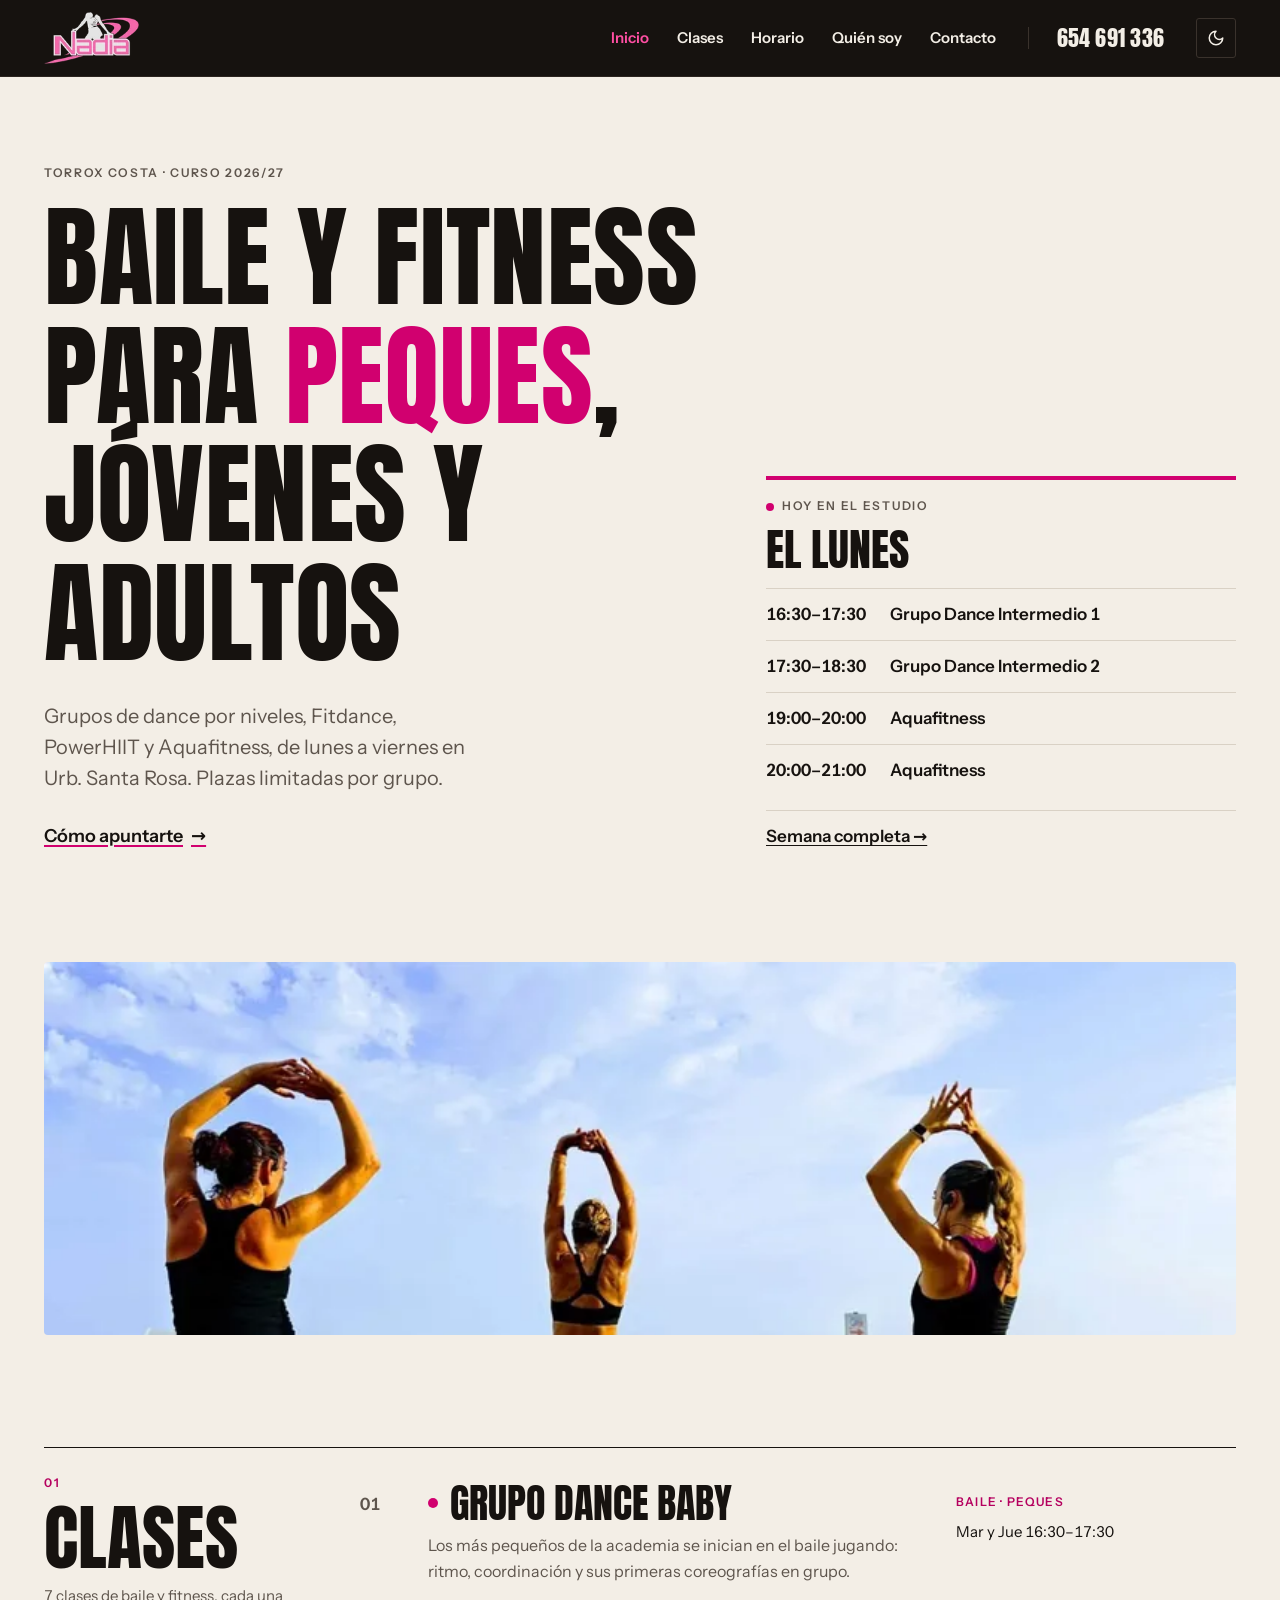
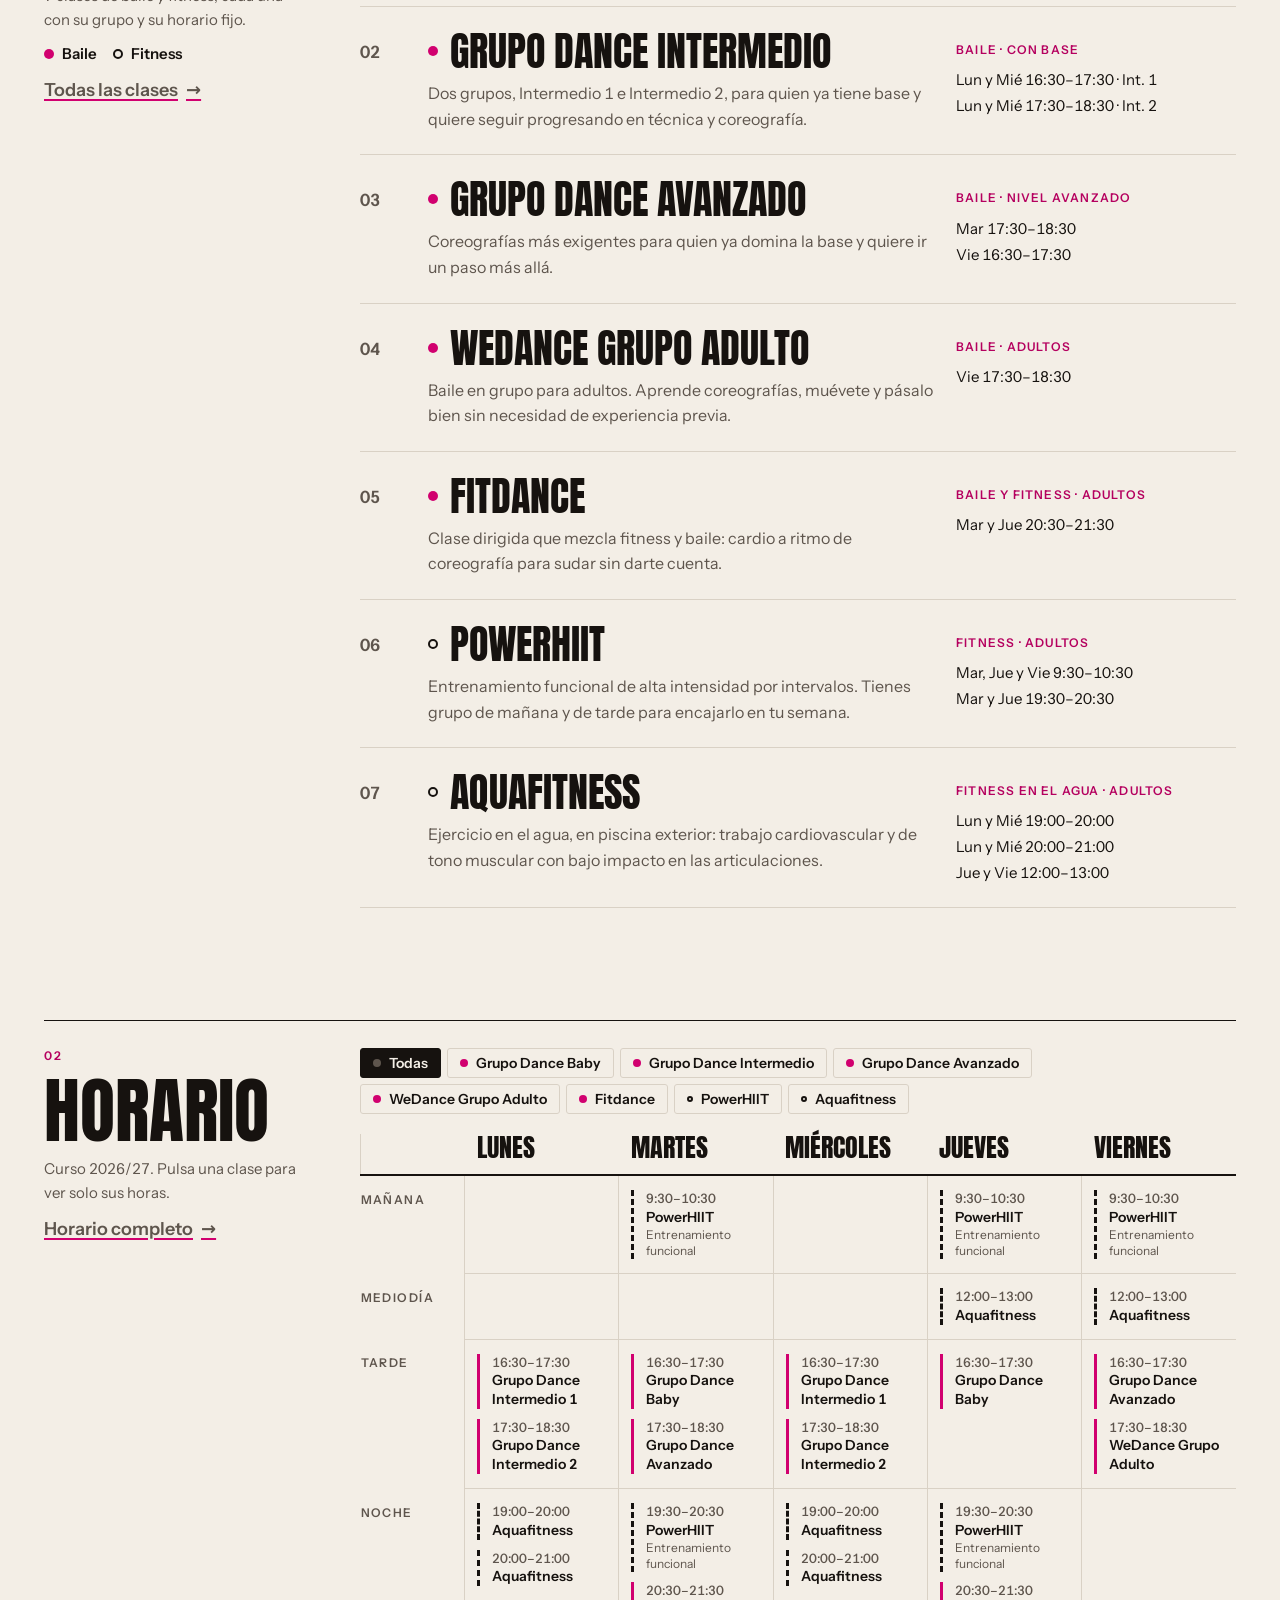
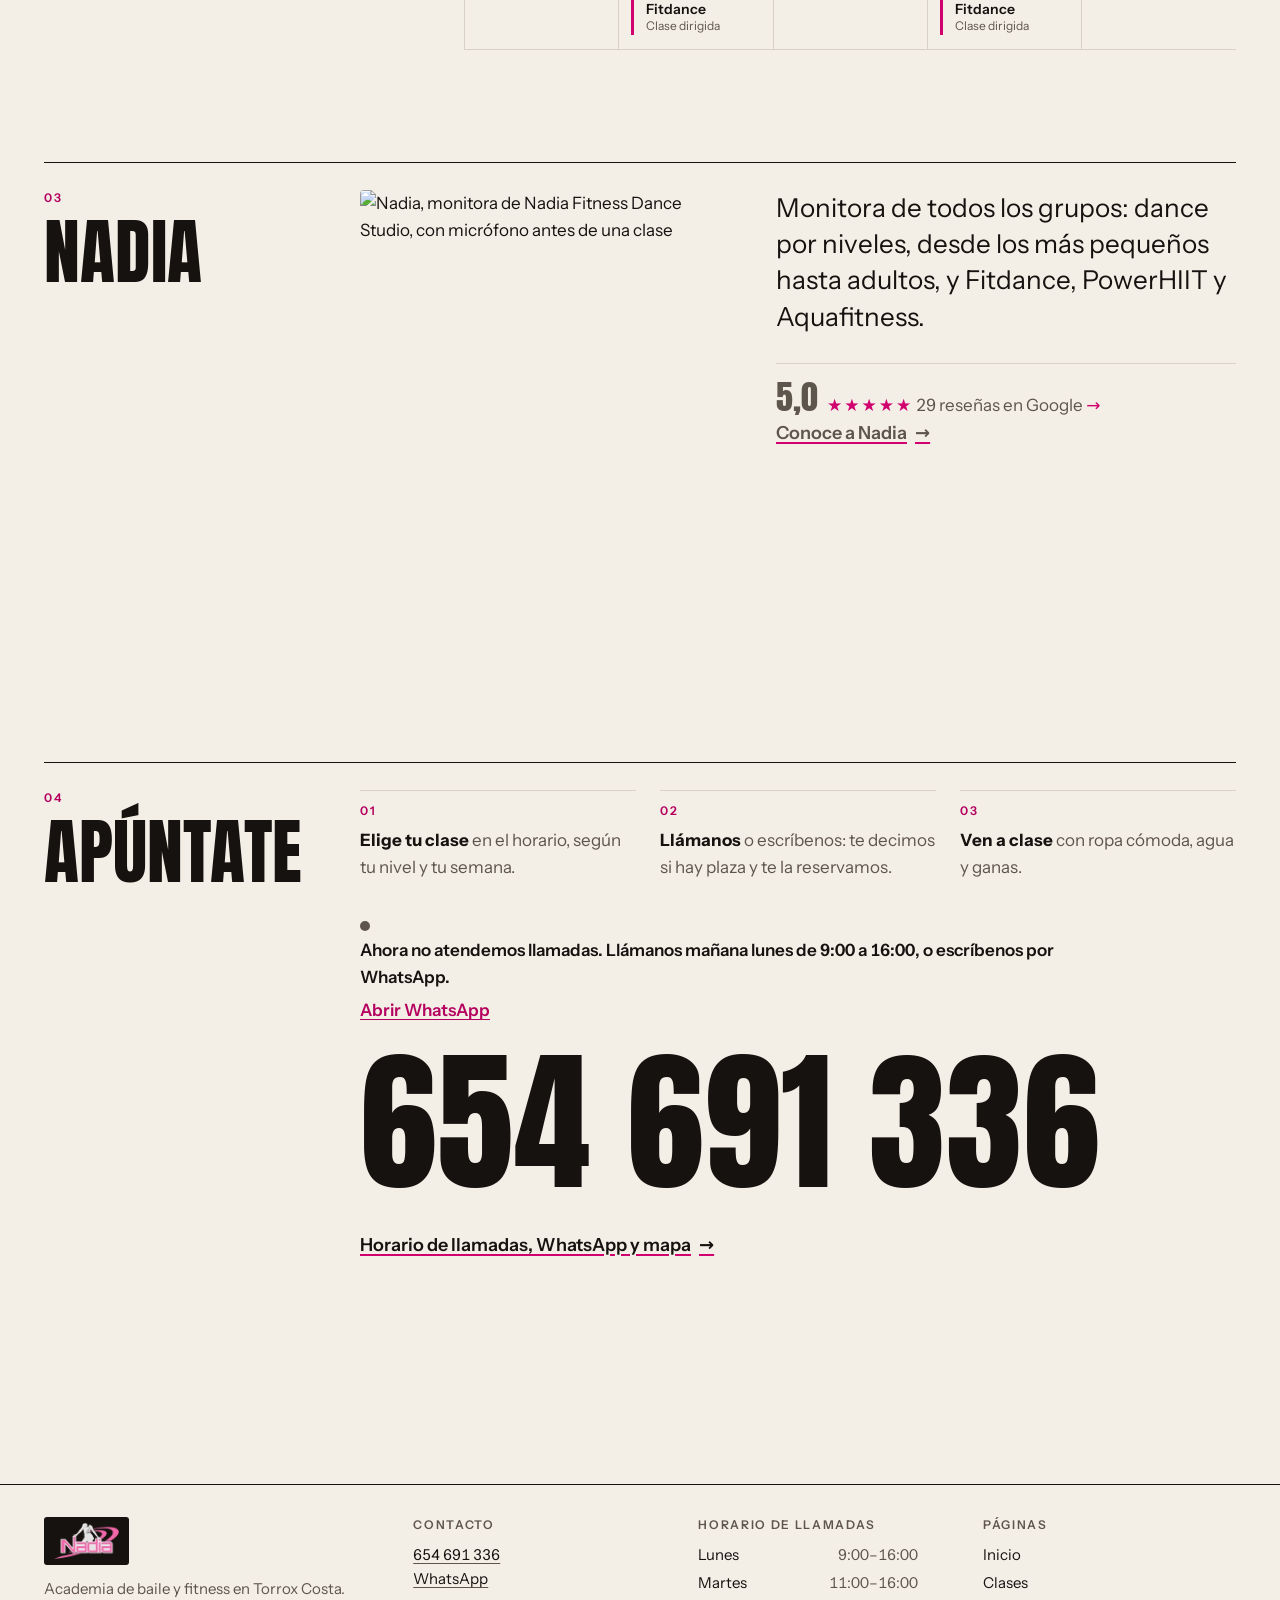
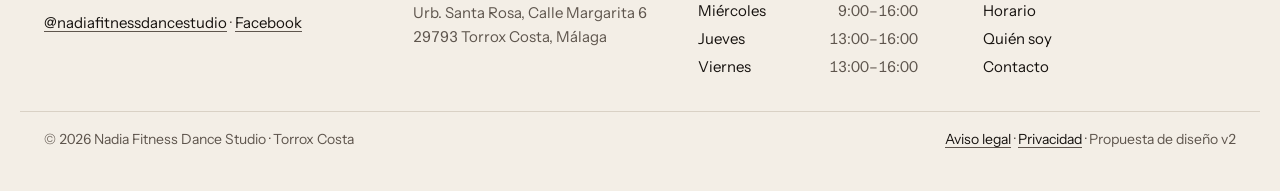
==== commit c33c2104: "Responsive logo and photos, single render-blocking CSS Co-Authored-By: Claude Opus 5.5 <noreply@anth" ====
--- a/index.html
+++ b/index.html
@@ -26,14 +26,13 @@
 <script>document.documentElement.classList.add("js");try{var t=localStorage.getItem("nf2-theme");if(t)document.documentElement.setAttribute("data-theme",t)}catch(e){}</script>
 <link rel="preload" href="assets/fonts/anton-normal-latin.woff2" as="font" type="font/woff2" crossorigin="">
 <link rel="preload" href="assets/fonts/instrument-sans-normal-latin.woff2" as="font" type="font/woff2" crossorigin="">
-<link rel="stylesheet" href="assets/css/fonts.css?v=1">
-<link rel="stylesheet" href="assets/css/site.css?v=11">
+<link rel="stylesheet" href="assets/css/site.css?v=12">
 <script src="assets/js/data.js?v=1" defer=""></script>
 <script src="assets/js/app.js?v=5" defer=""></script>
 <script type="application/ld+json">{"@context":"https://schema.org","@type":"SportsActivityLocation","name":"Nadia Fitness Dance Studio","description":"Academia de baile y fitness en Torrox Costa: grupos de dance por niveles, Fitdance, PowerHIIT y Aquafitness.","url":"https://negimaru.github.io/nadia-fitness-alt/","telephone":"+34654691336","image":"https://negimaru.github.io/nadia-fitness-alt/assets/img/og-nadia-fitness.jpg","address":{"@type":"PostalAddress","streetAddress":"Urb. Santa Rosa, Calle Margarita 6","postalCode":"29793","addressLocality":"Torrox Costa","addressRegion":"Málaga","addressCountry":"ES"},"geo":{"@type":"GeoCoordinates","latitude":36.734952643097586,"longitude":-3.973681796403784},"hasMap":"https://maps.app.goo.gl/jp69zpacG6Zni4Du5","areaServed":["Torrox","Torrox Costa","Nerja","Algarrobo"],"sameAs":["https://www.instagram.com/nadiafitnessdancestudio/","https://www.facebook.com/profile.php?id=61571423443783"],"openingHoursSpecification":[{"@type":"OpeningHoursSpecification","dayOfWeek":["Monday","Tuesday","Wednesday","Thursday","Friday"],"opens":"09:30","closes":"21:30"}],"makesOffer":[{"@type":"Offer","itemOffered":{"@type":"Service","name":"Grupo Dance Baby","description":"Los más pequeños de la academia se inician en el baile jugando: ritmo, coordinación y sus primeras coreografías en grupo."}},{"@type":"Offer","itemOffered":{"@type":"Service","name":"Grupo Dance Intermedio","description":"Dos grupos, Intermedio 1 e Intermedio 2, para quien ya tiene base y quiere seguir progresando en técnica y coreografía."}},{"@type":"Offer","itemOffered":{"@type":"Service","name":"Grupo Dance Avanzado","description":"Coreografías más exigentes para quien ya domina la base y quiere ir un paso más allá."}},{"@type":"Offer","itemOffered":{"@type":"Service","name":"WeDance Grupo Adulto","description":"Baile en grupo para adultos. Aprende coreografías, muévete y pásalo bien sin necesidad de experiencia previa."}},{"@type":"Offer","itemOffered":{"@type":"Service","name":"Fitdance","description":"Clase dirigida que mezcla fitness y baile: cardio a ritmo de coreografía para sudar sin darte cuenta."}},{"@type":"Offer","itemOffered":{"@type":"Service","name":"PowerHIIT","description":"Entrenamiento funcional de alta intensidad por intervalos. Tienes grupo de mañana y de tarde para encajarlo en tu semana."}},{"@type":"Offer","itemOffered":{"@type":"Service","name":"Aquafitness","description":"Ejercicio en el agua, en piscina exterior: trabajo cardiovascular y de tono muscular con bajo impacto en las articulaciones."}}]}</script></head>
 <body data-page="">
 <a class="skip" href="#main">Saltar al contenido</a>
-<header class="band" data-layout="header"><div class="wrap band-in"><a class="brand" href="./"><img src="./assets/img/logo.png" alt="Nadia Fitness Dance Studio, inicio" width="110" height="60"></a><nav class="nav" aria-label="Principal"><button class="burger" type="button" aria-expanded="false" aria-controls="menu" aria-label="Abrir menú"><span></span><span></span><span></span></button><ul id="menu"><li><a href="./" aria-current="page"><span class="n n-blank" aria-hidden="true">00</span>Inicio</a></li><li><a href="./clases/"><span class="n" aria-hidden="true">01</span>Clases</a></li><li><a href="./horario/"><span class="n" aria-hidden="true">02</span>Horario</a></li><li><a href="./quien-soy/"><span class="n" aria-hidden="true">03</span>Quién soy</a></li><li><a href="./contacto/"><span class="n" aria-hidden="true">04</span>Contacto</a></li><li class="menu-phone"><a href="tel:+34654691336">654 691 336</a></li></ul></nav><a class="band-phone" href="tel:+34654691336">654 691 336</a><button class="theme" type="button" aria-label="Cambiar a modo oscuro"><span class="i-moon"><svg viewBox="0 0 24 24" fill="none" stroke="currentColor" stroke-width="2" stroke-linecap="round" stroke-linejoin="round" aria-hidden="true"><path d="M12 3a6 6 0 0 0 9 9 9 9 0 1 1-9-9Z"></path></svg></span><span class="i-sun"><svg viewBox="0 0 24 24" fill="none" stroke="currentColor" stroke-width="2" stroke-linecap="round" stroke-linejoin="round" aria-hidden="true"><circle cx="12" cy="12" r="4"></circle><path d="M12 2v2M12 20v2M4.93 4.93l1.41 1.41M17.66 17.66l1.41 1.41M2 12h2M20 12h2M6.34 17.66l-1.41 1.41M19.07 4.93l-1.41 1.41"></path></svg></span></button></div></header>
+<header class="band" data-layout="header"><div class="wrap band-in"><a class="brand" href="./"><img src="./assets/img/logo-280.webp" srcset="./assets/img/logo-140.webp 140w, ./assets/img/logo-200.webp 200w, ./assets/img/logo-280.webp 280w, ./assets/img/logo-340.webp 340w, ./assets/img/logo-400.webp 400w" sizes="95px" alt="Nadia Fitness Dance Studio, inicio" width="110" height="60"></a><nav class="nav" aria-label="Principal"><button class="burger" type="button" aria-expanded="false" aria-controls="menu" aria-label="Abrir menú"><span></span><span></span><span></span></button><ul id="menu"><li><a href="./" aria-current="page"><span class="n n-blank" aria-hidden="true">00</span>Inicio</a></li><li><a href="./clases/"><span class="n" aria-hidden="true">01</span>Clases</a></li><li><a href="./horario/"><span class="n" aria-hidden="true">02</span>Horario</a></li><li><a href="./quien-soy/"><span class="n" aria-hidden="true">03</span>Quién soy</a></li><li><a href="./contacto/"><span class="n" aria-hidden="true">04</span>Contacto</a></li><li class="menu-phone"><a href="tel:+34654691336">654 691 336</a></li></ul></nav><a class="band-phone" href="tel:+34654691336">654 691 336</a><button class="theme" type="button" aria-label="Cambiar a modo oscuro"><span class="i-moon"><svg viewBox="0 0 24 24" fill="none" stroke="currentColor" stroke-width="2" stroke-linecap="round" stroke-linejoin="round" aria-hidden="true"><path d="M12 3a6 6 0 0 0 9 9 9 9 0 1 1-9-9Z"></path></svg></span><span class="i-sun"><svg viewBox="0 0 24 24" fill="none" stroke="currentColor" stroke-width="2" stroke-linecap="round" stroke-linejoin="round" aria-hidden="true"><circle cx="12" cy="12" r="4"></circle><path d="M12 2v2M12 20v2M4.93 4.93l1.41 1.41M17.66 17.66l1.41 1.41M2 12h2M20 12h2M6.34 17.66l-1.41 1.41M19.07 4.93l-1.41 1.41"></path></svg></span></button></div></header>
 <main id="main">
 <section class="hero wrap">
 <div class="hero-copy">
@@ -61,7 +60,7 @@
 <div class="sec-label"><span class="label">03</span><h2 id="nadia-title">Nadia</h2></div>
 <div class="sec-body">
 <div class="nadia">
-<img class="nadia-photo" src="assets/img/monitora-fitdance.webp" srcset="assets/img/monitora-fitdance-480.webp 480w, assets/img/monitora-fitdance.webp 840w" sizes="(max-width: 860px) 100vw, 50vw" alt="Nadia, monitora de Nadia Fitness Dance Studio, con micrófono antes de una clase" width="840" height="840" loading="lazy">
+<img class="nadia-photo" src="assets/img/monitora-fitdance.webp" srcset="assets/img/monitora-fitdance-480.webp 480w, srcset="assets/img/monitora-fitdance-640.webp 640w, assets/img/monitora-fitdance.webp 840w" sizes="(max-width: 860px) 100vw, 50vw" alt="Nadia, monitora de Nadia Fitness Dance Studio, con micrófono antes de una clase" width="840" height="840" loading="lazy">
 <div>
 <p class="big">Monitora de todos los grupos: dance por niveles, desde los más pequeños hasta adultos, y Fitdance, PowerHIIT y Aquafitness.</p>
 <p class="rating" data-render="rating"><a href="https://www.google.com/maps/search/?api=1&amp;query=Nadia%20Fitness%20Dance%20Studio%20Torrox" target="_blank" rel="noopener"><b>5,0</b> <span aria-hidden="true">★★★★★</span> 29 reseñas en Google <span aria-hidden="true">→</span><span class="sr-only"> (se abre en otra pestaña)</span></a></p>
@@ -84,5 +83,5 @@
 </div>
 </section>
 </main>
-<footer class="foot" data-layout="footer"><div class="wrap foot-grid"><div><img class="foot-logo" src="./assets/img/logo.png" alt="" width="110" height="60" loading="lazy"><p>Academia de baile y fitness en Torrox Costa.</p><p><a href="https://www.instagram.com/nadiafitnessdancestudio/" rel="noopener">@nadiafitnessdancestudio</a> · <a href="https://www.facebook.com/profile.php?id=61571423443783" rel="noopener">Facebook</a></p></div><div><h2 class="label">Contacto</h2><p><a href="tel:+34654691336">654 691 336</a><br><a href="https://wa.me/34654691336?text=%C2%A1Hola!%20Quiero%20informaci%C3%B3n%20sobre%20las%20clases." target="_blank" rel="noopener">WhatsApp<span class="sr-only"> (se abre en otra pestaña)</span></a></p><p>Urb. Santa Rosa, Calle Margarita 6<br>29793 Torrox Costa, Málaga</p></div><div><h2 class="label">Horario de llamadas</h2><ul class="foot-calls"><li><span>Lunes</span><span>9:00–16:00</span></li><li><span>Martes</span><span>11:00–16:00</span></li><li><span>Miércoles</span><span>9:00–16:00</span></li><li><span>Jueves</span><span>13:00–16:00</span></li><li><span>Viernes</span><span>13:00–16:00</span></li></ul></div><div><h2 class="label">Páginas</h2><ul class="foot-pages"><li><a href="./">Inicio</a></li><li><a href="./clases/">Clases</a></li><li><a href="./horario/">Horario</a></li><li><a href="./quien-soy/">Quién soy</a></li><li><a href="./contacto/">Contacto</a></li></ul></div></div><div class="wrap foot-legal"><p>© <span>2026</span> Nadia Fitness Dance Studio · Torrox Costa</p><p><a href="./aviso-legal/">Aviso legal</a> · <a href="./privacidad/">Privacidad</a> · Propuesta de diseño v2</p></div></footer><nav class="callbar" aria-label="Contacto rápido"><a class="callbar-call" href="tel:+34654691336"><svg viewBox="0 0 24 24" fill="none" stroke="currentColor" stroke-width="2" stroke-linecap="round" stroke-linejoin="round" aria-hidden="true"><path d="M22 16.92v3a2 2 0 0 1-2.18 2 19.79 19.79 0 0 1-8.63-3.07 19.5 19.5 0 0 1-6-6 19.79 19.79 0 0 1-3.07-8.67A2 2 0 0 1 4.11 2h3a2 2 0 0 1 2 1.72 12.84 12.84 0 0 0 .7 2.81 2 2 0 0 1-.45 2.11L8.09 9.91a16 16 0 0 0 6 6l1.27-1.27a2 2 0 0 1 2.11-.45 12.84 12.84 0 0 0 2.81.7A2 2 0 0 1 22 16.92z"></path></svg>Llamar</a><a class="callbar-wa" href="https://wa.me/34654691336?text=%C2%A1Hola!%20Quiero%20informaci%C3%B3n%20sobre%20las%20clases." target="_blank" rel="noopener">WhatsApp<span class="sr-only"> (se abre en otra pestaña)</span></a></nav>
+<footer class="foot" data-layout="footer"><div class="wrap foot-grid"><div><img class="foot-logo" src="./assets/img/logo-280.webp" srcset="./assets/img/logo-140.webp 140w, ./assets/img/logo-200.webp 200w, ./assets/img/logo-280.webp 280w, ./assets/img/logo-340.webp 340w, ./assets/img/logo-400.webp 400w" sizes="95px" alt="" width="110" height="60" loading="lazy"><p>Academia de baile y fitness en Torrox Costa.</p><p><a href="https://www.instagram.com/nadiafitnessdancestudio/" rel="noopener">@nadiafitnessdancestudio</a> · <a href="https://www.facebook.com/profile.php?id=61571423443783" rel="noopener">Facebook</a></p></div><div><h2 class="label">Contacto</h2><p><a href="tel:+34654691336">654 691 336</a><br><a href="https://wa.me/34654691336?text=%C2%A1Hola!%20Quiero%20informaci%C3%B3n%20sobre%20las%20clases." target="_blank" rel="noopener">WhatsApp<span class="sr-only"> (se abre en otra pestaña)</span></a></p><p>Urb. Santa Rosa, Calle Margarita 6<br>29793 Torrox Costa, Málaga</p></div><div><h2 class="label">Horario de llamadas</h2><ul class="foot-calls"><li><span>Lunes</span><span>9:00–16:00</span></li><li><span>Martes</span><span>11:00–16:00</span></li><li><span>Miércoles</span><span>9:00–16:00</span></li><li><span>Jueves</span><span>13:00–16:00</span></li><li><span>Viernes</span><span>13:00–16:00</span></li></ul></div><div><h2 class="label">Páginas</h2><ul class="foot-pages"><li><a href="./">Inicio</a></li><li><a href="./clases/">Clases</a></li><li><a href="./horario/">Horario</a></li><li><a href="./quien-soy/">Quién soy</a></li><li><a href="./contacto/">Contacto</a></li></ul></div></div><div class="wrap foot-legal"><p>© <span>2026</span> Nadia Fitness Dance Studio · Torrox Costa</p><p><a href="./aviso-legal/">Aviso legal</a> · <a href="./privacidad/">Privacidad</a> · Propuesta de diseño v2</p></div></footer><nav class="callbar" aria-label="Contacto rápido"><a class="callbar-call" href="tel:+34654691336"><svg viewBox="0 0 24 24" fill="none" stroke="currentColor" stroke-width="2" stroke-linecap="round" stroke-linejoin="round" aria-hidden="true"><path d="M22 16.92v3a2 2 0 0 1-2.18 2 19.79 19.79 0 0 1-8.63-3.07 19.5 19.5 0 0 1-6-6 19.79 19.79 0 0 1-3.07-8.67A2 2 0 0 1 4.11 2h3a2 2 0 0 1 2 1.72 12.84 12.84 0 0 0 .7 2.81 2 2 0 0 1-.45 2.11L8.09 9.91a16 16 0 0 0 6 6l1.27-1.27a2 2 0 0 1 2.11-.45 12.84 12.84 0 0 0 2.81.7A2 2 0 0 1 22 16.92z"></path></svg>Llamar</a><a class="callbar-wa" href="https://wa.me/34654691336?text=%C2%A1Hola!%20Quiero%20informaci%C3%B3n%20sobre%20las%20clases." target="_blank" rel="noopener">WhatsApp<span class="sr-only"> (se abre en otra pestaña)</span></a></nav>
 </body></html>
--- a/assets/css/site.css
+++ b/assets/css/site.css
@@ -1,3 +1,63 @@
+/* Self-hosted Google Fonts (SIL Open Font License 1.1): Anton, Instrument Sans. Subsets: latin, latin-ext. */
+/* latin-ext */
+@font-face {
+  font-family: 'Anton';
+  font-style: normal;
+  font-weight: 400;
+  font-display: swap;
+  src: url(../fonts/anton-normal-latin-ext.woff2) format('woff2');
+  unicode-range: U+0100-02BA, U+02BD-02C5, U+02C7-02CC, U+02CE-02D7, U+02DD-02FF, U+0304, U+0308, U+0329, U+1D00-1DBF, U+1E00-1E9F, U+1EF2-1EFF, U+2020, U+20A0-20AB, U+20AD-20C4, U+2113, U+2C60-2C7F, U+A720-A7FF;
+}
+/* latin */
+@font-face {
+  font-family: 'Anton';
+  font-style: normal;
+  font-weight: 400;
+  font-display: swap;
+  src: url(../fonts/anton-normal-latin.woff2) format('woff2');
+  unicode-range: U+0000-00FF, U+0131, U+0152-0153, U+02BB-02BC, U+02C6, U+02DA, U+02DC, U+0304, U+0308, U+0329, U+2000-206F, U+20AC, U+2122, U+2191, U+2193, U+2212, U+2215, U+FEFF, U+FFFD;
+}
+/* latin-ext */
+@font-face {
+  font-family: 'Instrument Sans';
+  font-style: italic;
+  font-weight: 400 700;
+  font-stretch: 100%;
+  font-display: swap;
+  src: url(../fonts/instrument-sans-italic-latin-ext.woff2) format('woff2');
+  unicode-range: U+0100-02BA, U+02BD-02C5, U+02C7-02CC, U+02CE-02D7, U+02DD-02FF, U+0304, U+0308, U+0329, U+1D00-1DBF, U+1E00-1E9F, U+1EF2-1EFF, U+2020, U+20A0-20AB, U+20AD-20C4, U+2113, U+2C60-2C7F, U+A720-A7FF;
+}
+/* latin */
+@font-face {
+  font-family: 'Instrument Sans';
+  font-style: italic;
+  font-weight: 400 700;
+  font-stretch: 100%;
+  font-display: swap;
+  src: url(../fonts/instrument-sans-italic-latin.woff2) format('woff2');
+  unicode-range: U+0000-00FF, U+0131, U+0152-0153, U+02BB-02BC, U+02C6, U+02DA, U+02DC, U+0304, U+0308, U+0329, U+2000-206F, U+20AC, U+2122, U+2191, U+2193, U+2212, U+2215, U+FEFF, U+FFFD;
+}
+/* latin-ext */
+@font-face {
+  font-family: 'Instrument Sans';
+  font-style: normal;
+  font-weight: 400 700;
+  font-stretch: 100%;
+  font-display: swap;
+  src: url(../fonts/instrument-sans-normal-latin-ext.woff2) format('woff2');
+  unicode-range: U+0100-02BA, U+02BD-02C5, U+02C7-02CC, U+02CE-02D7, U+02DD-02FF, U+0304, U+0308, U+0329, U+1D00-1DBF, U+1E00-1E9F, U+1EF2-1EFF, U+2020, U+20A0-20AB, U+20AD-20C4, U+2113, U+2C60-2C7F, U+A720-A7FF;
+}
+/* latin */
+@font-face {
+  font-family: 'Instrument Sans';
+  font-style: normal;
+  font-weight: 400 700;
+  font-stretch: 100%;
+  font-display: swap;
+  src: url(../fonts/instrument-sans-normal-latin.woff2) format('woff2');
+  unicode-range: U+0000-00FF, U+0131, U+0152-0153, U+02BB-02BC, U+02C6, U+02DA, U+02DC, U+0304, U+0308, U+0329, U+2000-206F, U+20AC, U+2122, U+2191, U+2193, U+2212, U+2215, U+FEFF, U+FFFD;
+}
+
 /* Nadia Fitness Dance Studio — alternative proposal. Rules live in DESIGN.md. */
 
 :root {
